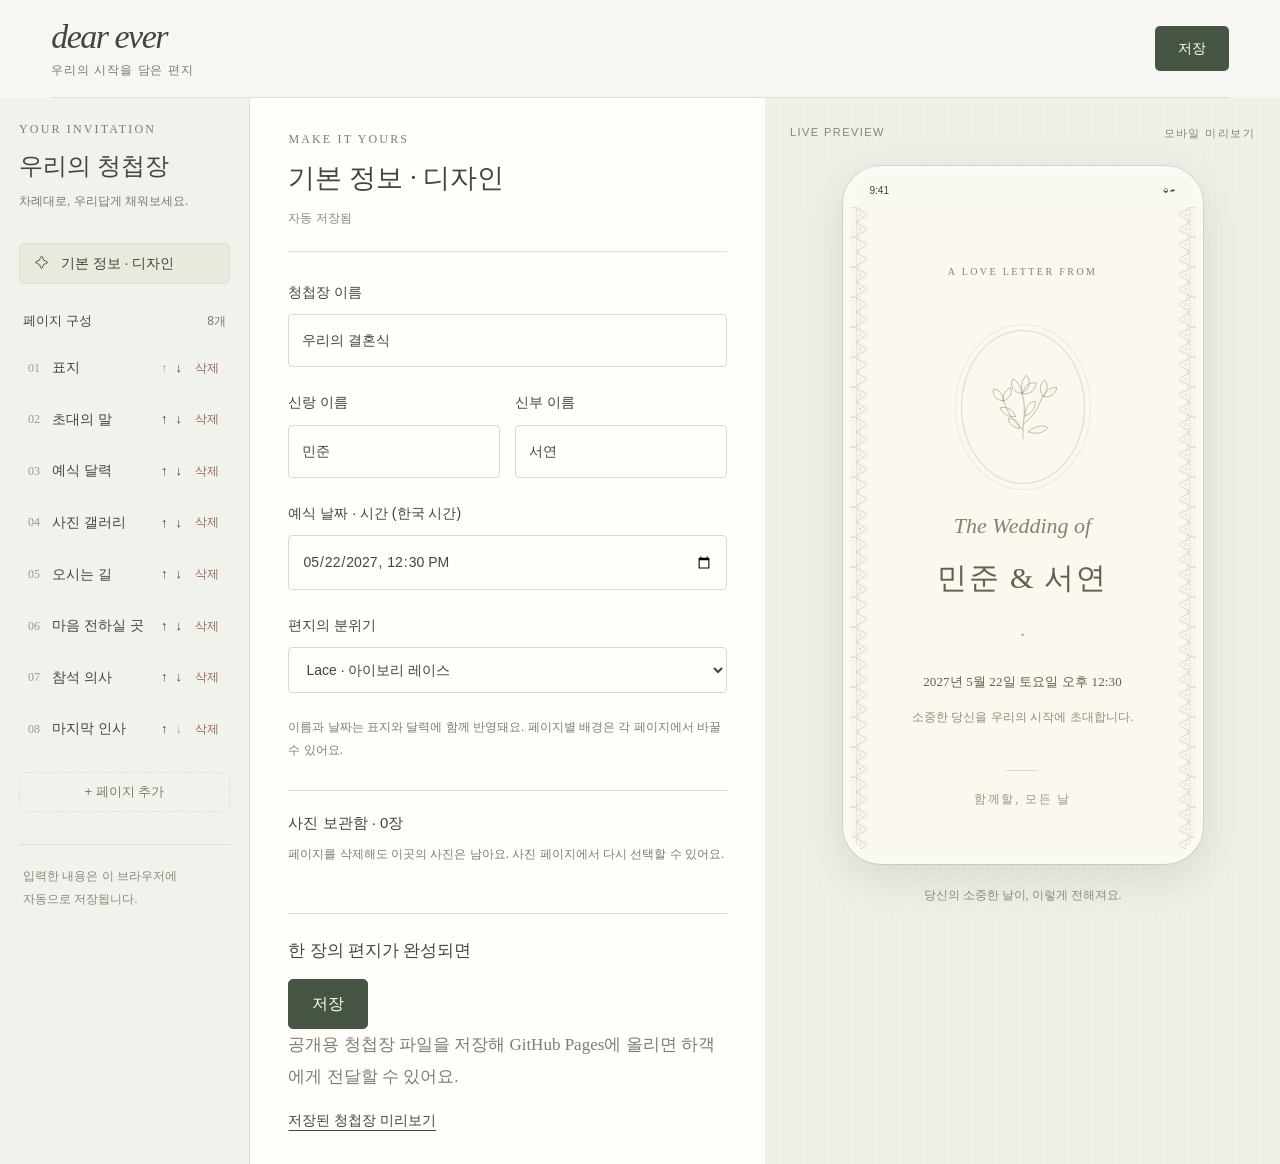
==== edit.html @ 420701ed "Build static wedding invitation editor and add user guides" ====
<!doctype html><html lang="ko"><head><meta charset="utf-8"><meta name="viewport" content="width=device-width,initial-scale=1"><meta name="robots" content="noindex,nofollow"><meta http-equiv="Content-Security-Policy" content="default-src 'self'; script-src 'self' 'sha256-fZTFNl+GcDaLQNA/m+dfhpcwLJMKe5A+9AF+12rPY38='; style-src 'self' 'sha256-fklXONgtVxG2Ji/TPvV6LUJqwNi5k5yEja8BYAdvOqg='; img-src 'self' data:; connect-src 'self'; frame-src https://www.youtube-nocookie.com https://script.google.com https://*.googleusercontent.com; object-src 'none'; base-uri 'none'; form-action 'self'"><meta name="theme-color" content="#f7f6f2"><title>Dear Ever — 청첩장 설정</title><style>:root{font-family:"Apple SD Gothic Neo","Malgun Gothic",sans-serif;color:#41463e;background:#f7f6f2;font-synthesis:none;--green:#465543;--line:#dedfd5;--muted:#777b71}*{box-sizing:border-box}body{margin:0}button,input,select,textarea{font:inherit}button,a,input,textarea,select{-webkit-tap-highlight-color:transparent}button,a{touch-action:manipulation}button{cursor:pointer;background:transparent;border:1px solid var(--line);border-radius:5px;color:inherit;padding:10px 15px;line-height:1.4}button:hover,a.soft-button:hover{background:#eaece3}button:disabled{opacity:.4;cursor:default}a{color:inherit;text-decoration:none}button:focus-visible,a:focus-visible{outline:3px solid #a69b68;outline-offset:3px}input,select,textarea{width:100%;border:1px solid #d8dace;border-radius:4px;background:#fffefa;color:#41463e;padding:13px;margin-top:9px;outline:none;min-height:46px}input:focus,select:focus,textarea:focus{border-color:#6e7c64;box-shadow:0 0 0 2px #6e7c641c}textarea{resize:vertical;line-height:1.8}input[type=checkbox]{width:19px;min-height:19px;margin:0 9px 0 0;accent-color:var(--green)}label{display:block;font-size:14px;line-height:1.8;margin-bottom:23px}h1,h2,h3,p{margin-top:0}h1,h2{font-family:"Iowan Old Style","Baskerville","AppleMyungjo","Batang",serif;font-weight:400}h2{font-size:26px}h3{font-size:16px;font-weight:500}.eyebrow{display:block;font-family:Georgia,serif;letter-spacing:.18em;font-size:12px;color:#7a806f}.primary{background:var(--green);color:#fffdf5;border-color:var(--green);padding:13px 23px}.primary:hover{background:#33422f}.soft-button{display:inline-block;border:1px solid #cfd4c7;background:#f4f4eb;border-radius:4px;padding:11px 16px;font-size:14px;text-align:center}.text-button{border:0;padding:8px 0;text-decoration:underline;text-underline-offset:5px;font-size:14px}.button-row{display:flex;align-items:center;gap:12px;flex-wrap:wrap}.app-header{height:98px;margin:0 4%;border-bottom:1px solid var(--line);display:flex;align-items:center;justify-content:space-between}.brand{font:italic 34px Georgia,serif;letter-spacing:-1.5px}.brand span{font:12px "Apple SD Gothic Neo",sans-serif;letter-spacing:.08em;display:block;margin-top:6px;color:var(--muted)}.header-actions{display:flex;gap:20px;align-items:center;font-size:14px}.header-actions button{border:0}.welcome{max-width:1210px;margin:auto;display:grid;grid-template-columns:1fr 1fr;gap:60px;align-items:center;padding:70px 55px 85px}.intro .eyebrow{margin-bottom:27px}.intro h1{font-size:clamp(30px,3.3vw,47px);line-height:1.6;letter-spacing:-2px;margin-bottom:24px}.intro em{font-style:normal;color:#79826c}.intro>p{color:var(--muted);line-height:2;font-size:15px;margin-bottom:36px}.intro-foot{display:flex;gap:18px;border-top:1px solid var(--line);margin-top:64px;padding-top:22px;font-size:12px;color:#79806f}.sample-wrap{position:relative;padding:24px 40px}.sample-wrap:before{content:"";position:absolute;inset:0;background:repeating-linear-gradient(90deg,#e9e8df 0,#f1f0e8 1px,#f1f0e8 5px);border-radius:48% 48% 3px 3px;transform:rotate(2deg)}.sample-note{position:relative;text-align:center;font:italic 15px Georgia,serif;margin:12px 0 23px;color:#7f826f}.sample{position:relative;border:1px solid #d7d5c8;box-shadow:0 14px 35px #3d3c2d16;transform:rotate(-2deg)}.sample .invite-section{padding:40px 25px 24px;min-height:550px}.sample .invite-footer{display:none}.sample .crest{width:135px;height:162px;margin:24px auto}.sample .section-cover h1{font-size:29px}.sample .seal{margin:24px auto 0}.app-footer{text-align:center;color:#8a8c7e;border-top:1px solid var(--line);padding:28px;font-size:12px;letter-spacing:.14em}.dashboard{max-width:1150px;margin:auto;padding:70px 35px 120px;min-height:75vh}.section-bar{display:flex;align-items:center;justify-content:space-between;margin-bottom:30px;gap:15px}.section-bar h1{margin:14px 0 0;font-size:36px}.invitation-list{display:grid;grid-template-columns:repeat(3,1fr);gap:22px}.invitation-card{padding:30px;border:1px solid var(--line);background:#fffdf8;border-radius:5px}.card-mark{font-size:65px;text-align:center;background:#eeeee3;margin-bottom:28px;padding:30px;color:#7a8066}.invitation-card h2{margin:15px 0 25px}.empty-state{grid-column:1/-1;padding:70px 20px;text-align:center;border:1px dashed var(--line);line-height:2;color:var(--muted)}.workspace{display:grid;grid-template-columns:250px minmax(320px,1fr) minmax(360px,1fr);min-height:calc(100vh - 98px)}.structure-panel{border-right:1px solid var(--line);padding:24px 19px;background:#f1f2eb}.panel-top>.text-button{font-size:12px;margin-bottom:33px;color:var(--muted)}.panel-top h2{margin:13px 0 9px;font-size:24px}.panel-top p{font-size:12px;color:var(--muted);line-height:1.8}.basic-button{text-align:left;width:100%;margin:18px 0 28px;background:#e7eadd;border-color:#dce1d1;font-size:14px}.compact{margin:0 4px 14px}.compact h3{font-size:13px;margin:0}.compact>span{font-size:12px;color:var(--muted)}.section-row{display:flex;align-items:center;border:1px solid transparent;margin:4px 0;border-radius:4px}.section-row.active{background:#fffef9;border-color:#d5d9c9;box-shadow:0 3px 8px #40492f05}.section-select{border:0;display:flex;align-items:center;gap:12px;text-align:left;flex:1;padding:13px 8px;font-size:14px}.section-select small{font-size:10px;color:#94998c}.row-number{font-family:Georgia,serif;color:#969d89;font-size:12px}.row-controls{display:flex;padding-right:4px}.row-controls button{padding:5px 4px;border:0;font-size:13px}.add-button{width:100%;border-style:dashed;margin-top:15px;font-size:13px;color:#758065}.privacy-note{border-top:1px solid var(--line);margin-top:32px;padding:20px 4px;color:#858b79;font-size:12px;line-height:1.9}.form-panel{background:#fffefa;padding:34px clamp(22px,3vw,45px)}.editor-toolbar{padding-bottom:24px;border-bottom:1px solid var(--line);margin-bottom:28px}.editor-toolbar h2{margin:13px 0 12px;font-size:27px}.editor-toolbar #save-status{font-size:12px;color:#858b79}.field-pair{display:grid;grid-template-columns:1fr 1fr;gap:15px}.field-hint{font-size:12px;color:#7a806e;line-height:1.9}.toggle-label{display:flex;align-items:center;margin-bottom:25px}.delete-button{border:0;padding-left:0;color:#977b70;font-size:12px;margin-top:20px}.publish-panel{border-top:1px solid var(--line);margin-top:35px;padding-top:25px}.publish-panel>p{font-family:"AppleMyungjo",serif;font-size:17px}.publish-panel>#responses-open{margin-top:25px}.publish-panel #published-tools{margin-top:25px;font-size:13px}.publish-panel #published-tools .button-row{font-size:12px}.preview-panel{background:repeating-linear-gradient(90deg,#ebece4 0,#f0f0e9 1px,#f0f0e9 6px);padding:28px 25px 40px;display:flex;flex-direction:column;align-items:center}.preview-label{width:100%;display:flex;justify-content:space-between;color:#818774;font-size:11px;letter-spacing:.13em;margin-bottom:25px}.phone{width:100%;max-width:360px;border:7px solid #fafaf5;border-radius:38px;background:#fffdf6;box-shadow:0 14px 45px #3b422523,0 0 0 1px #dadccf;overflow:hidden;position:sticky;top:20px}.phone-top{height:34px;display:flex;align-items:center;justify-content:space-between;padding:0 20px;font-size:10px;background:#f9f8f1}.phone-scroll{height:650px;overflow:auto;scrollbar-width:thin;scrollbar-color:#c9cdbc transparent}.preview-caption{margin-top:23px;color:#8c917f;font-family:"AppleMyungjo",serif;font-size:12px}.upload-thumbs{display:grid;grid-template-columns:repeat(3,1fr);gap:10px}.upload-thumbs img{width:100%;height:80px;object-fit:cover}.upload-thumbs button{width:100%;padding:4px;font-size:12px}.invitation{--paper:#fbf8ef;--ink:#655f4e;--tint:#eeecdf;--accent:#91886d;background:var(--paper);color:var(--ink);font-family:"Iowan Old Style","AppleMyungjo","Batang",serif;text-align:center;line-height:1.9}.theme-butter{--paper:#fff7d9;--tint:#eee3b4;--ink:#75653b;--accent:#a39461}.theme-rose{--paper:#fcf2ef;--tint:#efdfd9;--ink:#785c55;--accent:#b39486}.invite-section{position:relative;padding:55px 26px;background-color:var(--paper);overflow:hidden}.invite-section+.invite-section{border-top:1px solid #91886d20}.invite-section.style-tint{background:var(--tint)}.invite-section.style-frame{border:13px solid transparent;background:linear-gradient(var(--paper),var(--paper)) padding-box,repeating-conic-gradient(from 45deg,var(--accent) 0 25%,transparent 0 50%) 0/8px 8px border-box;outline:1px solid #91886d40;outline-offset:-20px}.invite-section.style-frame:before,.invite-section.style-frame:after{content:"❦";position:absolute;color:var(--accent);opacity:.6;font-size:26px;left:0;right:0;line-height:1;pointer-events:none}.invite-section.style-frame:before{top:12px}.invite-section.style-frame:after{bottom:12px;transform:rotate(180deg)}.invitation h1,.invitation h2{color:var(--ink)}.invitation h2{font-size:23px;margin:12px 0 28px;letter-spacing:.05em}.invitation .eyebrow{font-size:10px;color:var(--accent);letter-spacing:.2em}.section-cover{min-height:640px;display:flex;flex-direction:column;align-items:center;justify-content:center}.crest{width:150px;height:180px;margin:34px auto 20px;border:1px solid var(--accent);outline:1px solid var(--accent);outline-offset:6px;border-radius:50%;display:flex;flex-direction:column;align-items:center;justify-content:center;font:italic 31px Georgia,serif;color:var(--accent);background:radial-gradient(ellipse,#ffffff40,transparent);box-shadow:0 0 0 10px #91886d0b}.flourish{font-size:29px;font-style:normal}.script{font:italic 24px Georgia,serif;color:var(--accent);margin:8px 0}.section-cover h1{font-size:30px;letter-spacing:.09em;margin:14px 0}.section-cover>p:not(.eyebrow):not(.script){font-size:13px;line-height:1.8;margin:9px 0}.ornament{color:var(--accent);font-size:25px}.muted{opacity:.7;font-size:13px;line-height:1.8}.seal{border-radius:48% 52% 46% 54%;width:91px;height:88px;display:flex;align-items:center;justify-content:center;margin:30px auto 0;background:radial-gradient(circle at 40% 30%,#f8f1e3,#d8cdb7);border:5px double #e7ddc9;box-shadow:2px 5px 9px #6b604225,inset 0 0 0 3px #fcf8ec80;font-size:10px;color:#a29479;transform:rotate(-9deg);text-shadow:0 1px #fff9ec}.prose{white-space:pre-line;font-size:15px;line-height:2.3;margin:15px 0 25px}.family{font-size:13px;border-top:1px solid #91886d30;padding-top:24px;margin-top:28px;white-space:pre-line}.calendar-title{font:24px Georgia,serif;letter-spacing:.1em}.calendar{display:grid;grid-template-columns:repeat(7,1fr);gap:8px 1px;margin:26px 0;font-family:Georgia,serif}.calendar span{display:flex;align-items:center;justify-content:center;aspect-ratio:1;font-size:14px}.calendar .week{font-size:12px}.calendar span:nth-child(7n+1){color:#b28878}.calendar .selected-day{border-radius:50%;background:var(--accent);color:var(--paper)}.calendar+p{font-size:13px}.countdown{font-size:13px;background:#91886d0e;padding:12px}.gallery{display:grid;grid-template-columns:repeat(2,1fr);gap:7px}.photo-button{padding:0;border:0;border-radius:0;overflow:hidden;line-height:0}.photo-button img{width:100%;height:180px;object-fit:cover}.photo-placeholder{grid-column:1/-1;display:flex;align-items:center;justify-content:center;min-height:180px;border:1px solid #91886d30;background:linear-gradient(135deg,#91886d10,transparent);font-size:12px;color:var(--accent)}.section-location h3{font-size:17px}.section-location>p{font-size:13px}.map-card{min-height:135px;background:repeating-linear-gradient(32deg,transparent 0 35px,#fff8 36px 43px,transparent 44px 70px),repeating-linear-gradient(120deg,#dedfcf 0 50px,#faf9ee 51px 59px,#e4e4d8 60px 90px);border:1px solid #91886d30;margin:20px 0;color:#737b5f;padding:22px}.map-pin{font-size:36px;line-height:1}.map-card p{font-size:13px;background:#fbf8efcf;display:table;margin:8px auto 0;padding:0 12px}.invitation .button-row{justify-content:center;gap:8px}.invitation .soft-button{font-size:12px;background:transparent;border-color:#91886d40;color:var(--ink)}details{text-align:left;border:1px solid #91886d30;margin:14px 0;padding:13px 15px;border-radius:4px;font-size:14px}summary{cursor:pointer}details p{overflow-wrap:anywhere}.section-contact .soft-button{margin:5px}.section-rsvp>p{font-size:14px}.rsvp-form{text-align:left;margin-top:25px;font-family:"Apple SD Gothic Neo",sans-serif}.rsvp-form select,.rsvp-form>input{margin-bottom:10px}.rsvp-form label{font-size:12px;margin-bottom:15px}.rsvp-form label:has([type=checkbox]){display:flex;align-items:flex-start;line-height:1.8}.rsvp-form input[type=checkbox]{flex:none;margin-top:3px}.rsvp-form button{width:100%}.rsvp-form p{font-size:13px}iframe{width:100%;aspect-ratio:16/9;border:0}.invite-footer{padding:30px 15px;font:9px Georgia,serif;letter-spacing:.15em;color:var(--accent);border-top:1px solid #91886d20}.guest-body{background:#e8e8e0}.guest-body>main{max-width:460px;margin:auto;min-height:100vh;box-shadow:0 0 60px #00000008}.loading{text-align:center;padding:100px 25px;font-size:16px;line-height:2}.guest-body .section-cover{min-height:90svh}.guest-body .invite-section{padding:65px 32px}.guest-body .section-cover h1{font-size:35px}.guest-body .section-cover p{font-size:15px}.lightbox{max-width:95vw;width:auto;background:#242721;color:white;border:0;border-radius:0;padding:12px}.lightbox img{display:block;max-width:85vw;max-height:80svh;object-fit:contain}.lightbox button{color:white;display:block;margin:0 0 10px auto}dialog{border:1px solid #dbdece;border-radius:9px;background:#fffdf7;color:#41463e;padding:42px;width:calc(100% - 32px);max-width:490px;max-height:90svh;overflow:auto;box-shadow:0 25px 80px #0002}dialog::backdrop{background:#353e3480;backdrop-filter:blur(4px)}dialog h2{margin:15px 0;font-size:27px}dialog>p{color:var(--muted);font-size:14px;line-height:1.9}dialog form{margin-top:24px}dialog form .primary{width:100%}.dialog-close{position:absolute;right:12px;top:8px;border:0;font-size:24px;padding:4px 10px}#auth-error{color:#9d6353;font-size:14px;line-height:1.8}.block-picker{display:grid;grid-template-columns:1fr 1fr;gap:10px;margin-top:25px}.block-option{text-align:left;padding:17px 14px;display:flex;align-items:center;gap:12px}.block-option span{color:#929d7c}.block-option strong{font-size:14px;font-weight:400}.response-row{border-top:1px solid var(--line);padding:18px 0;font-size:14px}.response-row p{margin:8px 0}.response-row small{color:var(--muted)}#toast{position:fixed;bottom:28px;left:50%;transform:translateX(-50%);background:#34422f;color:#fff;padding:14px 24px;border-radius:7px;box-shadow:0 8px 30px #0002;font-size:14px;z-index:20;max-width:90%;width:max-content;line-height:1.7}[hidden]{display:none!important}@media(min-width:1500px){.workspace{grid-template-columns:280px minmax(400px,1fr) minmax(450px,1fr)}.form-panel{padding:40px 70px}}@media(max-width:1100px){.workspace{grid-template-columns:210px minmax(300px,1fr) 350px}.structure-panel{padding:20px 12px}.form-panel{padding:28px 22px}.preview-panel{padding:25px 14px}.phone-scroll{height:600px}.welcome{gap:30px;padding:55px 35px}.sample-wrap{padding:24px}.intro-foot{flex-direction:column;gap:12px}}@media(max-width:900px){.workspace{grid-template-columns:200px 1fr}.preview-panel{grid-column:1/-1;padding:30px}.phone{position:static}.phone-scroll{height:650px}.preview-label{max-width:360px}.invitation-list{grid-template-columns:1fr 1fr}}@media(max-width:640px){.app-header{height:80px;margin:0 20px}.brand{font-size:29px}.brand span{font-size:10px}.header-actions{gap:8px}.header-actions #user-name{display:none}.welcome{grid-template-columns:1fr;padding:55px 25px 45px;gap:45px}.intro h1{font-size:35px}.intro>p{font-size:14px}.intro-foot{flex-direction:row;gap:12px;font-size:10px;margin-top:35px}.sample-wrap{max-width:390px;margin:auto;width:100%;padding:20px 30px}.dashboard{padding:45px 20px;min-height:80vh}.section-bar h1{font-size:30px}.section-bar>.primary{font-size:12px;padding:12px}.invitation-list{grid-template-columns:1fr}.workspace{display:flex;flex-direction:column}.structure-panel{padding:20px;border-right:0;border-bottom:1px solid var(--line)}.panel-top>.text-button{margin:0 0 15px}.panel-top .eyebrow,.panel-top p,.privacy-note{display:none}.panel-top h2{margin-top:0}.basic-button{margin:8px 0 18px}.section-row{min-width:180px;flex:none;margin:0}.section-select{padding:11px 6px}#section-list{display:flex;overflow-x:auto;gap:10px;padding:2px 0 12px}.add-button{margin-top:5px}.form-panel{padding:30px 23px}.preview-panel{padding:30px 25px}.phone-scroll{height:620px}dialog{padding:35px 24px}.guest-body .invite-section{padding:55px 28px}.app-footer{font-size:10px}}
@media(prefers-reduced-motion:reduce){*{scroll-behavior:auto!important}}
/* Keep the settings toolbar readable on narrow mobile screens. */
.brand{white-space:nowrap;flex-shrink:0}
@media(max-width:640px){.app-header{height:auto;min-height:100px;flex-wrap:wrap;gap:15px;padding:17px 0}.header-actions{width:100%;display:grid;grid-template-columns:1fr 1fr 1.3fr;gap:8px}.header-actions button{font-size:12px;padding:10px 8px;white-space:nowrap}.brand{font-size:29px}}

/* A quiet, circular loading moment before the invitation opens. */
.invitation-loader{
  min-height:100vh;
  min-height:100svh;
  display:flex;
  flex-direction:column;
  align-items:center;
  justify-content:center;
  gap:28px;
  padding:32px;
  background:#fbf8ef;
  color:#91886d;
}
.loader-ring{position:relative;width:160px;height:160px;display:grid;place-items:center}
.loader-progress{position:absolute;inset:0;width:100%;height:100%;fill:none;stroke-width:1.5}
.loader-track{stroke:#e7e0d0}
.loader-arc{
  stroke:#a29677;
  stroke-linecap:round;
  stroke-dasharray:112 341;
  transform-origin:80px 80px;
  animation:invitation-ring-turn 4.5s linear infinite;
}
.loader-text{
  font:italic 18px Georgia,"Iowan Old Style",serif;
  letter-spacing:.06em;
  animation:invitation-loading-pulse 3.2s ease-in-out infinite;
}
.invitation-loader noscript{max-width:280px;text-align:center;font-size:14px;line-height:1.8}
@keyframes invitation-ring-turn{from{transform:rotate(-90deg)}to{transform:rotate(270deg)}}
@keyframes invitation-loading-pulse{0%,100%{opacity:1}50%{opacity:.3}}
@media(prefers-reduced-motion:reduce){.loader-arc,.loader-text{animation:none}}

/* Fine thread and botanical linework, sized against the mobile invitation. */
.invite-section.style-frame{border:0;outline:0;background:var(--paper);padding-left:36px;padding-right:36px}
.invite-section.style-frame:before,.invite-section.style-frame:after{content:"";top:0;bottom:0;width:22px;height:auto;left:0;right:auto;opacity:.65;background:url('[data-uri]') left top/22px 30px repeat-y;font-size:0;transform:none}
.invite-section.style-frame:after{left:auto;right:0;transform:scaleX(-1)}
.section-cover{gap:0;background:radial-gradient(ellipse at 50% 35%,#fffdf8,var(--paper) 72%)}
.section-cover>.eyebrow{font-size:10px;letter-spacing:.24em;line-height:2;color:#89816f}
.crest{width:124px;height:154px;margin:38px auto 25px;border:1px solid #c6bca780;outline:1px solid #c6bca740;outline-offset:5px;border-radius:50%;box-shadow:none;background:transparent}
.crest img{display:block;width:110px;height:95px;object-fit:contain}
.section-cover .script{font-size:22px;font-weight:400;color:#8c806c;margin:4px 0 13px}
.section-cover h1,.guest-body .section-cover h1{font-size:30px;letter-spacing:.06em;line-height:1.7;font-weight:400;margin:0 0 12px}
.section-cover .ornament{font-size:20px;color:#b2a58a;line-height:1;margin:10px 0 19px}
.section-cover>p:not(.eyebrow):not(.script),.guest-body .section-cover>p:not(.eyebrow):not(.script){font-size:13px;line-height:2;letter-spacing:.01em;margin:5px 0}
.section-cover>.muted{font-size:12px!important;color:#968c79;opacity:1}
.section-cover .seal{width:auto;height:auto;border:0;border-radius:0;background:transparent;box-shadow:none;text-shadow:none;transform:none;font-family:"AppleMyungjo","Batang",serif;font-size:12px;letter-spacing:.15em;color:#a19680;margin:36px auto 0;padding-top:18px;position:relative}
.section-cover .seal:before{content:"";position:absolute;top:0;left:calc(50% - 16px);width:32px;border-top:1px solid #c6bca780}
.invitation-loader{background:radial-gradient(ellipse at 50% 43%,#fffdf8 0,#fbf8ef 68%);color:#91816b}
.loader-ring{width:122px;height:122px}
.loader-progress{stroke-width:1}
.loader-track{stroke:#e8dfd0}
.loader-arc{stroke:#a49378;stroke-dasharray:92 361;animation-duration:5.5s}
.loader-text{font-size:17px;font-weight:400;letter-spacing:.035em;animation-duration:3.8s}
@keyframes invitation-loading-pulse{0%,100%{opacity:.95}50%{opacity:.35}}
.local-preview-tools{position:fixed;bottom:16px;left:50%;transform:translateX(-50%);display:flex;align-items:center;gap:18px;z-index:5;background:#fffdf7ed;border:1px solid #d9d2c2;border-radius:30px;box-shadow:0 4px 20px #60574015;padding:9px 15px;font:12px "Apple SD Gothic Neo",sans-serif;color:#81755f;white-space:nowrap;backdrop-filter:blur(8px)}
.local-preview-tools label{position:relative;cursor:pointer;overflow:hidden;margin:0;font-size:12px;border-left:1px solid #d9d2c2;padding-left:16px;color:#514b40}
.local-preview-tools input{position:absolute;inset:0;width:100%;height:100%;margin:0;padding:0;opacity:0;cursor:pointer}
.local-preview-tools label:focus-within{outline:2px solid #91886d;outline-offset:4px}
.rsvp-open-button{margin-top:18px;min-width:200px;font-family:"Apple SD Gothic Neo",sans-serif;font-size:14px;background:#786f59;border-color:#786f59;border-radius:28px;letter-spacing:.03em}
.rsvp-open-button:hover{background:#655c49}
.rsvp-dialog{padding:38px 26px 26px;max-width:440px;border-radius:16px}
.rsvp-dialog h2{font-size:25px;margin:12px 0 16px}
.rsvp-dialog>p{line-height:1.8;font-size:14px}
.rsvp-local-form label{margin-bottom:16px}
.rsvp-local-form .rsvp-consent{display:flex;align-items:flex-start;font-size:12px;line-height:1.8;margin:22px 0 12px}
.rsvp-consent input{flex:none;margin-top:3px}
.rsvp-local-form .primary{border-radius:25px;background:#786f59;border-color:#786f59}
.rsvp-feedback{font-size:13px;line-height:1.8;color:#75664c;margin:15px 0 0}
.rsvp-dialog .rsvp-embed{display:block;width:100%;height:590px;max-height:65svh;aspect-ratio:auto;border:0;margin-top:15px}
.row-controls .section-remove{color:#97695c;font-size:12px;padding:7px 6px;margin-left:3px;white-space:nowrap}
.row-controls .section-remove:hover{background:#f3e8e1}
@media(max-width:640px){.section-row{min-width:225px}}
.photo-library{border-top:1px solid var(--line);margin-top:28px;padding-top:23px}
.photo-library h3{font-size:15px;margin-bottom:10px}
.upload-thumbs button{line-height:1.6}
@media(max-width:640px){.app-header .header-actions{width:auto;margin-left:auto;grid-template-columns:auto}.app-header .header-actions .primary{min-width:80px;padding:11px 20px;font-size:14px}}
</style></head><body>
<header class="app-header"><a class="brand" href="./edit.html">dear ever<span>우리의 시작을 담은 편지</span></a><div class="header-actions"><button id="export" class="primary">저장</button></div></header>
<main id="workspace" class="workspace"><aside class="structure-panel"><div class="panel-top"><span class="eyebrow">YOUR INVITATION</span><h2>우리의 청첩장</h2><p>차례대로, 우리답게 채워보세요.</p></div><button id="basic-open" class="basic-button">✧ &nbsp; 기본 정보 · 디자인</button><div class="section-bar compact"><h3>페이지 구성</h3><span id="section-count"></span></div><div id="section-list"></div><button id="add-open" class="add-button">+ 페이지 추가</button><div class="privacy-note">입력한 내용은 이 브라우저에<br>자동으로 저장됩니다.</div></aside>
<section class="form-panel"><div class="editor-toolbar"><div><span class="eyebrow">MAKE IT YOURS</span><h2 id="form-title">기본 정보</h2></div><span id="save-status" role="status">저장된 내용을 확인하는 중이에요…</span></div><form id="section-form"></form><div class="publish-panel"><p>한 장의 편지가 완성되면</p><button id="export-bottom" class="primary">저장</button><p class="field-hint">공개용 청첩장 파일을 저장해 GitHub Pages에 올리면 하객에게 전달할 수 있어요.</p><a class="text-button" href="./index.html?preview=local" target="_blank" rel="noopener">저장된 청첩장 미리보기</a></div></section>
<section class="preview-panel"><div class="preview-label"><span>LIVE PREVIEW</span><span>모바일 미리보기</span></div><div class="phone"><div class="phone-top"><span>9:41</span><span>◒ ▰</span></div><div class="phone-scroll"><div id="preview"></div></div></div><p class="preview-caption">당신의 소중한 날이, 이렇게 전해져요.</p></section></main>
<dialog id="add-dialog"><button class="dialog-close" data-close="add-dialog" aria-label="닫기">×</button><span class="eyebrow">ONE MORE PAGE</span><h2>어떤 이야기를 더할까요?</h2><p>필요한 페이지만 골라 자유롭게 구성하세요.</p><div id="block-picker" class="block-picker"></div></dialog>
<dialog id="export-dialog"><button class="dialog-close" data-close="export-dialog" aria-label="닫기">×</button><span class="eyebrow">SAVE YOUR LETTER</span><h2>저장</h2><form id="export-form"><label>저장 방식<select id="export-mode"><option value="encrypted">비밀번호로 보호하기</option><option value="public">누구나 열 수 있게 공개하기</option></select></label><div id="password-fields"><label>열람 비밀번호<input id="export-password" type="password" minlength="12" autocomplete="new-password" required></label><label>비밀번호 확인<input id="export-confirm" type="password" minlength="12" autocomplete="new-password" required></label><p class="field-hint">12자 이상으로 설정해주세요. 비밀번호는 파일에 저장하지 않습니다. 비밀번호를 잊으면 복구할 수 없습니다.</p></div><p id="export-warning" class="field-hint">보호된 청첩장은 비밀번호가 있어야 열 수 있어요. 링크와 비밀번호는 따로 전달해주세요.</p><button id="export-submit" class="primary">저장</button><p id="export-status" role="status"></p></form></dialog>
<div id="toast" role="status" hidden></div><script>(async()=>{
"use strict";
const invitationHtmlTemplate="\u003c!doctype html>\u003chtml lang=\"ko\">\u003chead>\u003cmeta charset=\"utf-8\">\u003cmeta name=\"viewport\" content=\"width=device-width,initial-scale=1\">\u003cmeta name=\"robots\" content=\"noindex,nofollow\">\u003cmeta name=\"referrer\" content=\"no-referrer\">\u003cmeta name=\"theme-color\" content=\"#fbf8ef\">\u003cmeta http-equiv=\"Content-Security-Policy\" content=\"default-src 'self'; script-src 'self' 'sha256-GvolOBzHFVnc4Qf7VbQElnFF0YmFw5Bdr43NJfdqiHE='; style-src 'self' 'sha256-fklXONgtVxG2Ji/TPvV6LUJqwNi5k5yEja8BYAdvOqg='; img-src 'self' data:; connect-src 'self'; frame-src https://www.youtube-nocookie.com https://script.google.com https://*.googleusercontent.com; object-src 'none'; base-uri 'none'; form-action 'self'\">\u003ctitle>소중한 당신을 초대합니다\u003c/title>\u003cstyle>:root{font-family:\"Apple SD Gothic Neo\",\"Malgun Gothic\",sans-serif;color:#41463e;background:#f7f6f2;font-synthesis:none;--green:#465543;--line:#dedfd5;--muted:#777b71}*{box-sizing:border-box}body{margin:0}button,input,select,textarea{font:inherit}button,a,input,textarea,select{-webkit-tap-highlight-color:transparent}button,a{touch-action:manipulation}button{cursor:pointer;background:transparent;border:1px solid var(--line);border-radius:5px;color:inherit;padding:10px 15px;line-height:1.4}button:hover,a.soft-button:hover{background:#eaece3}button:disabled{opacity:.4;cursor:default}a{color:inherit;text-decoration:none}button:focus-visible,a:focus-visible{outline:3px solid #a69b68;outline-offset:3px}input,select,textarea{width:100%;border:1px solid #d8dace;border-radius:4px;background:#fffefa;color:#41463e;padding:13px;margin-top:9px;outline:none;min-height:46px}input:focus,select:focus,textarea:focus{border-color:#6e7c64;box-shadow:0 0 0 2px #6e7c641c}textarea{resize:vertical;line-height:1.8}input[type=checkbox]{width:19px;min-height:19px;margin:0 9px 0 0;accent-color:var(--green)}label{display:block;font-size:14px;line-height:1.8;margin-bottom:23px}h1,h2,h3,p{margin-top:0}h1,h2{font-family:\"Iowan Old Style\",\"Baskerville\",\"AppleMyungjo\",\"Batang\",serif;font-weight:400}h2{font-size:26px}h3{font-size:16px;font-weight:500}.eyebrow{display:block;font-family:Georgia,serif;letter-spacing:.18em;font-size:12px;color:#7a806f}.primary{background:var(--green);color:#fffdf5;border-color:var(--green);padding:13px 23px}.primary:hover{background:#33422f}.soft-button{display:inline-block;border:1px solid #cfd4c7;background:#f4f4eb;border-radius:4px;padding:11px 16px;font-size:14px;text-align:center}.text-button{border:0;padding:8px 0;text-decoration:underline;text-underline-offset:5px;font-size:14px}.button-row{display:flex;align-items:center;gap:12px;flex-wrap:wrap}.app-header{height:98px;margin:0 4%;border-bottom:1px solid var(--line);display:flex;align-items:center;justify-content:space-between}.brand{font:italic 34px Georgia,serif;letter-spacing:-1.5px}.brand span{font:12px \"Apple SD Gothic Neo\",sans-serif;letter-spacing:.08em;display:block;margin-top:6px;color:var(--muted)}.header-actions{display:flex;gap:20px;align-items:center;font-size:14px}.header-actions button{border:0}.welcome{max-width:1210px;margin:auto;display:grid;grid-template-columns:1fr 1fr;gap:60px;align-items:center;padding:70px 55px 85px}.intro .eyebrow{margin-bottom:27px}.intro h1{font-size:clamp(30px,3.3vw,47px);line-height:1.6;letter-spacing:-2px;margin-bottom:24px}.intro em{font-style:normal;color:#79826c}.intro>p{color:var(--muted);line-height:2;font-size:15px;margin-bottom:36px}.intro-foot{display:flex;gap:18px;border-top:1px solid var(--line);margin-top:64px;padding-top:22px;font-size:12px;color:#79806f}.sample-wrap{position:relative;padding:24px 40px}.sample-wrap:before{content:\"\";position:absolute;inset:0;background:repeating-linear-gradient(90deg,#e9e8df 0,#f1f0e8 1px,#f1f0e8 5px);border-radius:48% 48% 3px 3px;transform:rotate(2deg)}.sample-note{position:relative;text-align:center;font:italic 15px Georgia,serif;margin:12px 0 23px;color:#7f826f}.sample{position:relative;border:1px solid #d7d5c8;box-shadow:0 14px 35px #3d3c2d16;transform:rotate(-2deg)}.sample .invite-section{padding:40px 25px 24px;min-height:550px}.sample .invite-footer{display:none}.sample .crest{width:135px;height:162px;margin:24px auto}.sample .section-cover h1{font-size:29px}.sample .seal{margin:24px auto 0}.app-footer{text-align:center;color:#8a8c7e;border-top:1px solid var(--line);padding:28px;font-size:12px;letter-spacing:.14em}.dashboard{max-width:1150px;margin:auto;padding:70px 35px 120px;min-height:75vh}.section-bar{display:flex;align-items:center;justify-content:space-between;margin-bottom:30px;gap:15px}.section-bar h1{margin:14px 0 0;font-size:36px}.invitation-list{display:grid;grid-template-columns:repeat(3,1fr);gap:22px}.invitation-card{padding:30px;border:1px solid var(--line);background:#fffdf8;border-radius:5px}.card-mark{font-size:65px;text-align:center;background:#eeeee3;margin-bottom:28px;padding:30px;color:#7a8066}.invitation-card h2{margin:15px 0 25px}.empty-state{grid-column:1/-1;padding:70px 20px;text-align:center;border:1px dashed var(--line);line-height:2;color:var(--muted)}.workspace{display:grid;grid-template-columns:250px minmax(320px,1fr) minmax(360px,1fr);min-height:calc(100vh - 98px)}.structure-panel{border-right:1px solid var(--line);padding:24px 19px;background:#f1f2eb}.panel-top>.text-button{font-size:12px;margin-bottom:33px;color:var(--muted)}.panel-top h2{margin:13px 0 9px;font-size:24px}.panel-top p{font-size:12px;color:var(--muted);line-height:1.8}.basic-button{text-align:left;width:100%;margin:18px 0 28px;background:#e7eadd;border-color:#dce1d1;font-size:14px}.compact{margin:0 4px 14px}.compact h3{font-size:13px;margin:0}.compact>span{font-size:12px;color:var(--muted)}.section-row{display:flex;align-items:center;border:1px solid transparent;margin:4px 0;border-radius:4px}.section-row.active{background:#fffef9;border-color:#d5d9c9;box-shadow:0 3px 8px #40492f05}.section-select{border:0;display:flex;align-items:center;gap:12px;text-align:left;flex:1;padding:13px 8px;font-size:14px}.section-select small{font-size:10px;color:#94998c}.row-number{font-family:Georgia,serif;color:#969d89;font-size:12px}.row-controls{display:flex;padding-right:4px}.row-controls button{padding:5px 4px;border:0;font-size:13px}.add-button{width:100%;border-style:dashed;margin-top:15px;font-size:13px;color:#758065}.privacy-note{border-top:1px solid var(--line);margin-top:32px;padding:20px 4px;color:#858b79;font-size:12px;line-height:1.9}.form-panel{background:#fffefa;padding:34px clamp(22px,3vw,45px)}.editor-toolbar{padding-bottom:24px;border-bottom:1px solid var(--line);margin-bottom:28px}.editor-toolbar h2{margin:13px 0 12px;font-size:27px}.editor-toolbar #save-status{font-size:12px;color:#858b79}.field-pair{display:grid;grid-template-columns:1fr 1fr;gap:15px}.field-hint{font-size:12px;color:#7a806e;line-height:1.9}.toggle-label{display:flex;align-items:center;margin-bottom:25px}.delete-button{border:0;padding-left:0;color:#977b70;font-size:12px;margin-top:20px}.publish-panel{border-top:1px solid var(--line);margin-top:35px;padding-top:25px}.publish-panel>p{font-family:\"AppleMyungjo\",serif;font-size:17px}.publish-panel>#responses-open{margin-top:25px}.publish-panel #published-tools{margin-top:25px;font-size:13px}.publish-panel #published-tools .button-row{font-size:12px}.preview-panel{background:repeating-linear-gradient(90deg,#ebece4 0,#f0f0e9 1px,#f0f0e9 6px);padding:28px 25px 40px;display:flex;flex-direction:column;align-items:center}.preview-label{width:100%;display:flex;justify-content:space-between;color:#818774;font-size:11px;letter-spacing:.13em;margin-bottom:25px}.phone{width:100%;max-width:360px;border:7px solid #fafaf5;border-radius:38px;background:#fffdf6;box-shadow:0 14px 45px #3b422523,0 0 0 1px #dadccf;overflow:hidden;position:sticky;top:20px}.phone-top{height:34px;display:flex;align-items:center;justify-content:space-between;padding:0 20px;font-size:10px;background:#f9f8f1}.phone-scroll{height:650px;overflow:auto;scrollbar-width:thin;scrollbar-color:#c9cdbc transparent}.preview-caption{margin-top:23px;color:#8c917f;font-family:\"AppleMyungjo\",serif;font-size:12px}.upload-thumbs{display:grid;grid-template-columns:repeat(3,1fr);gap:10px}.upload-thumbs img{width:100%;height:80px;object-fit:cover}.upload-thumbs button{width:100%;padding:4px;font-size:12px}.invitation{--paper:#fbf8ef;--ink:#655f4e;--tint:#eeecdf;--accent:#91886d;background:var(--paper);color:var(--ink);font-family:\"Iowan Old Style\",\"AppleMyungjo\",\"Batang\",serif;text-align:center;line-height:1.9}.theme-butter{--paper:#fff7d9;--tint:#eee3b4;--ink:#75653b;--accent:#a39461}.theme-rose{--paper:#fcf2ef;--tint:#efdfd9;--ink:#785c55;--accent:#b39486}.invite-section{position:relative;padding:55px 26px;background-color:var(--paper);overflow:hidden}.invite-section+.invite-section{border-top:1px solid #91886d20}.invite-section.style-tint{background:var(--tint)}.invite-section.style-frame{border:13px solid transparent;background:linear-gradient(var(--paper),var(--paper)) padding-box,repeating-conic-gradient(from 45deg,var(--accent) 0 25%,transparent 0 50%) 0/8px 8px border-box;outline:1px solid #91886d40;outline-offset:-20px}.invite-section.style-frame:before,.invite-section.style-frame:after{content:\"❦\";position:absolute;color:var(--accent);opacity:.6;font-size:26px;left:0;right:0;line-height:1;pointer-events:none}.invite-section.style-frame:before{top:12px}.invite-section.style-frame:after{bottom:12px;transform:rotate(180deg)}.invitation h1,.invitation h2{color:var(--ink)}.invitation h2{font-size:23px;margin:12px 0 28px;letter-spacing:.05em}.invitation .eyebrow{font-size:10px;color:var(--accent);letter-spacing:.2em}.section-cover{min-height:640px;display:flex;flex-direction:column;align-items:center;justify-content:center}.crest{width:150px;height:180px;margin:34px auto 20px;border:1px solid var(--accent);outline:1px solid var(--accent);outline-offset:6px;border-radius:50%;display:flex;flex-direction:column;align-items:center;justify-content:center;font:italic 31px Georgia,serif;color:var(--accent);background:radial-gradient(ellipse,#ffffff40,transparent);box-shadow:0 0 0 10px #91886d0b}.flourish{font-size:29px;font-style:normal}.script{font:italic 24px Georgia,serif;color:var(--accent);margin:8px 0}.section-cover h1{font-size:30px;letter-spacing:.09em;margin:14px 0}.section-cover>p:not(.eyebrow):not(.script){font-size:13px;line-height:1.8;margin:9px 0}.ornament{color:var(--accent);font-size:25px}.muted{opacity:.7;font-size:13px;line-height:1.8}.seal{border-radius:48% 52% 46% 54%;width:91px;height:88px;display:flex;align-items:center;justify-content:center;margin:30px auto 0;background:radial-gradient(circle at 40% 30%,#f8f1e3,#d8cdb7);border:5px double #e7ddc9;box-shadow:2px 5px 9px #6b604225,inset 0 0 0 3px #fcf8ec80;font-size:10px;color:#a29479;transform:rotate(-9deg);text-shadow:0 1px #fff9ec}.prose{white-space:pre-line;font-size:15px;line-height:2.3;margin:15px 0 25px}.family{font-size:13px;border-top:1px solid #91886d30;padding-top:24px;margin-top:28px;white-space:pre-line}.calendar-title{font:24px Georgia,serif;letter-spacing:.1em}.calendar{display:grid;grid-template-columns:repeat(7,1fr);gap:8px 1px;margin:26px 0;font-family:Georgia,serif}.calendar span{display:flex;align-items:center;justify-content:center;aspect-ratio:1;font-size:14px}.calendar .week{font-size:12px}.calendar span:nth-child(7n+1){color:#b28878}.calendar .selected-day{border-radius:50%;background:var(--accent);color:var(--paper)}.calendar+p{font-size:13px}.countdown{font-size:13px;background:#91886d0e;padding:12px}.gallery{display:grid;grid-template-columns:repeat(2,1fr);gap:7px}.photo-button{padding:0;border:0;border-radius:0;overflow:hidden;line-height:0}.photo-button img{width:100%;height:180px;object-fit:cover}.photo-placeholder{grid-column:1/-1;display:flex;align-items:center;justify-content:center;min-height:180px;border:1px solid #91886d30;background:linear-gradient(135deg,#91886d10,transparent);font-size:12px;color:var(--accent)}.section-location h3{font-size:17px}.section-location>p{font-size:13px}.map-card{min-height:135px;background:repeating-linear-gradient(32deg,transparent 0 35px,#fff8 36px 43px,transparent 44px 70px),repeating-linear-gradient(120deg,#dedfcf 0 50px,#faf9ee 51px 59px,#e4e4d8 60px 90px);border:1px solid #91886d30;margin:20px 0;color:#737b5f;padding:22px}.map-pin{font-size:36px;line-height:1}.map-card p{font-size:13px;background:#fbf8efcf;display:table;margin:8px auto 0;padding:0 12px}.invitation .button-row{justify-content:center;gap:8px}.invitation .soft-button{font-size:12px;background:transparent;border-color:#91886d40;color:var(--ink)}details{text-align:left;border:1px solid #91886d30;margin:14px 0;padding:13px 15px;border-radius:4px;font-size:14px}summary{cursor:pointer}details p{overflow-wrap:anywhere}.section-contact .soft-button{margin:5px}.section-rsvp>p{font-size:14px}.rsvp-form{text-align:left;margin-top:25px;font-family:\"Apple SD Gothic Neo\",sans-serif}.rsvp-form select,.rsvp-form>input{margin-bottom:10px}.rsvp-form label{font-size:12px;margin-bottom:15px}.rsvp-form label:has([type=checkbox]){display:flex;align-items:flex-start;line-height:1.8}.rsvp-form input[type=checkbox]{flex:none;margin-top:3px}.rsvp-form button{width:100%}.rsvp-form p{font-size:13px}iframe{width:100%;aspect-ratio:16/9;border:0}.invite-footer{padding:30px 15px;font:9px Georgia,serif;letter-spacing:.15em;color:var(--accent);border-top:1px solid #91886d20}.guest-body{background:#e8e8e0}.guest-body>main{max-width:460px;margin:auto;min-height:100vh;box-shadow:0 0 60px #00000008}.loading{text-align:center;padding:100px 25px;font-size:16px;line-height:2}.guest-body .section-cover{min-height:90svh}.guest-body .invite-section{padding:65px 32px}.guest-body .section-cover h1{font-size:35px}.guest-body .section-cover p{font-size:15px}.lightbox{max-width:95vw;width:auto;background:#242721;color:white;border:0;border-radius:0;padding:12px}.lightbox img{display:block;max-width:85vw;max-height:80svh;object-fit:contain}.lightbox button{color:white;display:block;margin:0 0 10px auto}dialog{border:1px solid #dbdece;border-radius:9px;background:#fffdf7;color:#41463e;padding:42px;width:calc(100% - 32px);max-width:490px;max-height:90svh;overflow:auto;box-shadow:0 25px 80px #0002}dialog::backdrop{background:#353e3480;backdrop-filter:blur(4px)}dialog h2{margin:15px 0;font-size:27px}dialog>p{color:var(--muted);font-size:14px;line-height:1.9}dialog form{margin-top:24px}dialog form .primary{width:100%}.dialog-close{position:absolute;right:12px;top:8px;border:0;font-size:24px;padding:4px 10px}#auth-error{color:#9d6353;font-size:14px;line-height:1.8}.block-picker{display:grid;grid-template-columns:1fr 1fr;gap:10px;margin-top:25px}.block-option{text-align:left;padding:17px 14px;display:flex;align-items:center;gap:12px}.block-option span{color:#929d7c}.block-option strong{font-size:14px;font-weight:400}.response-row{border-top:1px solid var(--line);padding:18px 0;font-size:14px}.response-row p{margin:8px 0}.response-row small{color:var(--muted)}#toast{position:fixed;bottom:28px;left:50%;transform:translateX(-50%);background:#34422f;color:#fff;padding:14px 24px;border-radius:7px;box-shadow:0 8px 30px #0002;font-size:14px;z-index:20;max-width:90%;width:max-content;line-height:1.7}[hidden]{display:none!important}@media(min-width:1500px){.workspace{grid-template-columns:280px minmax(400px,1fr) minmax(450px,1fr)}.form-panel{padding:40px 70px}}@media(max-width:1100px){.workspace{grid-template-columns:210px minmax(300px,1fr) 350px}.structure-panel{padding:20px 12px}.form-panel{padding:28px 22px}.preview-panel{padding:25px 14px}.phone-scroll{height:600px}.welcome{gap:30px;padding:55px 35px}.sample-wrap{padding:24px}.intro-foot{flex-direction:column;gap:12px}}@media(max-width:900px){.workspace{grid-template-columns:200px 1fr}.preview-panel{grid-column:1/-1;padding:30px}.phone{position:static}.phone-scroll{height:650px}.preview-label{max-width:360px}.invitation-list{grid-template-columns:1fr 1fr}}@media(max-width:640px){.app-header{height:80px;margin:0 20px}.brand{font-size:29px}.brand span{font-size:10px}.header-actions{gap:8px}.header-actions #user-name{display:none}.welcome{grid-template-columns:1fr;padding:55px 25px 45px;gap:45px}.intro h1{font-size:35px}.intro>p{font-size:14px}.intro-foot{flex-direction:row;gap:12px;font-size:10px;margin-top:35px}.sample-wrap{max-width:390px;margin:auto;width:100%;padding:20px 30px}.dashboard{padding:45px 20px;min-height:80vh}.section-bar h1{font-size:30px}.section-bar>.primary{font-size:12px;padding:12px}.invitation-list{grid-template-columns:1fr}.workspace{display:flex;flex-direction:column}.structure-panel{padding:20px;border-right:0;border-bottom:1px solid var(--line)}.panel-top>.text-button{margin:0 0 15px}.panel-top .eyebrow,.panel-top p,.privacy-note{display:none}.panel-top h2{margin-top:0}.basic-button{margin:8px 0 18px}.section-row{min-width:180px;flex:none;margin:0}.section-select{padding:11px 6px}#section-list{display:flex;overflow-x:auto;gap:10px;padding:2px 0 12px}.add-button{margin-top:5px}.form-panel{padding:30px 23px}.preview-panel{padding:30px 25px}.phone-scroll{height:620px}dialog{padding:35px 24px}.guest-body .invite-section{padding:55px 28px}.app-footer{font-size:10px}}\n@media(prefers-reduced-motion:reduce){*{scroll-behavior:auto!important}}\n/* Keep the settings toolbar readable on narrow mobile screens. */\n.brand{white-space:nowrap;flex-shrink:0}\n@media(max-width:640px){.app-header{height:auto;min-height:100px;flex-wrap:wrap;gap:15px;padding:17px 0}.header-actions{width:100%;display:grid;grid-template-columns:1fr 1fr 1.3fr;gap:8px}.header-actions button{font-size:12px;padding:10px 8px;white-space:nowrap}.brand{font-size:29px}}\n\n/* A quiet, circular loading moment before the invitation opens. */\n.invitation-loader{\n  min-height:100vh;\n  min-height:100svh;\n  display:flex;\n  flex-direction:column;\n  align-items:center;\n  justify-content:center;\n  gap:28px;\n  padding:32px;\n  background:#fbf8ef;\n  color:#91886d;\n}\n.loader-ring{position:relative;width:160px;height:160px;display:grid;place-items:center}\n.loader-progress{position:absolute;inset:0;width:100%;height:100%;fill:none;stroke-width:1.5}\n.loader-track{stroke:#e7e0d0}\n.loader-arc{\n  stroke:#a29677;\n  stroke-linecap:round;\n  stroke-dasharray:112 341;\n  transform-origin:80px 80px;\n  animation:invitation-ring-turn 4.5s linear infinite;\n}\n.loader-text{\n  font:italic 18px Georgia,\"Iowan Old Style\",serif;\n  letter-spacing:.06em;\n  animation:invitation-loading-pulse 3.2s ease-in-out infinite;\n}\n.invitation-loader noscript{max-width:280px;text-align:center;font-size:14px;line-height:1.8}\n@keyframes invitation-ring-turn{from{transform:rotate(-90deg)}to{transform:rotate(270deg)}}\n@keyframes invitation-loading-pulse{0%,100%{opacity:1}50%{opacity:.3}}\n@media(prefers-reduced-motion:reduce){.loader-arc,.loader-text{animation:none}}\n\n/* Fine thread and botanical linework, sized against the mobile invitation. */\n.invite-section.style-frame{border:0;outline:0;background:var(--paper);padding-left:36px;padding-right:36px}\n.invite-section.style-frame:before,.invite-section.style-frame:after{content:\"\";top:0;bottom:0;width:22px;height:auto;left:0;right:auto;opacity:.65;background:url('[data-uri]') left top/22px 30px repeat-y;font-size:0;transform:none}\n.invite-section.style-frame:after{left:auto;right:0;transform:scaleX(-1)}\n.section-cover{gap:0;background:radial-gradient(ellipse at 50% 35%,#fffdf8,var(--paper) 72%)}\n.section-cover>.eyebrow{font-size:10px;letter-spacing:.24em;line-height:2;color:#89816f}\n.crest{width:124px;height:154px;margin:38px auto 25px;border:1px solid #c6bca780;outline:1px solid #c6bca740;outline-offset:5px;border-radius:50%;box-shadow:none;background:transparent}\n.crest img{display:block;width:110px;height:95px;object-fit:contain}\n.section-cover .script{font-size:22px;font-weight:400;color:#8c806c;margin:4px 0 13px}\n.section-cover h1,.guest-body .section-cover h1{font-size:30px;letter-spacing:.06em;line-height:1.7;font-weight:400;margin:0 0 12px}\n.section-cover .ornament{font-size:20px;color:#b2a58a;line-height:1;margin:10px 0 19px}\n.section-cover>p:not(.eyebrow):not(.script),.guest-body .section-cover>p:not(.eyebrow):not(.script){font-size:13px;line-height:2;letter-spacing:.01em;margin:5px 0}\n.section-cover>.muted{font-size:12px!important;color:#968c79;opacity:1}\n.section-cover .seal{width:auto;height:auto;border:0;border-radius:0;background:transparent;box-shadow:none;text-shadow:none;transform:none;font-family:\"AppleMyungjo\",\"Batang\",serif;font-size:12px;letter-spacing:.15em;color:#a19680;margin:36px auto 0;padding-top:18px;position:relative}\n.section-cover .seal:before{content:\"\";position:absolute;top:0;left:calc(50% - 16px);width:32px;border-top:1px solid #c6bca780}\n.invitation-loader{background:radial-gradient(ellipse at 50% 43%,#fffdf8 0,#fbf8ef 68%);color:#91816b}\n.loader-ring{width:122px;height:122px}\n.loader-progress{stroke-width:1}\n.loader-track{stroke:#e8dfd0}\n.loader-arc{stroke:#a49378;stroke-dasharray:92 361;animation-duration:5.5s}\n.loader-text{font-size:17px;font-weight:400;letter-spacing:.035em;animation-duration:3.8s}\n@keyframes invitation-loading-pulse{0%,100%{opacity:.95}50%{opacity:.35}}\n.local-preview-tools{position:fixed;bottom:16px;left:50%;transform:translateX(-50%);display:flex;align-items:center;gap:18px;z-index:5;background:#fffdf7ed;border:1px solid #d9d2c2;border-radius:30px;box-shadow:0 4px 20px #60574015;padding:9px 15px;font:12px \"Apple SD Gothic Neo\",sans-serif;color:#81755f;white-space:nowrap;backdrop-filter:blur(8px)}\n.local-preview-tools label{position:relative;cursor:pointer;overflow:hidden;margin:0;font-size:12px;border-left:1px solid #d9d2c2;padding-left:16px;color:#514b40}\n.local-preview-tools input{position:absolute;inset:0;width:100%;height:100%;margin:0;padding:0;opacity:0;cursor:pointer}\n.local-preview-tools label:focus-within{outline:2px solid #91886d;outline-offset:4px}\n.rsvp-open-button{margin-top:18px;min-width:200px;font-family:\"Apple SD Gothic Neo\",sans-serif;font-size:14px;background:#786f59;border-color:#786f59;border-radius:28px;letter-spacing:.03em}\n.rsvp-open-button:hover{background:#655c49}\n.rsvp-dialog{padding:38px 26px 26px;max-width:440px;border-radius:16px}\n.rsvp-dialog h2{font-size:25px;margin:12px 0 16px}\n.rsvp-dialog>p{line-height:1.8;font-size:14px}\n.rsvp-local-form label{margin-bottom:16px}\n.rsvp-local-form .rsvp-consent{display:flex;align-items:flex-start;font-size:12px;line-height:1.8;margin:22px 0 12px}\n.rsvp-consent input{flex:none;margin-top:3px}\n.rsvp-local-form .primary{border-radius:25px;background:#786f59;border-color:#786f59}\n.rsvp-feedback{font-size:13px;line-height:1.8;color:#75664c;margin:15px 0 0}\n.rsvp-dialog .rsvp-embed{display:block;width:100%;height:590px;max-height:65svh;aspect-ratio:auto;border:0;margin-top:15px}\n.row-controls .section-remove{color:#97695c;font-size:12px;padding:7px 6px;margin-left:3px;white-space:nowrap}\n.row-controls .section-remove:hover{background:#f3e8e1}\n@media(max-width:640px){.section-row{min-width:225px}}\n.photo-library{border-top:1px solid var(--line);margin-top:28px;padding-top:23px}\n.photo-library h3{font-size:15px;margin-bottom:10px}\n.upload-thumbs button{line-height:1.6}\n@media(max-width:640px){.app-header .header-actions{width:auto;margin-left:auto;grid-template-columns:auto}.app-header .header-actions .primary{min-width:80px;padding:11px 20px;font-size:14px}}\n\u003c/style>\u003c/head>\u003cbody class=\"guest-body\">\u003cmain id=\"invitation\">\u003cdiv class=\"invitation-loader\" role=\"status\" aria-live=\"polite\" aria-busy=\"true\">\u003cdiv class=\"loader-ring\">\u003csvg class=\"loader-progress\" viewBox=\"0 0 160 160\" aria-hidden=\"true\" focusable=\"false\">\u003ccircle class=\"loader-track\" cx=\"80\" cy=\"80\" r=\"72\"/>\u003ccircle class=\"loader-arc\" cx=\"80\" cy=\"80\" r=\"72\"/>\u003c/svg>\u003cspan class=\"loader-text\">Loading...\u003c/span>\u003c/div>\u003cnoscript>초대장을 열려면 브라우저에서 JavaScript를 허용해주세요.\u003c/noscript>\u003c/div>\u003c/main>\u003cdialog id=\"unlock-dialog\">\u003cspan class=\"eyebrow\">A PRIVATE LETTER\u003c/span>\u003ch2>당신에게 보낸 초대장\u003c/h2>\u003cp>초대받으신 비밀번호로 편지를 열어주세요.\u003c/p>\u003cform id=\"unlock-form\">\u003clabel>열람 비밀번호\u003cinput id=\"unlock-password\" type=\"password\" autocomplete=\"off\" required>\u003c/label>\u003cbutton id=\"unlock-submit\" class=\"primary\">초대장 열기\u003c/button>\u003cp id=\"unlock-status\" role=\"alert\">\u003c/p>\u003c/form>\u003c/dialog>\u003cscript>(async()=>{\n\"use strict\";\nconst labels={cover:'표지',invitation:'초대의 말',calendar:'예식 달력',gallery:'사진 갤러리',location:'오시는 길',accounts:'마음 전하실 곳',notice:'안내 사항',rsvp:'참석 의사',video:'식전 영상',contact:'연락처',closing:'마지막 인사'};\nconst fields={cover:{eyebrow:'상단 문구',subtitle:'하단 문구'},invitation:{heading:'제목',body:'초대 문구',family:'가족 소개'},calendar:{heading:'제목'},gallery:{heading:'제목'},location:{heading:'제목',venue:'예식장 · 홀',address:'주소',transport:'교통 · 주차 안내'},accounts:{heading:'제목',groom:'신랑측 (은행 · 계좌 · 예금주)',bride:'신부측 (은행 · 계좌 · 예금주)'},notice:{heading:'제목',body:'안내 내용'},rsvp:{heading:'제목',body:'안내 문구',endpoint:'Google Sheets 접수 주소 (Apps Script /exec)'},video:{heading:'제목',youtube:'YouTube 영상 ID (11자리)'},contact:{heading:'제목',groom:'신랑 전화번호',bride:'신부 전화번호'},closing:{heading:'제목',body:'감사 인사'}};\nfunction section(type){return {id:crypto.randomUUID(),type,enabled:true,style:type==='cover'?'frame':'paper',data:{heading:labels[type],...(type==='cover'?{eyebrow:'A LOVE LETTER FROM',subtitle:'소중한 당신을 우리의 시작에 초대합니다.'}:{}),...(type==='invitation'?{body:'서로의 계절에 스며든 두 사람이\\n이제 같은 방향을 바라보려 합니다.\\n\\n함께할 모든 날의 시작에\\n소중한 걸음으로 축복해 주세요.',family:'신랑 가족 · 신부 가족'}:{}),...(type==='gallery'?{photoIds:[]}:{}),...(type==='location'?{venue:'예식장 이름을 입력해주세요',address:'예식장 주소를 입력해주세요',transport:'교통편과 주차 안내를 입력해주세요.'}:{}),...(type==='rsvp'?{body:'귀한 걸음 준비하실 수 있도록 참석 여부를 알려주세요.'}:{}),...(type==='closing'?{body:'우리의 첫 페이지를\\n함께 채워주셔서 감사합니다.'}:{})}};}\nfunction newDocument(){return {title:'우리의 결혼식',partner1:'민준',partner2:'서연',date:'2027-05-22T12:30',theme:'lace',photos:[],sections:['cover','invitation','calendar','gallery','location','accounts','rsvp','closing'].map(section)};}\n\nfunction addPhoto(doc,src){\n doc.photos||=[];const existing=doc.photos.find(p=>p.src===src);if(existing)return existing.id;\n if(doc.photos.length>=100)throw Error('사진 보관함은 최대 100장까지 보관할 수 있어요.');\n const photo={id:crypto.randomUUID(),src};doc.photos.push(photo);return photo.id;\n}\nfunction normalizeDocumentPhotos(doc){\n doc.photos||=[];\n for(const section of doc.sections){\n  if(Array.isArray(section.data.images)){\n   section.data.photoIds=[...new Set([...(section.data.photoIds||[]),...section.data.images.map(src=>addPhoto(doc,src))])];\n   delete section.data.images;\n  }\n }\n return doc;\n}\nfunction galleryPhotos(doc,section){\n return (section.data.photoIds||[]).map(id=>doc.photos?.find(p=>p.id===id)).filter(Boolean);\n}\n\n\n// The password and derived key never leave this browser and are never stored in JSON.\nconst encoder=new TextEncoder(),decoder=new TextDecoder();\nconst b64=bytes=>{let s='';for(let i=0;i\u003cbytes.length;i+=8192)s+=String.fromCharCode(...bytes.subarray(i,i+8192));return btoa(s);};\nconst unb64=value=>{if(typeof value!=='string'||!/^[A-Za-z0-9+/]*={0,2}$/.test(value))throw Error('올바르지 않은 암호화 파일입니다.');return Uint8Array.from(atob(value),c=>c.charCodeAt(0));};\nconst aad=encoder.encode('dear-ever:v1');\nasync function derive(password,salt,usage){const material=await crypto.subtle.importKey('raw',encoder.encode(password),'PBKDF2',false,['deriveKey']);return crypto.subtle.deriveKey({name:'PBKDF2',salt,iterations:600000,hash:'SHA-256'},material,{name:'AES-GCM',length:256},false,[usage]);}\nasync function encryptDocument(doc,password){if(password.length\u003c12)throw Error('비밀번호는 12자 이상으로 설정해주세요.');const salt=crypto.getRandomValues(new Uint8Array(16)),iv=crypto.getRandomValues(new Uint8Array(12));const key=await derive(password,salt,'encrypt');const ciphertext=await crypto.subtle.encrypt({name:'AES-GCM',iv,additionalData:aad},key,encoder.encode(JSON.stringify(doc)));return {format:'dear-ever',version:1,encrypted:true,algorithm:'AES-256-GCM',kdf:'PBKDF2-SHA256',iterations:600000,salt:b64(salt),iv:b64(iv),ciphertext:b64(new Uint8Array(ciphertext))};}\nasync function decryptDocument(file,password){if(file.format!=='dear-ever'||file.version!==1||file.algorithm!=='AES-256-GCM'||file.kdf!=='PBKDF2-SHA256'||file.iterations!==600000)throw Error('지원하지 않는 암호화 파일입니다.');const salt=unb64(file.salt),iv=unb64(file.iv);if(salt.length!==16||iv.length!==12)throw Error('손상된 암호화 파일입니다.');try{const key=await derive(password,salt,'decrypt');return JSON.parse(decoder.decode(await crypto.subtle.decrypt({name:'AES-GCM',iv,additionalData:aad},key,unb64(file.ciphertext))));}catch{throw Error('비밀번호가 다르거나 파일이 손상되었습니다.');}}\nfunction publicDocument(doc){return {format:'dear-ever',version:1,encrypted:false,document:doc};}\nfunction validateDocument(doc){\n const types=['cover','invitation','calendar','gallery','location','accounts','notice','rsvp','video','contact','closing'];\n if(!doc||typeof doc!=='object'||typeof doc.title!=='string'||!doc.title.trim()||doc.title.length>80||!['lace','butter','rose'].includes(doc.theme)||typeof doc.date!=='string'||!/^\\d{4}-\\d{2}-\\d{2}T\\d{2}:\\d{2}$/.test(doc.date)||!Number.isFinite(Date.parse(doc.date+'+09:00'))||!Array.isArray(doc.sections)||doc.sections.length\u003c1||doc.sections.length>30)throw Error('청첩장 파일 형식을 확인해주세요.');\n for(const k of ['partner1','partner2'])if(typeof doc[k]!=='string'||doc[k].length>40)throw Error('이름 형식이 올바르지 않습니다.');\n const imageOk=x=>typeof x==='string'&&x.length\u003c=1500000&&/^data:image\\/(jpeg|png|webp);base64,[A-Za-z0-9+/=]+$/.test(x);\n const photoIds=new Set();\n if(doc.photos!==undefined){if(!Array.isArray(doc.photos)||doc.photos.length>100)throw Error('사진 보관함 형식이 올바르지 않습니다.');for(const p of doc.photos){if(!p||typeof p.id!=='string'||!p.id||p.id.length>100||photoIds.has(p.id)||!imageOk(p.src))throw Error('보관된 사진 형식이 올바르지 않습니다.');photoIds.add(p.id);}}\n const ids=new Set();for(const s of doc.sections){if(!s||typeof s.id!=='string'||s.id.length>100||ids.has(s.id)||!types.includes(s.type)||!['paper','tint','frame'].includes(s.style)||typeof s.enabled!=='boolean'||!s.data||typeof s.data!=='object'||Array.isArray(s.data))throw Error('페이지 형식이 올바르지 않습니다.');ids.add(s.id);for(const [k,v]of Object.entries(s.data)){if(k==='photoIds'){if(!Array.isArray(v)||v.length>10||new Set(v).size!==v.length||v.some(id=>!photoIds.has(id)))throw Error('페이지 사진 연결이 올바르지 않습니다.');}else if(k==='images'){if(!Array.isArray(v)||v.length>10||v.some(x=>typeof x!=='string'||x.length>1500000||!/^data:image\\/(jpeg|png|webp);base64,[A-Za-z0-9+/=]+$/.test(x)))throw Error('사진 형식이 올바르지 않습니다.');}else if(typeof v!=='string'||v.length>4000)throw Error('입력 내용이 너무 길거나 형식이 다릅니다.');}}\n return normalizeDocumentPhotos(doc);\n}\nfunction readPublic(file){if(file.format!=='dear-ever'||file.version!==1||file.encrypted!==false)throw Error('지원하지 않는 JSON 파일입니다.');return validateDocument(file.document);}\n\n// Local editor drafts stay in this browser. Nothing is uploaded by this module.\nlet draftDatabase;\nfunction openDraftDatabase(){\n if(!draftDatabase)draftDatabase=new Promise((resolve,reject)=>{\n  if(typeof indexedDB==='undefined'){reject(Error('이 브라우저에서 자동 저장을 사용할 수 없습니다.'));return;}\n  const folder=new URL('.',location.href).pathname;\n  const request=indexedDB.open('dear-ever-draft:'+folder,1);\n  request.onupgradeneeded=()=>request.result.createObjectStore('drafts');\n  request.onsuccess=()=>{const db=request.result;db.onversionchange=()=>db.close();resolve(db);};\n  request.onerror=()=>reject(Error('저장 공간에 접근하지 못했습니다. 브라우저 설정을 확인해주세요.'));\n  request.onblocked=()=>reject(Error('다른 편집 창을 닫고 다시 열어주세요.'));\n });\n return draftDatabase;\n}\nasync function loadDraft(){\n const db=await openDraftDatabase();return new Promise((resolve,reject)=>{\n  const tx=db.transaction('drafts','readonly'),request=tx.objectStore('drafts').get('current');\n  request.onsuccess=()=>resolve(request.result||null);request.onerror=()=>reject(request.error);tx.onabort=()=>reject(tx.error||Error('저장된 내용을 불러오지 못했습니다.'));\n });\n}\nasync function saveDraft(document){\n const snapshot=structuredClone(document),db=await openDraftDatabase();return new Promise((resolve,reject)=>{\n  const tx=db.transaction('drafts','readwrite');tx.objectStore('drafts').put(snapshot,'current');\n  tx.oncomplete=()=>resolve();tx.onabort=tx.onerror=()=>reject(tx.error||Error('자동 저장하지 못했습니다. 저장 공간을 확인해주세요.'));\n });\n}\nfunction createDraftSaver(write,onStatus){\n let pending=null,running=null;\n async function drain(){\n  while(pending){const value=pending;pending=null;try{await write(value);}catch(error){pending=pending||value;onStatus('error',error);throw error;}}\n  onStatus('saved');\n }\n return {\n  save(doc){pending=structuredClone(doc);onStatus('saving');if(!running){running=drain().finally(()=>{running=null;});running.catch(()=>{});}return running;},\n  async flush(){if(running)await running;if(pending){running=drain().finally(()=>{running=null;});await running;}}\n };\n}\n\nfunction getRsvpEndpoint(value){\n try{const u=new URL(value);if(u.protocol==='https:'&&u.hostname==='script.google.com'&&/^\\/macros\\/s\\/[A-Za-z0-9_-]+\\/exec$/.test(u.pathname)&&!u.search&&!u.hash&&!u.username&&!u.password)return u.href;}catch{}\n return null;\n}\nfunction openRsvp(data,{preview=false}={}){\n const make=(tag,text,cls)=>{const n=document.createElement(tag);if(text!==undefined)n.textContent=text;if(cls)n.className=cls;return n;};\n const modal=make('dialog',undefined,'rsvp-dialog'),close=make('button','×','dialog-close');close.type='button';close.setAttribute('aria-label','참석 의사 창 닫기');close.onclick=()=>modal.close();\n modal.append(close,make('span','WITH LOVE','eyebrow'),make('h2',data.heading||'참석 의사 전달'),make('p',data.body||'함께해 주실 소중한 걸음을 알려주세요.'));\n const endpoint=getRsvpEndpoint(data.endpoint);\n if(endpoint&&!preview&&location.protocol!=='file:'){\n  const frame=make('iframe',undefined,'rsvp-embed');frame.title='참석 의사 입력 및 제출';frame.src=endpoint;frame.referrerPolicy='no-referrer';modal.append(frame);\n }else{\n  const form=make('form',undefined,'rsvp-local-form');\n  const field=(text,type='text')=>{const label=make('label',text),input=make('input');input.type=type;input.required=true;label.append(input);form.append(label);return input;};\n  const name=field('성함');name.maxLength=40;name.autocomplete='name';\n  const select=(text,options)=>{const label=make('label',text),input=make('select');for(const [value,title]of options){const option=make('option',title);option.value=value;input.append(option);}label.append(input);form.append(label);return input;};\n  select('초대측',[['groom','신랑측'],['bride','신부측']]);\n  const attending=select('참석 여부',[['yes','참석합니다'],['no','마음으로 축하합니다']]);\n  const guests=field('본인 포함 인원','number');guests.min=1;guests.max=10;guests.value=1;\n  const meal=select('식사 여부',[['yes','식사 예정'],['no','식사하지 않음']]);\n  attending.onchange=()=>{guests.disabled=meal.disabled=attending.value==='no';};\n  const consentLabel=make('label',undefined,'rsvp-consent'),consent=make('input');consent.type='checkbox';consent.required=true;consentLabel.append(consent,make('span','참석 확인을 위해 성함·참석 여부·인원·식사 여부를 초대자에게 제공하는 데 동의합니다.'));form.append(consentLabel);\n  const submit=make('button','입력 미리보기 확인','primary');submit.type='submit';const status=make('p',undefined,'rsvp-feedback');status.setAttribute('role','status');\n  form.append(make('p',endpoint?'로컬 테스트 화면입니다. 실제 제출은 GitHub Pages에서 이용해주세요.':'입력창 미리보기입니다. 아직 Google Sheets 접수 주소가 연결되지 않았습니다.','field-hint'),submit,status);\n  form.onsubmit=e=>{e.preventDefault();status.textContent='입력을 확인했습니다. 테스트 화면이므로 응답은 저장되지 않았습니다.';};modal.append(form);\n }\n modal.addEventListener('close',()=>modal.remove());document.body.append(modal);modal.showModal();\n}\n\n\n\nconst el=(tag,text,cls)=>{const n=document.createElement(tag);if(text!==undefined)n.textContent=text;if(cls)n.className=cls;return n;};\nfunction dateText(value){return new Intl.DateTimeFormat('ko-KR',{year:'numeric',month:'long',day:'numeric',weekday:'long',hour:'numeric',minute:'2-digit',timeZone:'Asia/Seoul'}).format(new Date(value+'+09:00'));}\nfunction renderInvitation(root,doc,{preview=false}={}){\n root.replaceChildren(); root.className='invitation theme-'+doc.theme;\n const date=new Date(doc.date+'+09:00');\n for(const s of doc.sections.filter(s=>s.enabled)){\n  const box=el('section',undefined,'invite-section style-'+s.style+' section-'+s.type); const d=s.data;\n  const heading=()=>{box.append(el('span',s.type.toUpperCase(),'eyebrow'),el('h2',d.heading||''));};\n  if(s.type==='cover'){\n   box.append(el('p',d.eyebrow,'eyebrow'));\n   const crest=el('div',undefined,'crest');const flower=el('img');flower.src='[data-uri]';flower.alt='';flower.setAttribute('aria-hidden','true');crest.append(flower);box.append(crest,el('p','The Wedding of','script'),el('h1',doc.partner1+' & '+doc.partner2),el('div','·','ornament'),el('p',dateText(doc.date)),el('p',d.subtitle,'muted'),el('div','함께할, 모든 날','seal'));\n\n  } else if(s.type==='invitation'||s.type==='notice'||s.type==='closing'){heading();box.append(el('p',d.body,'prose'));if(d.family)box.append(el('p',d.family,'family'));\n  } else if(s.type==='calendar'){\n   heading();const [year,month,day]=doc.date.slice(0,10).split('-').map(Number);box.append(el('p',`${year}. ${String(month).padStart(2,'0')}. ${day}`,'calendar-title'));\n   const grid=el('div',undefined,'calendar');for(const w of ['일','월','화','수','목','금','토'])grid.append(el('span',w,'week'));for(let i=0;i\u003cnew Date(Date.UTC(year,month-1,1)).getUTCDay();i++)grid.append(el('span',''));for(let i=1;i\u003c=new Date(Date.UTC(year,month,0)).getUTCDate();i++)grid.append(el('span',String(i),i===day?'selected-day':''));box.append(grid,el('p',dateText(doc.date)));\n   const days=Math.ceil((date-Date.now())/86400000);box.append(el('p',days>0?`우리의 결혼식까지 ${days}일`:(days===0?'오늘, 우리 결혼합니다.':'함께해 주셔서 감사합니다.'),'countdown'));\n  } else if(s.type==='gallery'){\n   heading();const grid=el('div',undefined,'gallery');for(const {src:url} of galleryPhotos(doc,s)){if(!/^data:image\\/(jpeg|png|webp);base64,/.test(url))continue;const b=el('button');b.type='button';b.className='photo-button';const img=el('img');img.src=url;img.alt='우리의 웨딩 사진';img.loading='lazy';b.append(img);b.onclick=()=>{const modal=el('dialog',undefined,'lightbox'),full=img.cloneNode();full.loading='eager';const close=el('button','닫기');close.onclick=()=>modal.close();modal.append(close,full);modal.addEventListener('close',()=>modal.remove());document.body.append(modal);modal.showModal();};grid.append(b);}if(!grid.children.length)grid.append(el('div','두 사람의 순간을 이곳에 담아주세요.','photo-placeholder'));box.append(grid);\n  } else if(s.type==='location'){\n   heading();box.append(el('h3',d.venue),el('p',d.address));const map=el('div',undefined,'map-card');map.append(el('span','⌖','map-pin'),el('p',d.venue));box.append(map);const links=el('div',undefined,'button-row');for(const [name,base] of [['네이버 지도','https://map.naver.com/p/search/'],['카카오맵','https://map.kakao.com/link/search/']]){const a=el('a',name,'soft-button');a.href=base+encodeURIComponent(d.address||d.venue||'');a.target='_blank';a.rel='noopener noreferrer';links.append(a);}box.append(links,el('p',d.transport,'prose'));\n  } else if(s.type==='accounts'){\n   heading();box.append(el('p','축하의 마음을 전해주시는 모든 분께 감사드립니다.','muted'));for(const [key,label] of [['groom','신랑측'],['bride','신부측']]){if(!d[key])continue;const details=el('details');details.append(el('summary',label),el('p',d[key]));const copy=el('button','계좌 정보 복사','soft-button');copy.onclick=async()=>{try{await navigator.clipboard.writeText(d[key]);copy.textContent='복사했어요';}catch{copy.textContent='위 계좌 정보를 선택해 복사해주세요';}};details.append(copy);box.append(details);}\n  } else if(s.type==='contact'){\n   heading();for(const [key,label] of [['groom','신랑에게 연락하기'],['bride','신부에게 연락하기']]){const phone=(d[key]||'').replace(/[^+0-9]/g,'');if(phone){const a=el('a',label,'soft-button');a.href='tel:'+phone;box.append(a);}}\n  } else if(s.type==='video'){\n   heading();if(/^[A-Za-z0-9_-]{11}$/.test(d.youtube||'')){const frame=el('iframe');frame.src='https://www.youtube-nocookie.com/embed/'+d.youtube;frame.title='식전 영상';frame.loading='lazy';frame.allowFullscreen=true;box.append(frame);}else box.append(el('p','영상이 준비되고 있어요.','muted'));\n  } else if(s.type==='rsvp'){\n   heading();box.append(el('p',d.body));\n   const button=el('button','참석 의사 전달','primary rsvp-open-button');button.type='button';button.onclick=()=>openRsvp(d,{preview});box.append(button);\n\n  }\n  root.append(box);\n }\n root.append(el('footer','DEAR EVER · 우리의 오래된 약속','invite-footer'));\n}\n\n\n\n\n\nconst root=document.querySelector('#invitation'),dialog=document.querySelector('#unlock-dialog');\nfunction show(doc){document.title=doc.partner1+' & '+doc.partner2+' 결혼합니다';renderInvitation(root,doc);}\nfunction showError(error){root.className='loading';root.textContent=error instanceof SyntaxError?'초대장 JSON 파일 형식을 확인해주세요.':error.name==='TimeoutError'?'초대장 파일 응답이 늦어지고 있습니다. 네트워크 연결을 확인한 뒤 새로고침해주세요.':error instanceof TypeError?'초대장 JSON을 불러오지 못했습니다. 인터넷 연결과 invitation.json 파일 업로드 여부를 확인해주세요.':error.message;}\nfunction openEnvelope(file){\n if(!file?.encrypted){show(readPublic(file));return;}\n root.replaceChildren();document.querySelector('#unlock-status').textContent='';dialog.showModal();\n document.querySelector('#unlock-form').onsubmit=async e=>{\n  e.preventDefault();const button=document.querySelector('#unlock-submit');button.disabled=true;document.querySelector('#unlock-status').textContent='편지를 여는 중이에요…';\n  try{show(validateDocument(await decryptDocument(file,document.querySelector('#unlock-password').value)));document.querySelector('#unlock-password').value='';dialog.close();}catch(error){document.querySelector('#unlock-status').textContent=error.message;}finally{button.disabled=false;}\n };\n}\nconst embedded=document.querySelector('#invitation-data');\nif(embedded?.textContent){\n try{openEnvelope(JSON.parse(embedded.textContent));}catch(error){showError(error);}\n}else if(location.protocol==='file:'||new URLSearchParams(location.search).get('preview')==='local'){\n try{const saved=await loadDraft();show(saved?validateDocument(saved):newDocument());}catch{show(newDocument());}\n const toolbar=document.createElement('aside');toolbar.className='local-preview-tools';\n const hint=document.createElement('span');hint.textContent='미리보기';\n const link=document.createElement('a');link.href='./edit.html';link.textContent='편집하기';toolbar.append(hint,link);document.body.append(toolbar);\n}else{\n try{\n  const id=new URLSearchParams(location.search).get('id');if(id&&!/^[a-zA-Z0-9_-]{1,60}$/.test(id))throw Error('올바르지 않은 초대장 주소입니다.');\n  const response=await fetch(id?'./invitations/'+id+'.json':'./invitation.json',{cache:'no-store',signal:AbortSignal.timeout(15000)});if(!response.ok)throw Error('초대장 파일을 찾을 수 없습니다. 초대자에게 링크를 확인해주세요.');const raw=await response.text();if(raw.length>25000000)throw Error('초대장 파일이 너무 큽니다.');openEnvelope(JSON.parse(raw));\n }catch(error){showError(error);}\n}\n\n})().catch(error=>{const target=document.querySelector(\"#invitation\")||document.querySelector(\"#toast\");if(target){target.hidden=false;target.textContent=\"화면을 열지 못했습니다. \"+error.message;}});\u003c/script>\u003c/body>\u003c/html>\n";
const labels={cover:'표지',invitation:'초대의 말',calendar:'예식 달력',gallery:'사진 갤러리',location:'오시는 길',accounts:'마음 전하실 곳',notice:'안내 사항',rsvp:'참석 의사',video:'식전 영상',contact:'연락처',closing:'마지막 인사'};
const fields={cover:{eyebrow:'상단 문구',subtitle:'하단 문구'},invitation:{heading:'제목',body:'초대 문구',family:'가족 소개'},calendar:{heading:'제목'},gallery:{heading:'제목'},location:{heading:'제목',venue:'예식장 · 홀',address:'주소',transport:'교통 · 주차 안내'},accounts:{heading:'제목',groom:'신랑측 (은행 · 계좌 · 예금주)',bride:'신부측 (은행 · 계좌 · 예금주)'},notice:{heading:'제목',body:'안내 내용'},rsvp:{heading:'제목',body:'안내 문구',endpoint:'Google Sheets 접수 주소 (Apps Script /exec)'},video:{heading:'제목',youtube:'YouTube 영상 ID (11자리)'},contact:{heading:'제목',groom:'신랑 전화번호',bride:'신부 전화번호'},closing:{heading:'제목',body:'감사 인사'}};
function section(type){return {id:crypto.randomUUID(),type,enabled:true,style:type==='cover'?'frame':'paper',data:{heading:labels[type],...(type==='cover'?{eyebrow:'A LOVE LETTER FROM',subtitle:'소중한 당신을 우리의 시작에 초대합니다.'}:{}),...(type==='invitation'?{body:'서로의 계절에 스며든 두 사람이\n이제 같은 방향을 바라보려 합니다.\n\n함께할 모든 날의 시작에\n소중한 걸음으로 축복해 주세요.',family:'신랑 가족 · 신부 가족'}:{}),...(type==='gallery'?{photoIds:[]}:{}),...(type==='location'?{venue:'예식장 이름을 입력해주세요',address:'예식장 주소를 입력해주세요',transport:'교통편과 주차 안내를 입력해주세요.'}:{}),...(type==='rsvp'?{body:'귀한 걸음 준비하실 수 있도록 참석 여부를 알려주세요.'}:{}),...(type==='closing'?{body:'우리의 첫 페이지를\n함께 채워주셔서 감사합니다.'}:{})}};}
function newDocument(){return {title:'우리의 결혼식',partner1:'민준',partner2:'서연',date:'2027-05-22T12:30',theme:'lace',photos:[],sections:['cover','invitation','calendar','gallery','location','accounts','rsvp','closing'].map(section)};}

function addPhoto(doc,src){
 doc.photos||=[];const existing=doc.photos.find(p=>p.src===src);if(existing)return existing.id;
 if(doc.photos.length>=100)throw Error('사진 보관함은 최대 100장까지 보관할 수 있어요.');
 const photo={id:crypto.randomUUID(),src};doc.photos.push(photo);return photo.id;
}
function normalizeDocumentPhotos(doc){
 doc.photos||=[];
 for(const section of doc.sections){
  if(Array.isArray(section.data.images)){
   section.data.photoIds=[...new Set([...(section.data.photoIds||[]),...section.data.images.map(src=>addPhoto(doc,src))])];
   delete section.data.images;
  }
 }
 return doc;
}
function galleryPhotos(doc,section){
 return (section.data.photoIds||[]).map(id=>doc.photos?.find(p=>p.id===id)).filter(Boolean);
}


// The password and derived key never leave this browser and are never stored in JSON.
const encoder=new TextEncoder(),decoder=new TextDecoder();
const b64=bytes=>{let s='';for(let i=0;i<bytes.length;i+=8192)s+=String.fromCharCode(...bytes.subarray(i,i+8192));return btoa(s);};
const unb64=value=>{if(typeof value!=='string'||!/^[A-Za-z0-9+/]*={0,2}$/.test(value))throw Error('올바르지 않은 암호화 파일입니다.');return Uint8Array.from(atob(value),c=>c.charCodeAt(0));};
const aad=encoder.encode('dear-ever:v1');
async function derive(password,salt,usage){const material=await crypto.subtle.importKey('raw',encoder.encode(password),'PBKDF2',false,['deriveKey']);return crypto.subtle.deriveKey({name:'PBKDF2',salt,iterations:600000,hash:'SHA-256'},material,{name:'AES-GCM',length:256},false,[usage]);}
async function encryptDocument(doc,password){if(password.length<12)throw Error('비밀번호는 12자 이상으로 설정해주세요.');const salt=crypto.getRandomValues(new Uint8Array(16)),iv=crypto.getRandomValues(new Uint8Array(12));const key=await derive(password,salt,'encrypt');const ciphertext=await crypto.subtle.encrypt({name:'AES-GCM',iv,additionalData:aad},key,encoder.encode(JSON.stringify(doc)));return {format:'dear-ever',version:1,encrypted:true,algorithm:'AES-256-GCM',kdf:'PBKDF2-SHA256',iterations:600000,salt:b64(salt),iv:b64(iv),ciphertext:b64(new Uint8Array(ciphertext))};}
async function decryptDocument(file,password){if(file.format!=='dear-ever'||file.version!==1||file.algorithm!=='AES-256-GCM'||file.kdf!=='PBKDF2-SHA256'||file.iterations!==600000)throw Error('지원하지 않는 암호화 파일입니다.');const salt=unb64(file.salt),iv=unb64(file.iv);if(salt.length!==16||iv.length!==12)throw Error('손상된 암호화 파일입니다.');try{const key=await derive(password,salt,'decrypt');return JSON.parse(decoder.decode(await crypto.subtle.decrypt({name:'AES-GCM',iv,additionalData:aad},key,unb64(file.ciphertext))));}catch{throw Error('비밀번호가 다르거나 파일이 손상되었습니다.');}}
function publicDocument(doc){return {format:'dear-ever',version:1,encrypted:false,document:doc};}
function validateDocument(doc){
 const types=['cover','invitation','calendar','gallery','location','accounts','notice','rsvp','video','contact','closing'];
 if(!doc||typeof doc!=='object'||typeof doc.title!=='string'||!doc.title.trim()||doc.title.length>80||!['lace','butter','rose'].includes(doc.theme)||typeof doc.date!=='string'||!/^\d{4}-\d{2}-\d{2}T\d{2}:\d{2}$/.test(doc.date)||!Number.isFinite(Date.parse(doc.date+'+09:00'))||!Array.isArray(doc.sections)||doc.sections.length<1||doc.sections.length>30)throw Error('청첩장 파일 형식을 확인해주세요.');
 for(const k of ['partner1','partner2'])if(typeof doc[k]!=='string'||doc[k].length>40)throw Error('이름 형식이 올바르지 않습니다.');
 const imageOk=x=>typeof x==='string'&&x.length<=1500000&&/^data:image\/(jpeg|png|webp);base64,[A-Za-z0-9+/=]+$/.test(x);
 const photoIds=new Set();
 if(doc.photos!==undefined){if(!Array.isArray(doc.photos)||doc.photos.length>100)throw Error('사진 보관함 형식이 올바르지 않습니다.');for(const p of doc.photos){if(!p||typeof p.id!=='string'||!p.id||p.id.length>100||photoIds.has(p.id)||!imageOk(p.src))throw Error('보관된 사진 형식이 올바르지 않습니다.');photoIds.add(p.id);}}
 const ids=new Set();for(const s of doc.sections){if(!s||typeof s.id!=='string'||s.id.length>100||ids.has(s.id)||!types.includes(s.type)||!['paper','tint','frame'].includes(s.style)||typeof s.enabled!=='boolean'||!s.data||typeof s.data!=='object'||Array.isArray(s.data))throw Error('페이지 형식이 올바르지 않습니다.');ids.add(s.id);for(const [k,v]of Object.entries(s.data)){if(k==='photoIds'){if(!Array.isArray(v)||v.length>10||new Set(v).size!==v.length||v.some(id=>!photoIds.has(id)))throw Error('페이지 사진 연결이 올바르지 않습니다.');}else if(k==='images'){if(!Array.isArray(v)||v.length>10||v.some(x=>typeof x!=='string'||x.length>1500000||!/^data:image\/(jpeg|png|webp);base64,[A-Za-z0-9+/=]+$/.test(x)))throw Error('사진 형식이 올바르지 않습니다.');}else if(typeof v!=='string'||v.length>4000)throw Error('입력 내용이 너무 길거나 형식이 다릅니다.');}}
 return normalizeDocumentPhotos(doc);
}
function readPublic(file){if(file.format!=='dear-ever'||file.version!==1||file.encrypted!==false)throw Error('지원하지 않는 JSON 파일입니다.');return validateDocument(file.document);}

// Local editor drafts stay in this browser. Nothing is uploaded by this module.
let draftDatabase;
function openDraftDatabase(){
 if(!draftDatabase)draftDatabase=new Promise((resolve,reject)=>{
  if(typeof indexedDB==='undefined'){reject(Error('이 브라우저에서 자동 저장을 사용할 수 없습니다.'));return;}
  const folder=new URL('.',location.href).pathname;
  const request=indexedDB.open('dear-ever-draft:'+folder,1);
  request.onupgradeneeded=()=>request.result.createObjectStore('drafts');
  request.onsuccess=()=>{const db=request.result;db.onversionchange=()=>db.close();resolve(db);};
  request.onerror=()=>reject(Error('저장 공간에 접근하지 못했습니다. 브라우저 설정을 확인해주세요.'));
  request.onblocked=()=>reject(Error('다른 편집 창을 닫고 다시 열어주세요.'));
 });
 return draftDatabase;
}
async function loadDraft(){
 const db=await openDraftDatabase();return new Promise((resolve,reject)=>{
  const tx=db.transaction('drafts','readonly'),request=tx.objectStore('drafts').get('current');
  request.onsuccess=()=>resolve(request.result||null);request.onerror=()=>reject(request.error);tx.onabort=()=>reject(tx.error||Error('저장된 내용을 불러오지 못했습니다.'));
 });
}
async function saveDraft(document){
 const snapshot=structuredClone(document),db=await openDraftDatabase();return new Promise((resolve,reject)=>{
  const tx=db.transaction('drafts','readwrite');tx.objectStore('drafts').put(snapshot,'current');
  tx.oncomplete=()=>resolve();tx.onabort=tx.onerror=()=>reject(tx.error||Error('자동 저장하지 못했습니다. 저장 공간을 확인해주세요.'));
 });
}
function createDraftSaver(write,onStatus){
 let pending=null,running=null;
 async function drain(){
  while(pending){const value=pending;pending=null;try{await write(value);}catch(error){pending=pending||value;onStatus('error',error);throw error;}}
  onStatus('saved');
 }
 return {
  save(doc){pending=structuredClone(doc);onStatus('saving');if(!running){running=drain().finally(()=>{running=null;});running.catch(()=>{});}return running;},
  async flush(){if(running)await running;if(pending){running=drain().finally(()=>{running=null;});await running;}}
 };
}

function getRsvpEndpoint(value){
 try{const u=new URL(value);if(u.protocol==='https:'&&u.hostname==='script.google.com'&&/^\/macros\/s\/[A-Za-z0-9_-]+\/exec$/.test(u.pathname)&&!u.search&&!u.hash&&!u.username&&!u.password)return u.href;}catch{}
 return null;
}
function openRsvp(data,{preview=false}={}){
 const make=(tag,text,cls)=>{const n=document.createElement(tag);if(text!==undefined)n.textContent=text;if(cls)n.className=cls;return n;};
 const modal=make('dialog',undefined,'rsvp-dialog'),close=make('button','×','dialog-close');close.type='button';close.setAttribute('aria-label','참석 의사 창 닫기');close.onclick=()=>modal.close();
 modal.append(close,make('span','WITH LOVE','eyebrow'),make('h2',data.heading||'참석 의사 전달'),make('p',data.body||'함께해 주실 소중한 걸음을 알려주세요.'));
 const endpoint=getRsvpEndpoint(data.endpoint);
 if(endpoint&&!preview&&location.protocol!=='file:'){
  const frame=make('iframe',undefined,'rsvp-embed');frame.title='참석 의사 입력 및 제출';frame.src=endpoint;frame.referrerPolicy='no-referrer';modal.append(frame);
 }else{
  const form=make('form',undefined,'rsvp-local-form');
  const field=(text,type='text')=>{const label=make('label',text),input=make('input');input.type=type;input.required=true;label.append(input);form.append(label);return input;};
  const name=field('성함');name.maxLength=40;name.autocomplete='name';
  const select=(text,options)=>{const label=make('label',text),input=make('select');for(const [value,title]of options){const option=make('option',title);option.value=value;input.append(option);}label.append(input);form.append(label);return input;};
  select('초대측',[['groom','신랑측'],['bride','신부측']]);
  const attending=select('참석 여부',[['yes','참석합니다'],['no','마음으로 축하합니다']]);
  const guests=field('본인 포함 인원','number');guests.min=1;guests.max=10;guests.value=1;
  const meal=select('식사 여부',[['yes','식사 예정'],['no','식사하지 않음']]);
  attending.onchange=()=>{guests.disabled=meal.disabled=attending.value==='no';};
  const consentLabel=make('label',undefined,'rsvp-consent'),consent=make('input');consent.type='checkbox';consent.required=true;consentLabel.append(consent,make('span','참석 확인을 위해 성함·참석 여부·인원·식사 여부를 초대자에게 제공하는 데 동의합니다.'));form.append(consentLabel);
  const submit=make('button','입력 미리보기 확인','primary');submit.type='submit';const status=make('p',undefined,'rsvp-feedback');status.setAttribute('role','status');
  form.append(make('p',endpoint?'로컬 테스트 화면입니다. 실제 제출은 GitHub Pages에서 이용해주세요.':'입력창 미리보기입니다. 아직 Google Sheets 접수 주소가 연결되지 않았습니다.','field-hint'),submit,status);
  form.onsubmit=e=>{e.preventDefault();status.textContent='입력을 확인했습니다. 테스트 화면이므로 응답은 저장되지 않았습니다.';};modal.append(form);
 }
 modal.addEventListener('close',()=>modal.remove());document.body.append(modal);modal.showModal();
}



const el=(tag,text,cls)=>{const n=document.createElement(tag);if(text!==undefined)n.textContent=text;if(cls)n.className=cls;return n;};
function dateText(value){return new Intl.DateTimeFormat('ko-KR',{year:'numeric',month:'long',day:'numeric',weekday:'long',hour:'numeric',minute:'2-digit',timeZone:'Asia/Seoul'}).format(new Date(value+'+09:00'));}
function renderInvitation(root,doc,{preview=false}={}){
 root.replaceChildren(); root.className='invitation theme-'+doc.theme;
 const date=new Date(doc.date+'+09:00');
 for(const s of doc.sections.filter(s=>s.enabled)){
  const box=el('section',undefined,'invite-section style-'+s.style+' section-'+s.type); const d=s.data;
  const heading=()=>{box.append(el('span',s.type.toUpperCase(),'eyebrow'),el('h2',d.heading||''));};
  if(s.type==='cover'){
   box.append(el('p',d.eyebrow,'eyebrow'));
   const crest=el('div',undefined,'crest');const flower=el('img');flower.src='[data-uri]';flower.alt='';flower.setAttribute('aria-hidden','true');crest.append(flower);box.append(crest,el('p','The Wedding of','script'),el('h1',doc.partner1+' & '+doc.partner2),el('div','·','ornament'),el('p',dateText(doc.date)),el('p',d.subtitle,'muted'),el('div','함께할, 모든 날','seal'));

  } else if(s.type==='invitation'||s.type==='notice'||s.type==='closing'){heading();box.append(el('p',d.body,'prose'));if(d.family)box.append(el('p',d.family,'family'));
  } else if(s.type==='calendar'){
   heading();const [year,month,day]=doc.date.slice(0,10).split('-').map(Number);box.append(el('p',`${year}. ${String(month).padStart(2,'0')}. ${day}`,'calendar-title'));
   const grid=el('div',undefined,'calendar');for(const w of ['일','월','화','수','목','금','토'])grid.append(el('span',w,'week'));for(let i=0;i<new Date(Date.UTC(year,month-1,1)).getUTCDay();i++)grid.append(el('span',''));for(let i=1;i<=new Date(Date.UTC(year,month,0)).getUTCDate();i++)grid.append(el('span',String(i),i===day?'selected-day':''));box.append(grid,el('p',dateText(doc.date)));
   const days=Math.ceil((date-Date.now())/86400000);box.append(el('p',days>0?`우리의 결혼식까지 ${days}일`:(days===0?'오늘, 우리 결혼합니다.':'함께해 주셔서 감사합니다.'),'countdown'));
  } else if(s.type==='gallery'){
   heading();const grid=el('div',undefined,'gallery');for(const {src:url} of galleryPhotos(doc,s)){if(!/^data:image\/(jpeg|png|webp);base64,/.test(url))continue;const b=el('button');b.type='button';b.className='photo-button';const img=el('img');img.src=url;img.alt='우리의 웨딩 사진';img.loading='lazy';b.append(img);b.onclick=()=>{const modal=el('dialog',undefined,'lightbox'),full=img.cloneNode();full.loading='eager';const close=el('button','닫기');close.onclick=()=>modal.close();modal.append(close,full);modal.addEventListener('close',()=>modal.remove());document.body.append(modal);modal.showModal();};grid.append(b);}if(!grid.children.length)grid.append(el('div','두 사람의 순간을 이곳에 담아주세요.','photo-placeholder'));box.append(grid);
  } else if(s.type==='location'){
   heading();box.append(el('h3',d.venue),el('p',d.address));const map=el('div',undefined,'map-card');map.append(el('span','⌖','map-pin'),el('p',d.venue));box.append(map);const links=el('div',undefined,'button-row');for(const [name,base] of [['네이버 지도','https://map.naver.com/p/search/'],['카카오맵','https://map.kakao.com/link/search/']]){const a=el('a',name,'soft-button');a.href=base+encodeURIComponent(d.address||d.venue||'');a.target='_blank';a.rel='noopener noreferrer';links.append(a);}box.append(links,el('p',d.transport,'prose'));
  } else if(s.type==='accounts'){
   heading();box.append(el('p','축하의 마음을 전해주시는 모든 분께 감사드립니다.','muted'));for(const [key,label] of [['groom','신랑측'],['bride','신부측']]){if(!d[key])continue;const details=el('details');details.append(el('summary',label),el('p',d[key]));const copy=el('button','계좌 정보 복사','soft-button');copy.onclick=async()=>{try{await navigator.clipboard.writeText(d[key]);copy.textContent='복사했어요';}catch{copy.textContent='위 계좌 정보를 선택해 복사해주세요';}};details.append(copy);box.append(details);}
  } else if(s.type==='contact'){
   heading();for(const [key,label] of [['groom','신랑에게 연락하기'],['bride','신부에게 연락하기']]){const phone=(d[key]||'').replace(/[^+0-9]/g,'');if(phone){const a=el('a',label,'soft-button');a.href='tel:'+phone;box.append(a);}}
  } else if(s.type==='video'){
   heading();if(/^[A-Za-z0-9_-]{11}$/.test(d.youtube||'')){const frame=el('iframe');frame.src='https://www.youtube-nocookie.com/embed/'+d.youtube;frame.title='식전 영상';frame.loading='lazy';frame.allowFullscreen=true;box.append(frame);}else box.append(el('p','영상이 준비되고 있어요.','muted'));
  } else if(s.type==='rsvp'){
   heading();box.append(el('p',d.body));
   const button=el('button','참석 의사 전달','primary rsvp-open-button');button.type='button';button.onclick=()=>openRsvp(d,{preview});box.append(button);

  }
  root.append(box);
 }
 root.append(el('footer','DEAR EVER · 우리의 오래된 약속','invite-footer'));
}





const $=s=>document.querySelector(s);
let current={document:newDocument()},selected=null,dirty=false;
const autosave=createDraftSaver(saveDraft,(state,error)=>{dirty=state!=='saved';$('#save-status').textContent=state==='saving'?'저장 중…':state==='saved'?'자동 저장됨':'자동 저장 실패 · '+error.message;});
const node=(tag,text,cls)=>{const n=document.createElement(tag);if(text!==undefined)n.textContent=text;if(cls)n.className=cls;return n;};
function toast(text){$('#toast').textContent=text;$('#toast').hidden=false;clearTimeout(toast.timer);toast.timer=setTimeout(()=>$('#toast').hidden=true,4000);}
function errorAction(fn){return async(...args)=>{try{await fn(...args);}catch(e){toast(e.message);}};}
function changed(){dirty=true;renderPreview();autosave.save(current.document);}
function renderPreview(){renderInvitation($('#preview'),current.document,{preview:true});}
function refresh(){renderStructure();renderForm();renderPreview();}
function deleteSection(id){
 const sections=current.document.sections,index=sections.findIndex(s=>s.id===id);
 if(index<0)return;
 if(sections.length===1){toast('최소 한 페이지는 남겨주세요.');return;}
 if(!confirm('“'+labels[sections[index].type]+'” 페이지를 삭제할까요? 페이지 구성만 삭제되며 사진은 보관함에 남습니다.'))return;
 normalizeDocumentPhotos(current.document);
 sections.splice(index,1);
 if(selected===id)selected=sections[Math.min(index,sections.length-1)].id;
 changed();renderStructure();renderForm();toast('페이지를 삭제했어요. 사진은 보관함에 남아 있어요.');
}
function renderStructure(){const list=$('#section-list');list.replaceChildren();$('#section-count').textContent=current.document.sections.length+'개';for(const [i,s]of current.document.sections.entries()){
 const row=node('div',undefined,'section-row'+(selected===s.id?' active':''));const choose=node('button',undefined,'section-select');choose.append(node('span',String(i+1).padStart(2,'0'),'row-number'),node('span',labels[s.type]));if(!s.enabled)choose.append(node('small','숨김'));choose.onclick=()=>{selected=s.id;renderStructure();renderForm();};
 const controls=node('div',undefined,'row-controls');for(const [name,delta,symbol]of [['위로 이동',-1,'↑'],['아래로 이동',1,'↓']]){const b=node('button',symbol);b.type='button';b.setAttribute('aria-label',labels[s.type]+' '+name);b.disabled=i+delta<0||i+delta>=current.document.sections.length;b.onclick=()=>{const arr=current.document.sections;[arr[i],arr[i+delta]]=[arr[i+delta],arr[i]];changed();renderStructure();};controls.append(b);}
 const remove=node('button','삭제','section-remove');remove.type='button';remove.setAttribute('aria-label',labels[s.type]+' 페이지 삭제');remove.disabled=current.document.sections.length===1;remove.onclick=()=>deleteSection(s.id);controls.append(remove);row.append(choose,controls);list.append(row);
 }}
function inputField(form,label,value,oninput,{type='text',multiline=false,max=4000}={}){const l=node('label',label);const input=node(multiline?'textarea':'input');input.type=type;input.value=value||'';input.maxLength=max;if(multiline)input.rows=5;input.oninput=()=>{oninput(input.value);changed();};l.append(input);form.append(l);return input;}
function selectField(form,label,value,options,onchange){const l=node('label',label),select=node('select');for(const [v,text]of options){const o=node('option',text);o.value=v;select.append(o);}select.value=value;select.onchange=()=>{onchange(select.value);changed();};l.append(select);form.append(l);}
function renderPhotoLibrary(form,doc,page=null){
 const library=node('section',undefined,'photo-library');library.append(node('h3','사진 보관함 · '+(doc.photos?.length||0)+'장'),node('p',page?'보관한 사진을 이 페이지에 다시 담을 수 있어요.':'페이지를 삭제해도 이곳의 사진은 남아요. 사진 페이지에서 다시 선택할 수 있어요.','field-hint'));
 const grid=node('div',undefined,'upload-thumbs');
 for(const [i,photo]of (doc.photos||[]).entries()){
  const item=node('div'),img=node('img');img.src=photo.src;img.alt='보관한 사진 '+(i+1);item.append(img);
  if(page){const included=page.data.photoIds.includes(photo.id),choose=node('button',included?'사용 중':'이 페이지에 담기');choose.type='button';choose.disabled=included;choose.onclick=()=>{if(page.data.photoIds.length>=10){toast('페이지당 최대 10장까지 담을 수 있어요.');return;}page.data.photoIds.push(photo.id);changed();renderForm();};item.append(choose);}
  grid.append(item);
 }
 library.append(grid);form.append(library);
}
function renderForm(){const form=$('#section-form');form.replaceChildren();const doc=current.document;const s=doc.sections.find(s=>s.id===selected);$('#form-title').textContent=s?labels[s.type]:'기본 정보 · 디자인';
 if(!s){inputField(form,'청첩장 이름',doc.title,v=>doc.title=v,{max:80});const pair=node('div',undefined,'field-pair');inputField(pair,'신랑 이름',doc.partner1,v=>doc.partner1=v,{max:40});inputField(pair,'신부 이름',doc.partner2,v=>doc.partner2=v,{max:40});form.append(pair);inputField(form,'예식 날짜 · 시간 (한국 시간)',doc.date,v=>{if(v)doc.date=v;},{type:'datetime-local'});selectField(form,'편지의 분위기',doc.theme,[['lace','Lace · 아이보리 레이스'],['butter','Butter · 버터빛 편지'],['rose','Rose · 로즈 페이퍼']],v=>doc.theme=v);form.append(node('p','이름과 날짜는 표지와 달력에 함께 반영돼요. 페이지별 배경은 각 페이지에서 바꿀 수 있어요.','field-hint'));renderPhotoLibrary(form,doc);return;}
 const toggle=node('label','이 페이지 공개하기','toggle-label'),check=node('input');check.type='checkbox';check.checked=s.enabled;check.onchange=()=>{s.enabled=check.checked;changed();renderStructure();};toggle.prepend(check);form.append(toggle);
 selectField(form,'페이지 스타일',s.style,[['paper','심플한 종이'],['tint','부드러운 색감'],['frame','레이스 프레임']],v=>s.style=v);
 for(const [key,label]of Object.entries(fields[s.type]))inputField(form,label,s.data[key],v=>s.data[key]=v,{multiline:['body','family','transport','groom','bride'].includes(key)});
 if(s.type==='rsvp')form.append(node('p','시트 링크 대신 응답 접수용 Apps Script 주소를 넣어주세요. 연결 전에도 버튼을 눌러 입력창을 미리볼 수 있어요.','field-hint'));
 if(s.type==='gallery'){
  s.data.photoIds||=[];
  const upload=node('label','새 사진 추가 (페이지당 최대 10장)'),input=node('input');input.type='file';input.accept='image/jpeg,image/png,image/webp';input.multiple=true;upload.append(input);form.append(upload,node('p','사진을 올리면 보관함에도 함께 저장돼요. 페이지에서 빼거나 페이지를 삭제해도 사진은 보관됩니다.','field-hint'));
  input.onchange=errorAction(async()=>{
   const files=[...input.files];if(s.data.photoIds.length+files.length>10)throw Error('사진은 페이지당 최대 10장까지 추가할 수 있어요.');
   try{for(const file of files){
    if(!['image/jpeg','image/png','image/webp'].includes(file.type)||file.size>20*1024*1024)throw Error('20MB 이하 JPG, PNG, WebP 파일을 선택해주세요.');
    const bitmap=await createImageBitmap(file);const scale=Math.min(1,1600/Math.max(bitmap.width,bitmap.height));const canvas=document.createElement('canvas');canvas.width=Math.round(bitmap.width*scale);canvas.height=Math.round(bitmap.height*scale);canvas.getContext('2d').drawImage(bitmap,0,0,canvas.width,canvas.height);bitmap.close();
    const data=canvas.toDataURL('image/jpeg',.78);if(data.length>1500000)throw Error('사진 용량이 큽니다. 더 작은 사진을 선택해주세요.');
    const id=addPhoto(doc,data);if(!s.data.photoIds.includes(id))s.data.photoIds.push(id);
   }}finally{changed();renderForm();}
  });
  const thumbs=node('div',undefined,'upload-thumbs');galleryPhotos(doc,s).forEach((photo,i)=>{const item=node('div'),img=node('img');img.src=photo.src;img.alt='페이지 사진 '+(i+1);const remove=node('button','페이지에서 빼기');remove.type='button';remove.onclick=()=>{s.data.photoIds=s.data.photoIds.filter(id=>id!==photo.id);changed();renderForm();};item.append(img,remove);thumbs.append(item);});form.append(thumbs);
  renderPhotoLibrary(form,doc,s);
 }

 const del=node('button','이 페이지 삭제','delete-button');del.type='button';del.disabled=doc.sections.length===1;del.onclick=()=>deleteSection(s.id);form.append(del);
}

$('#basic-open').onclick=()=>{selected=null;renderStructure();renderForm();};
for(const b of document.querySelectorAll('[data-close]'))b.onclick=()=>$('#'+b.dataset.close).close();
$('#add-open').onclick=()=>$('#add-dialog').showModal();
for(const [type,label]of Object.entries(labels)){const b=node('button',undefined,'block-option');b.append(node('span','✧'),node('strong',label));b.onclick=()=>{if(current.document.sections.length>=30){toast('최대 30페이지까지 구성할 수 있어요.');return;}const s=section(type);current.document.sections.push(s);selected=s.id;changed();renderStructure();renderForm();$('#add-dialog').close();};$('#block-picker').append(b);}
function openExport(){$('#export-status').textContent='';$('#export-dialog').showModal();}
$('#export').onclick=openExport;$('#export-bottom').onclick=openExport;
$('#export-mode').onchange=()=>{const encrypted=$('#export-mode').value==='encrypted';$('#password-fields').hidden=!encrypted;$('#export-password').required=encrypted;$('#export-confirm').required=encrypted;$('#export-warning').textContent=encrypted?'보호된 청첩장은 비밀번호가 있어야 열 수 있어요. 링크와 비밀번호는 따로 전달해주세요.':'이름·사진·계좌 등 입력한 내용과 보관 사진이 공개됩니다.';};
$('#export-form').onsubmit=async e=>{
 e.preventDefault();const button=$('#export-submit');button.disabled=true;$('#export-status').textContent='파일을 만들고 있어요…';
 try{
  const doc=validateDocument(structuredClone(current.document)),encrypted=$('#export-mode').value==='encrypted';
  if(encrypted&&$('#export-password').value!==$('#export-confirm').value)throw Error('비밀번호가 서로 다릅니다.');
  if(!encrypted&&!confirm('이름·계좌·보관 사진을 포함한 내용을 누구나 열 수 있는 청첩장으로 저장할까요?')){$('#export-status').textContent='';return;}
  const file=encrypted?await encryptDocument(doc,$('#export-password').value):publicDocument(doc);
  await autosave.flush();
  const payload=JSON.stringify(file).replace(/</g,'\\u003c');if(payload.length>25000000)throw Error('청첩장 용량이 너무 큽니다. 사진 크기를 줄여주세요.');
  const html=invitationHtmlTemplate.replace('<body class="guest-body">','<body class="guest-body"><script id="invitation-data" type="application/json">'+payload+'</'+'script>');
  const url=URL.createObjectURL(new Blob([html],{type:'text/html;charset=utf-8'})),link=node('a');link.href=url;link.download='index.html';document.body.append(link);link.click();link.remove();setTimeout(()=>URL.revokeObjectURL(url),10000);
  $('#export-status').textContent='공개용 청첩장을 저장했어요. 받은 index.html을 GitHub Pages에 올려주세요.';$('#export-password').value='';$('#export-confirm').value='';

 }catch(error){$('#export-status').textContent=error.message;}finally{button.disabled=false;}
};
$('#section-form').onsubmit=e=>e.preventDefault();
window.addEventListener('beforeunload',e=>{if(dirty){e.preventDefault();e.returnValue='';}});
try{const saved=await loadDraft();if(saved){const title=saved.title;const restored=validateDocument({...saved,title:typeof title==='string'&&!title.trim()?'작성 중':title});restored.title=title;current={document:restored};}refresh();if(saved)$('#save-status').textContent='자동 저장됨';else autosave.save(current.document);}catch(error){refresh();$('#save-status').textContent='자동 저장을 사용할 수 없습니다. '+error.message;}

})().catch(error=>{const target=document.querySelector("#invitation")||document.querySelector("#toast");if(target){target.hidden=false;target.textContent="화면을 열지 못했습니다. "+error.message;}});</script></body></html>
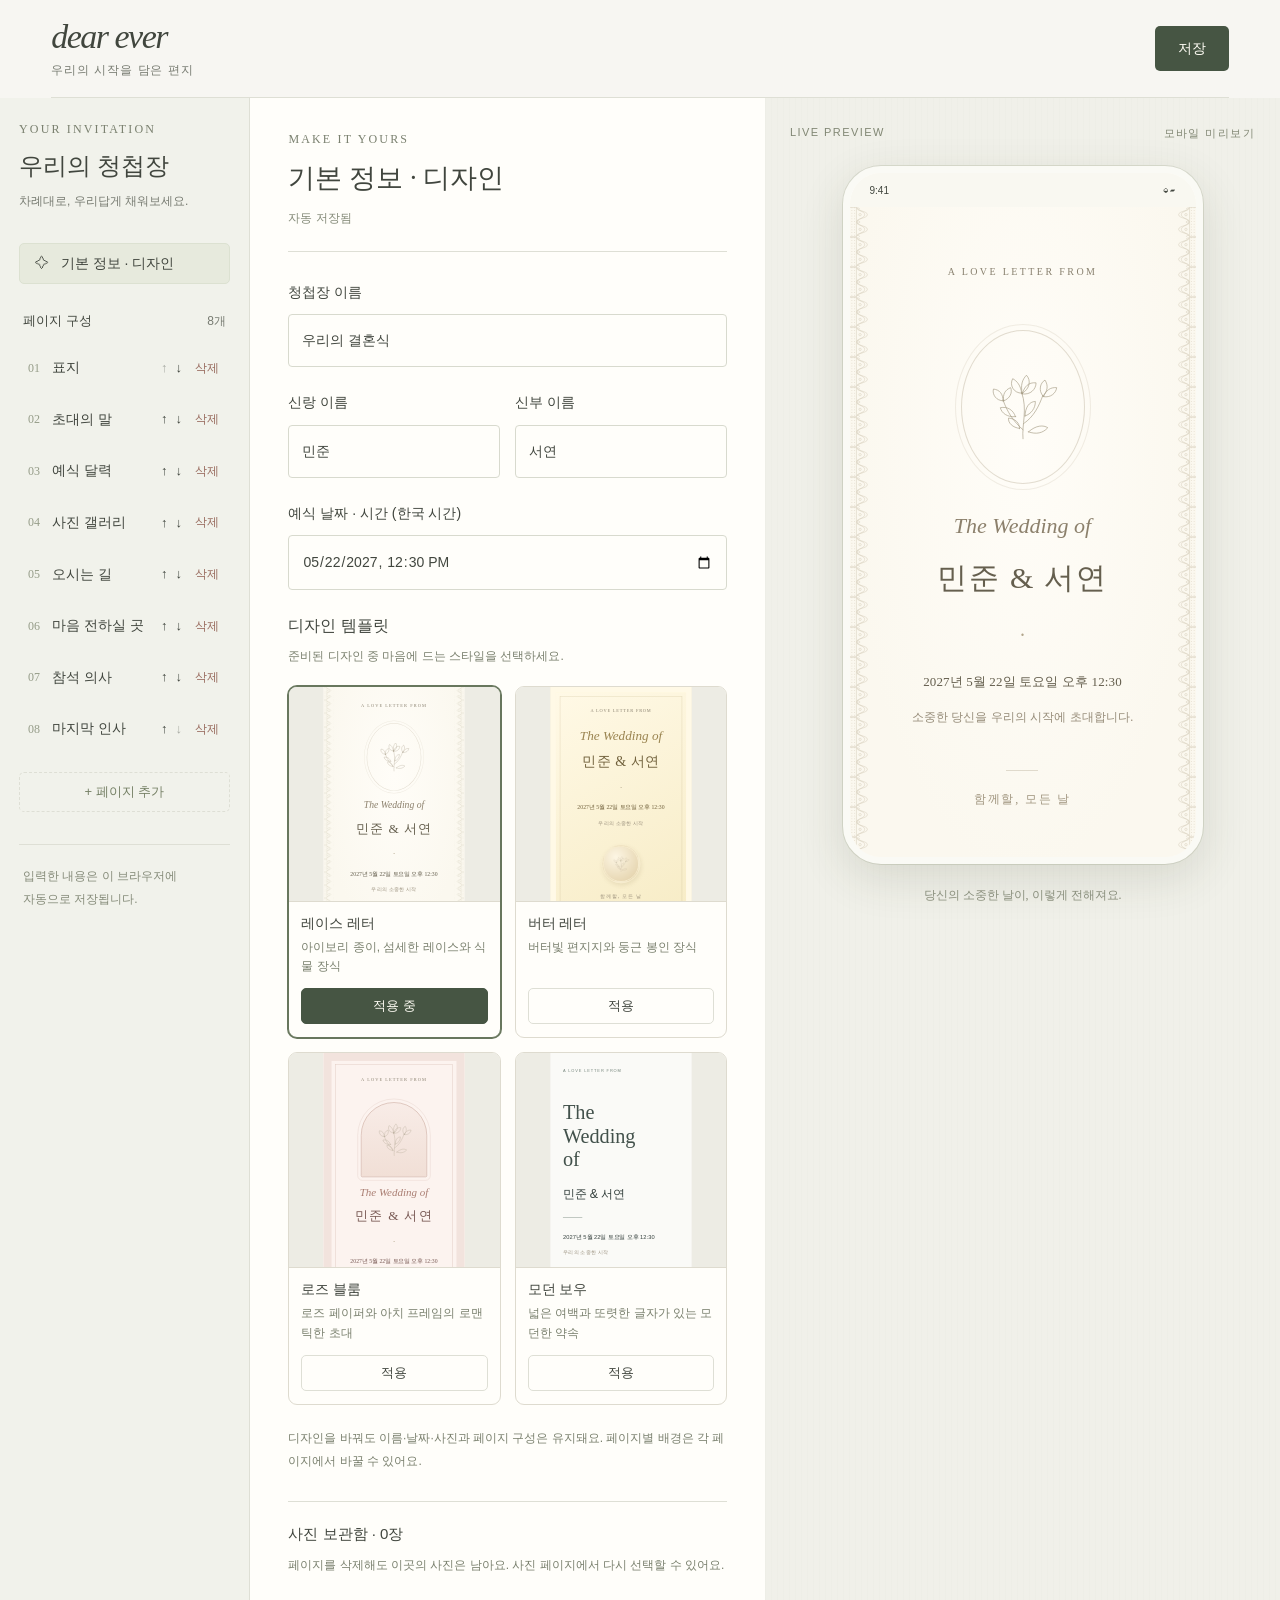
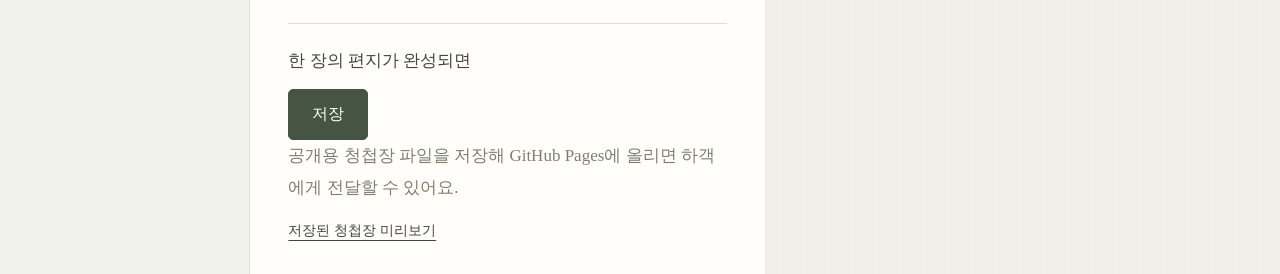
==== commit e4c0d6ab: "Add curated wedding invitation design templates" ====
--- a/edit.html
+++ b/edit.html
@@ -1,4 +1,4 @@
-<!doctype html><html lang="ko"><head><meta charset="utf-8"><meta name="viewport" content="width=device-width,initial-scale=1"><meta name="robots" content="noindex,nofollow"><meta http-equiv="Content-Security-Policy" content="default-src 'self'; script-src 'self' 'sha256-fZTFNl+GcDaLQNA/m+dfhpcwLJMKe5A+9AF+12rPY38='; style-src 'self' 'sha256-fklXONgtVxG2Ji/TPvV6LUJqwNi5k5yEja8BYAdvOqg='; img-src 'self' data:; connect-src 'self'; frame-src https://www.youtube-nocookie.com https://script.google.com https://*.googleusercontent.com; object-src 'none'; base-uri 'none'; form-action 'self'"><meta name="theme-color" content="#f7f6f2"><title>Dear Ever — 청첩장 설정</title><style>:root{font-family:"Apple SD Gothic Neo","Malgun Gothic",sans-serif;color:#41463e;background:#f7f6f2;font-synthesis:none;--green:#465543;--line:#dedfd5;--muted:#777b71}*{box-sizing:border-box}body{margin:0}button,input,select,textarea{font:inherit}button,a,input,textarea,select{-webkit-tap-highlight-color:transparent}button,a{touch-action:manipulation}button{cursor:pointer;background:transparent;border:1px solid var(--line);border-radius:5px;color:inherit;padding:10px 15px;line-height:1.4}button:hover,a.soft-button:hover{background:#eaece3}button:disabled{opacity:.4;cursor:default}a{color:inherit;text-decoration:none}button:focus-visible,a:focus-visible{outline:3px solid #a69b68;outline-offset:3px}input,select,textarea{width:100%;border:1px solid #d8dace;border-radius:4px;background:#fffefa;color:#41463e;padding:13px;margin-top:9px;outline:none;min-height:46px}input:focus,select:focus,textarea:focus{border-color:#6e7c64;box-shadow:0 0 0 2px #6e7c641c}textarea{resize:vertical;line-height:1.8}input[type=checkbox]{width:19px;min-height:19px;margin:0 9px 0 0;accent-color:var(--green)}label{display:block;font-size:14px;line-height:1.8;margin-bottom:23px}h1,h2,h3,p{margin-top:0}h1,h2{font-family:"Iowan Old Style","Baskerville","AppleMyungjo","Batang",serif;font-weight:400}h2{font-size:26px}h3{font-size:16px;font-weight:500}.eyebrow{display:block;font-family:Georgia,serif;letter-spacing:.18em;font-size:12px;color:#7a806f}.primary{background:var(--green);color:#fffdf5;border-color:var(--green);padding:13px 23px}.primary:hover{background:#33422f}.soft-button{display:inline-block;border:1px solid #cfd4c7;background:#f4f4eb;border-radius:4px;padding:11px 16px;font-size:14px;text-align:center}.text-button{border:0;padding:8px 0;text-decoration:underline;text-underline-offset:5px;font-size:14px}.button-row{display:flex;align-items:center;gap:12px;flex-wrap:wrap}.app-header{height:98px;margin:0 4%;border-bottom:1px solid var(--line);display:flex;align-items:center;justify-content:space-between}.brand{font:italic 34px Georgia,serif;letter-spacing:-1.5px}.brand span{font:12px "Apple SD Gothic Neo",sans-serif;letter-spacing:.08em;display:block;margin-top:6px;color:var(--muted)}.header-actions{display:flex;gap:20px;align-items:center;font-size:14px}.header-actions button{border:0}.welcome{max-width:1210px;margin:auto;display:grid;grid-template-columns:1fr 1fr;gap:60px;align-items:center;padding:70px 55px 85px}.intro .eyebrow{margin-bottom:27px}.intro h1{font-size:clamp(30px,3.3vw,47px);line-height:1.6;letter-spacing:-2px;margin-bottom:24px}.intro em{font-style:normal;color:#79826c}.intro>p{color:var(--muted);line-height:2;font-size:15px;margin-bottom:36px}.intro-foot{display:flex;gap:18px;border-top:1px solid var(--line);margin-top:64px;padding-top:22px;font-size:12px;color:#79806f}.sample-wrap{position:relative;padding:24px 40px}.sample-wrap:before{content:"";position:absolute;inset:0;background:repeating-linear-gradient(90deg,#e9e8df 0,#f1f0e8 1px,#f1f0e8 5px);border-radius:48% 48% 3px 3px;transform:rotate(2deg)}.sample-note{position:relative;text-align:center;font:italic 15px Georgia,serif;margin:12px 0 23px;color:#7f826f}.sample{position:relative;border:1px solid #d7d5c8;box-shadow:0 14px 35px #3d3c2d16;transform:rotate(-2deg)}.sample .invite-section{padding:40px 25px 24px;min-height:550px}.sample .invite-footer{display:none}.sample .crest{width:135px;height:162px;margin:24px auto}.sample .section-cover h1{font-size:29px}.sample .seal{margin:24px auto 0}.app-footer{text-align:center;color:#8a8c7e;border-top:1px solid var(--line);padding:28px;font-size:12px;letter-spacing:.14em}.dashboard{max-width:1150px;margin:auto;padding:70px 35px 120px;min-height:75vh}.section-bar{display:flex;align-items:center;justify-content:space-between;margin-bottom:30px;gap:15px}.section-bar h1{margin:14px 0 0;font-size:36px}.invitation-list{display:grid;grid-template-columns:repeat(3,1fr);gap:22px}.invitation-card{padding:30px;border:1px solid var(--line);background:#fffdf8;border-radius:5px}.card-mark{font-size:65px;text-align:center;background:#eeeee3;margin-bottom:28px;padding:30px;color:#7a8066}.invitation-card h2{margin:15px 0 25px}.empty-state{grid-column:1/-1;padding:70px 20px;text-align:center;border:1px dashed var(--line);line-height:2;color:var(--muted)}.workspace{display:grid;grid-template-columns:250px minmax(320px,1fr) minmax(360px,1fr);min-height:calc(100vh - 98px)}.structure-panel{border-right:1px solid var(--line);padding:24px 19px;background:#f1f2eb}.panel-top>.text-button{font-size:12px;margin-bottom:33px;color:var(--muted)}.panel-top h2{margin:13px 0 9px;font-size:24px}.panel-top p{font-size:12px;color:var(--muted);line-height:1.8}.basic-button{text-align:left;width:100%;margin:18px 0 28px;background:#e7eadd;border-color:#dce1d1;font-size:14px}.compact{margin:0 4px 14px}.compact h3{font-size:13px;margin:0}.compact>span{font-size:12px;color:var(--muted)}.section-row{display:flex;align-items:center;border:1px solid transparent;margin:4px 0;border-radius:4px}.section-row.active{background:#fffef9;border-color:#d5d9c9;box-shadow:0 3px 8px #40492f05}.section-select{border:0;display:flex;align-items:center;gap:12px;text-align:left;flex:1;padding:13px 8px;font-size:14px}.section-select small{font-size:10px;color:#94998c}.row-number{font-family:Georgia,serif;color:#969d89;font-size:12px}.row-controls{display:flex;padding-right:4px}.row-controls button{padding:5px 4px;border:0;font-size:13px}.add-button{width:100%;border-style:dashed;margin-top:15px;font-size:13px;color:#758065}.privacy-note{border-top:1px solid var(--line);margin-top:32px;padding:20px 4px;color:#858b79;font-size:12px;line-height:1.9}.form-panel{background:#fffefa;padding:34px clamp(22px,3vw,45px)}.editor-toolbar{padding-bottom:24px;border-bottom:1px solid var(--line);margin-bottom:28px}.editor-toolbar h2{margin:13px 0 12px;font-size:27px}.editor-toolbar #save-status{font-size:12px;color:#858b79}.field-pair{display:grid;grid-template-columns:1fr 1fr;gap:15px}.field-hint{font-size:12px;color:#7a806e;line-height:1.9}.toggle-label{display:flex;align-items:center;margin-bottom:25px}.delete-button{border:0;padding-left:0;color:#977b70;font-size:12px;margin-top:20px}.publish-panel{border-top:1px solid var(--line);margin-top:35px;padding-top:25px}.publish-panel>p{font-family:"AppleMyungjo",serif;font-size:17px}.publish-panel>#responses-open{margin-top:25px}.publish-panel #published-tools{margin-top:25px;font-size:13px}.publish-panel #published-tools .button-row{font-size:12px}.preview-panel{background:repeating-linear-gradient(90deg,#ebece4 0,#f0f0e9 1px,#f0f0e9 6px);padding:28px 25px 40px;display:flex;flex-direction:column;align-items:center}.preview-label{width:100%;display:flex;justify-content:space-between;color:#818774;font-size:11px;letter-spacing:.13em;margin-bottom:25px}.phone{width:100%;max-width:360px;border:7px solid #fafaf5;border-radius:38px;background:#fffdf6;box-shadow:0 14px 45px #3b422523,0 0 0 1px #dadccf;overflow:hidden;position:sticky;top:20px}.phone-top{height:34px;display:flex;align-items:center;justify-content:space-between;padding:0 20px;font-size:10px;background:#f9f8f1}.phone-scroll{height:650px;overflow:auto;scrollbar-width:thin;scrollbar-color:#c9cdbc transparent}.preview-caption{margin-top:23px;color:#8c917f;font-family:"AppleMyungjo",serif;font-size:12px}.upload-thumbs{display:grid;grid-template-columns:repeat(3,1fr);gap:10px}.upload-thumbs img{width:100%;height:80px;object-fit:cover}.upload-thumbs button{width:100%;padding:4px;font-size:12px}.invitation{--paper:#fbf8ef;--ink:#655f4e;--tint:#eeecdf;--accent:#91886d;background:var(--paper);color:var(--ink);font-family:"Iowan Old Style","AppleMyungjo","Batang",serif;text-align:center;line-height:1.9}.theme-butter{--paper:#fff7d9;--tint:#eee3b4;--ink:#75653b;--accent:#a39461}.theme-rose{--paper:#fcf2ef;--tint:#efdfd9;--ink:#785c55;--accent:#b39486}.invite-section{position:relative;padding:55px 26px;background-color:var(--paper);overflow:hidden}.invite-section+.invite-section{border-top:1px solid #91886d20}.invite-section.style-tint{background:var(--tint)}.invite-section.style-frame{border:13px solid transparent;background:linear-gradient(var(--paper),var(--paper)) padding-box,repeating-conic-gradient(from 45deg,var(--accent) 0 25%,transparent 0 50%) 0/8px 8px border-box;outline:1px solid #91886d40;outline-offset:-20px}.invite-section.style-frame:before,.invite-section.style-frame:after{content:"❦";position:absolute;color:var(--accent);opacity:.6;font-size:26px;left:0;right:0;line-height:1;pointer-events:none}.invite-section.style-frame:before{top:12px}.invite-section.style-frame:after{bottom:12px;transform:rotate(180deg)}.invitation h1,.invitation h2{color:var(--ink)}.invitation h2{font-size:23px;margin:12px 0 28px;letter-spacing:.05em}.invitation .eyebrow{font-size:10px;color:var(--accent);letter-spacing:.2em}.section-cover{min-height:640px;display:flex;flex-direction:column;align-items:center;justify-content:center}.crest{width:150px;height:180px;margin:34px auto 20px;border:1px solid var(--accent);outline:1px solid var(--accent);outline-offset:6px;border-radius:50%;display:flex;flex-direction:column;align-items:center;justify-content:center;font:italic 31px Georgia,serif;color:var(--accent);background:radial-gradient(ellipse,#ffffff40,transparent);box-shadow:0 0 0 10px #91886d0b}.flourish{font-size:29px;font-style:normal}.script{font:italic 24px Georgia,serif;color:var(--accent);margin:8px 0}.section-cover h1{font-size:30px;letter-spacing:.09em;margin:14px 0}.section-cover>p:not(.eyebrow):not(.script){font-size:13px;line-height:1.8;margin:9px 0}.ornament{color:var(--accent);font-size:25px}.muted{opacity:.7;font-size:13px;line-height:1.8}.seal{border-radius:48% 52% 46% 54%;width:91px;height:88px;display:flex;align-items:center;justify-content:center;margin:30px auto 0;background:radial-gradient(circle at 40% 30%,#f8f1e3,#d8cdb7);border:5px double #e7ddc9;box-shadow:2px 5px 9px #6b604225,inset 0 0 0 3px #fcf8ec80;font-size:10px;color:#a29479;transform:rotate(-9deg);text-shadow:0 1px #fff9ec}.prose{white-space:pre-line;font-size:15px;line-height:2.3;margin:15px 0 25px}.family{font-size:13px;border-top:1px solid #91886d30;padding-top:24px;margin-top:28px;white-space:pre-line}.calendar-title{font:24px Georgia,serif;letter-spacing:.1em}.calendar{display:grid;grid-template-columns:repeat(7,1fr);gap:8px 1px;margin:26px 0;font-family:Georgia,serif}.calendar span{display:flex;align-items:center;justify-content:center;aspect-ratio:1;font-size:14px}.calendar .week{font-size:12px}.calendar span:nth-child(7n+1){color:#b28878}.calendar .selected-day{border-radius:50%;background:var(--accent);color:var(--paper)}.calendar+p{font-size:13px}.countdown{font-size:13px;background:#91886d0e;padding:12px}.gallery{display:grid;grid-template-columns:repeat(2,1fr);gap:7px}.photo-button{padding:0;border:0;border-radius:0;overflow:hidden;line-height:0}.photo-button img{width:100%;height:180px;object-fit:cover}.photo-placeholder{grid-column:1/-1;display:flex;align-items:center;justify-content:center;min-height:180px;border:1px solid #91886d30;background:linear-gradient(135deg,#91886d10,transparent);font-size:12px;color:var(--accent)}.section-location h3{font-size:17px}.section-location>p{font-size:13px}.map-card{min-height:135px;background:repeating-linear-gradient(32deg,transparent 0 35px,#fff8 36px 43px,transparent 44px 70px),repeating-linear-gradient(120deg,#dedfcf 0 50px,#faf9ee 51px 59px,#e4e4d8 60px 90px);border:1px solid #91886d30;margin:20px 0;color:#737b5f;padding:22px}.map-pin{font-size:36px;line-height:1}.map-card p{font-size:13px;background:#fbf8efcf;display:table;margin:8px auto 0;padding:0 12px}.invitation .button-row{justify-content:center;gap:8px}.invitation .soft-button{font-size:12px;background:transparent;border-color:#91886d40;color:var(--ink)}details{text-align:left;border:1px solid #91886d30;margin:14px 0;padding:13px 15px;border-radius:4px;font-size:14px}summary{cursor:pointer}details p{overflow-wrap:anywhere}.section-contact .soft-button{margin:5px}.section-rsvp>p{font-size:14px}.rsvp-form{text-align:left;margin-top:25px;font-family:"Apple SD Gothic Neo",sans-serif}.rsvp-form select,.rsvp-form>input{margin-bottom:10px}.rsvp-form label{font-size:12px;margin-bottom:15px}.rsvp-form label:has([type=checkbox]){display:flex;align-items:flex-start;line-height:1.8}.rsvp-form input[type=checkbox]{flex:none;margin-top:3px}.rsvp-form button{width:100%}.rsvp-form p{font-size:13px}iframe{width:100%;aspect-ratio:16/9;border:0}.invite-footer{padding:30px 15px;font:9px Georgia,serif;letter-spacing:.15em;color:var(--accent);border-top:1px solid #91886d20}.guest-body{background:#e8e8e0}.guest-body>main{max-width:460px;margin:auto;min-height:100vh;box-shadow:0 0 60px #00000008}.loading{text-align:center;padding:100px 25px;font-size:16px;line-height:2}.guest-body .section-cover{min-height:90svh}.guest-body .invite-section{padding:65px 32px}.guest-body .section-cover h1{font-size:35px}.guest-body .section-cover p{font-size:15px}.lightbox{max-width:95vw;width:auto;background:#242721;color:white;border:0;border-radius:0;padding:12px}.lightbox img{display:block;max-width:85vw;max-height:80svh;object-fit:contain}.lightbox button{color:white;display:block;margin:0 0 10px auto}dialog{border:1px solid #dbdece;border-radius:9px;background:#fffdf7;color:#41463e;padding:42px;width:calc(100% - 32px);max-width:490px;max-height:90svh;overflow:auto;box-shadow:0 25px 80px #0002}dialog::backdrop{background:#353e3480;backdrop-filter:blur(4px)}dialog h2{margin:15px 0;font-size:27px}dialog>p{color:var(--muted);font-size:14px;line-height:1.9}dialog form{margin-top:24px}dialog form .primary{width:100%}.dialog-close{position:absolute;right:12px;top:8px;border:0;font-size:24px;padding:4px 10px}#auth-error{color:#9d6353;font-size:14px;line-height:1.8}.block-picker{display:grid;grid-template-columns:1fr 1fr;gap:10px;margin-top:25px}.block-option{text-align:left;padding:17px 14px;display:flex;align-items:center;gap:12px}.block-option span{color:#929d7c}.block-option strong{font-size:14px;font-weight:400}.response-row{border-top:1px solid var(--line);padding:18px 0;font-size:14px}.response-row p{margin:8px 0}.response-row small{color:var(--muted)}#toast{position:fixed;bottom:28px;left:50%;transform:translateX(-50%);background:#34422f;color:#fff;padding:14px 24px;border-radius:7px;box-shadow:0 8px 30px #0002;font-size:14px;z-index:20;max-width:90%;width:max-content;line-height:1.7}[hidden]{display:none!important}@media(min-width:1500px){.workspace{grid-template-columns:280px minmax(400px,1fr) minmax(450px,1fr)}.form-panel{padding:40px 70px}}@media(max-width:1100px){.workspace{grid-template-columns:210px minmax(300px,1fr) 350px}.structure-panel{padding:20px 12px}.form-panel{padding:28px 22px}.preview-panel{padding:25px 14px}.phone-scroll{height:600px}.welcome{gap:30px;padding:55px 35px}.sample-wrap{padding:24px}.intro-foot{flex-direction:column;gap:12px}}@media(max-width:900px){.workspace{grid-template-columns:200px 1fr}.preview-panel{grid-column:1/-1;padding:30px}.phone{position:static}.phone-scroll{height:650px}.preview-label{max-width:360px}.invitation-list{grid-template-columns:1fr 1fr}}@media(max-width:640px){.app-header{height:80px;margin:0 20px}.brand{font-size:29px}.brand span{font-size:10px}.header-actions{gap:8px}.header-actions #user-name{display:none}.welcome{grid-template-columns:1fr;padding:55px 25px 45px;gap:45px}.intro h1{font-size:35px}.intro>p{font-size:14px}.intro-foot{flex-direction:row;gap:12px;font-size:10px;margin-top:35px}.sample-wrap{max-width:390px;margin:auto;width:100%;padding:20px 30px}.dashboard{padding:45px 20px;min-height:80vh}.section-bar h1{font-size:30px}.section-bar>.primary{font-size:12px;padding:12px}.invitation-list{grid-template-columns:1fr}.workspace{display:flex;flex-direction:column}.structure-panel{padding:20px;border-right:0;border-bottom:1px solid var(--line)}.panel-top>.text-button{margin:0 0 15px}.panel-top .eyebrow,.panel-top p,.privacy-note{display:none}.panel-top h2{margin-top:0}.basic-button{margin:8px 0 18px}.section-row{min-width:180px;flex:none;margin:0}.section-select{padding:11px 6px}#section-list{display:flex;overflow-x:auto;gap:10px;padding:2px 0 12px}.add-button{margin-top:5px}.form-panel{padding:30px 23px}.preview-panel{padding:30px 25px}.phone-scroll{height:620px}dialog{padding:35px 24px}.guest-body .invite-section{padding:55px 28px}.app-footer{font-size:10px}}
+<!doctype html><html lang="ko"><head><meta charset="utf-8"><meta name="viewport" content="width=device-width,initial-scale=1"><meta name="robots" content="noindex,nofollow"><meta http-equiv="Content-Security-Policy" content="default-src 'self'; script-src 'self' 'sha256-SRknR2SkJgIsqBTJHzzVGJ4Z23OVs/M8Rdis5nqtK/Y='; style-src 'self' 'sha256-j2ZzaLNjehmA9NI8H657OjoMkmWNZz7yTxOC/TzUadI='; img-src 'self' data:; connect-src 'self'; frame-src https://www.youtube-nocookie.com https://script.google.com https://*.googleusercontent.com; object-src 'none'; base-uri 'none'; form-action 'self'"><meta name="theme-color" content="#f7f6f2"><title>Dear Ever — 청첩장 설정</title><style>:root{font-family:"Apple SD Gothic Neo","Malgun Gothic",sans-serif;color:#41463e;background:#f7f6f2;font-synthesis:none;--green:#465543;--line:#dedfd5;--muted:#777b71}*{box-sizing:border-box}body{margin:0}button,input,select,textarea{font:inherit}button,a,input,textarea,select{-webkit-tap-highlight-color:transparent}button,a{touch-action:manipulation}button{cursor:pointer;background:transparent;border:1px solid var(--line);border-radius:5px;color:inherit;padding:10px 15px;line-height:1.4}button:hover,a.soft-button:hover{background:#eaece3}button:disabled{opacity:.4;cursor:default}a{color:inherit;text-decoration:none}button:focus-visible,a:focus-visible{outline:3px solid #a69b68;outline-offset:3px}input,select,textarea{width:100%;border:1px solid #d8dace;border-radius:4px;background:#fffefa;color:#41463e;padding:13px;margin-top:9px;outline:none;min-height:46px}input:focus,select:focus,textarea:focus{border-color:#6e7c64;box-shadow:0 0 0 2px #6e7c641c}textarea{resize:vertical;line-height:1.8}input[type=checkbox]{width:19px;min-height:19px;margin:0 9px 0 0;accent-color:var(--green)}label{display:block;font-size:14px;line-height:1.8;margin-bottom:23px}h1,h2,h3,p{margin-top:0}h1,h2{font-family:"Iowan Old Style","Baskerville","AppleMyungjo","Batang",serif;font-weight:400}h2{font-size:26px}h3{font-size:16px;font-weight:500}.eyebrow{display:block;font-family:Georgia,serif;letter-spacing:.18em;font-size:12px;color:#7a806f}.primary{background:var(--green);color:#fffdf5;border-color:var(--green);padding:13px 23px}.primary:hover{background:#33422f}.soft-button{display:inline-block;border:1px solid #cfd4c7;background:#f4f4eb;border-radius:4px;padding:11px 16px;font-size:14px;text-align:center}.text-button{border:0;padding:8px 0;text-decoration:underline;text-underline-offset:5px;font-size:14px}.button-row{display:flex;align-items:center;gap:12px;flex-wrap:wrap}.app-header{height:98px;margin:0 4%;border-bottom:1px solid var(--line);display:flex;align-items:center;justify-content:space-between}.brand{font:italic 34px Georgia,serif;letter-spacing:-1.5px}.brand span{font:12px "Apple SD Gothic Neo",sans-serif;letter-spacing:.08em;display:block;margin-top:6px;color:var(--muted)}.header-actions{display:flex;gap:20px;align-items:center;font-size:14px}.header-actions button{border:0}.welcome{max-width:1210px;margin:auto;display:grid;grid-template-columns:1fr 1fr;gap:60px;align-items:center;padding:70px 55px 85px}.intro .eyebrow{margin-bottom:27px}.intro h1{font-size:clamp(30px,3.3vw,47px);line-height:1.6;letter-spacing:-2px;margin-bottom:24px}.intro em{font-style:normal;color:#79826c}.intro>p{color:var(--muted);line-height:2;font-size:15px;margin-bottom:36px}.intro-foot{display:flex;gap:18px;border-top:1px solid var(--line);margin-top:64px;padding-top:22px;font-size:12px;color:#79806f}.sample-wrap{position:relative;padding:24px 40px}.sample-wrap:before{content:"";position:absolute;inset:0;background:repeating-linear-gradient(90deg,#e9e8df 0,#f1f0e8 1px,#f1f0e8 5px);border-radius:48% 48% 3px 3px;transform:rotate(2deg)}.sample-note{position:relative;text-align:center;font:italic 15px Georgia,serif;margin:12px 0 23px;color:#7f826f}.sample{position:relative;border:1px solid #d7d5c8;box-shadow:0 14px 35px #3d3c2d16;transform:rotate(-2deg)}.sample .invite-section{padding:40px 25px 24px;min-height:550px}.sample .invite-footer{display:none}.sample .crest{width:135px;height:162px;margin:24px auto}.sample .section-cover h1{font-size:29px}.sample .seal{margin:24px auto 0}.app-footer{text-align:center;color:#8a8c7e;border-top:1px solid var(--line);padding:28px;font-size:12px;letter-spacing:.14em}.dashboard{max-width:1150px;margin:auto;padding:70px 35px 120px;min-height:75vh}.section-bar{display:flex;align-items:center;justify-content:space-between;margin-bottom:30px;gap:15px}.section-bar h1{margin:14px 0 0;font-size:36px}.invitation-list{display:grid;grid-template-columns:repeat(3,1fr);gap:22px}.invitation-card{padding:30px;border:1px solid var(--line);background:#fffdf8;border-radius:5px}.card-mark{font-size:65px;text-align:center;background:#eeeee3;margin-bottom:28px;padding:30px;color:#7a8066}.invitation-card h2{margin:15px 0 25px}.empty-state{grid-column:1/-1;padding:70px 20px;text-align:center;border:1px dashed var(--line);line-height:2;color:var(--muted)}.workspace{display:grid;grid-template-columns:250px minmax(320px,1fr) minmax(360px,1fr);min-height:calc(100vh - 98px)}.structure-panel{border-right:1px solid var(--line);padding:24px 19px;background:#f1f2eb}.panel-top>.text-button{font-size:12px;margin-bottom:33px;color:var(--muted)}.panel-top h2{margin:13px 0 9px;font-size:24px}.panel-top p{font-size:12px;color:var(--muted);line-height:1.8}.basic-button{text-align:left;width:100%;margin:18px 0 28px;background:#e7eadd;border-color:#dce1d1;font-size:14px}.compact{margin:0 4px 14px}.compact h3{font-size:13px;margin:0}.compact>span{font-size:12px;color:var(--muted)}.section-row{display:flex;align-items:center;border:1px solid transparent;margin:4px 0;border-radius:4px}.section-row.active{background:#fffef9;border-color:#d5d9c9;box-shadow:0 3px 8px #40492f05}.section-select{border:0;display:flex;align-items:center;gap:12px;text-align:left;flex:1;padding:13px 8px;font-size:14px}.section-select small{font-size:10px;color:#94998c}.row-number{font-family:Georgia,serif;color:#969d89;font-size:12px}.row-controls{display:flex;padding-right:4px}.row-controls button{padding:5px 4px;border:0;font-size:13px}.add-button{width:100%;border-style:dashed;margin-top:15px;font-size:13px;color:#758065}.privacy-note{border-top:1px solid var(--line);margin-top:32px;padding:20px 4px;color:#858b79;font-size:12px;line-height:1.9}.form-panel{background:#fffefa;padding:34px clamp(22px,3vw,45px)}.editor-toolbar{padding-bottom:24px;border-bottom:1px solid var(--line);margin-bottom:28px}.editor-toolbar h2{margin:13px 0 12px;font-size:27px}.editor-toolbar #save-status{font-size:12px;color:#858b79}.field-pair{display:grid;grid-template-columns:1fr 1fr;gap:15px}.field-hint{font-size:12px;color:#7a806e;line-height:1.9}.toggle-label{display:flex;align-items:center;margin-bottom:25px}.delete-button{border:0;padding-left:0;color:#977b70;font-size:12px;margin-top:20px}.publish-panel{border-top:1px solid var(--line);margin-top:35px;padding-top:25px}.publish-panel>p{font-family:"AppleMyungjo",serif;font-size:17px}.publish-panel>#responses-open{margin-top:25px}.publish-panel #published-tools{margin-top:25px;font-size:13px}.publish-panel #published-tools .button-row{font-size:12px}.preview-panel{background:repeating-linear-gradient(90deg,#ebece4 0,#f0f0e9 1px,#f0f0e9 6px);padding:28px 25px 40px;display:flex;flex-direction:column;align-items:center}.preview-label{width:100%;display:flex;justify-content:space-between;color:#818774;font-size:11px;letter-spacing:.13em;margin-bottom:25px}.phone{width:100%;max-width:360px;border:7px solid #fafaf5;border-radius:38px;background:#fffdf6;box-shadow:0 14px 45px #3b422523,0 0 0 1px #dadccf;overflow:hidden;position:sticky;top:20px}.phone-top{height:34px;display:flex;align-items:center;justify-content:space-between;padding:0 20px;font-size:10px;background:#f9f8f1}.phone-scroll{height:650px;overflow:auto;scrollbar-width:thin;scrollbar-color:#c9cdbc transparent}.preview-caption{margin-top:23px;color:#8c917f;font-family:"AppleMyungjo",serif;font-size:12px}.upload-thumbs{display:grid;grid-template-columns:repeat(3,1fr);gap:10px}.upload-thumbs img{width:100%;height:80px;object-fit:cover}.upload-thumbs button{width:100%;padding:4px;font-size:12px}.invitation{--paper:#fbf8ef;--ink:#655f4e;--tint:#eeecdf;--accent:#91886d;background:var(--paper);color:var(--ink);font-family:"Iowan Old Style","AppleMyungjo","Batang",serif;text-align:center;line-height:1.9}.theme-butter{--paper:#fff7d9;--tint:#eee3b4;--ink:#75653b;--accent:#a39461}.theme-rose{--paper:#fcf2ef;--tint:#efdfd9;--ink:#785c55;--accent:#b39486}.invite-section{position:relative;padding:55px 26px;background-color:var(--paper);overflow:hidden}.invite-section+.invite-section{border-top:1px solid #91886d20}.invite-section.style-tint{background:var(--tint)}.invite-section.style-frame{border:13px solid transparent;background:linear-gradient(var(--paper),var(--paper)) padding-box,repeating-conic-gradient(from 45deg,var(--accent) 0 25%,transparent 0 50%) 0/8px 8px border-box;outline:1px solid #91886d40;outline-offset:-20px}.invite-section.style-frame:before,.invite-section.style-frame:after{content:"❦";position:absolute;color:var(--accent);opacity:.6;font-size:26px;left:0;right:0;line-height:1;pointer-events:none}.invite-section.style-frame:before{top:12px}.invite-section.style-frame:after{bottom:12px;transform:rotate(180deg)}.invitation h1,.invitation h2{color:var(--ink)}.invitation h2{font-size:23px;margin:12px 0 28px;letter-spacing:.05em}.invitation .eyebrow{font-size:10px;color:var(--accent);letter-spacing:.2em}.section-cover{min-height:640px;display:flex;flex-direction:column;align-items:center;justify-content:center}.crest{width:150px;height:180px;margin:34px auto 20px;border:1px solid var(--accent);outline:1px solid var(--accent);outline-offset:6px;border-radius:50%;display:flex;flex-direction:column;align-items:center;justify-content:center;font:italic 31px Georgia,serif;color:var(--accent);background:radial-gradient(ellipse,#ffffff40,transparent);box-shadow:0 0 0 10px #91886d0b}.flourish{font-size:29px;font-style:normal}.script{font:italic 24px Georgia,serif;color:var(--accent);margin:8px 0}.section-cover h1{font-size:30px;letter-spacing:.09em;margin:14px 0}.section-cover>p:not(.eyebrow):not(.script){font-size:13px;line-height:1.8;margin:9px 0}.ornament{color:var(--accent);font-size:25px}.muted{opacity:.7;font-size:13px;line-height:1.8}.seal{border-radius:48% 52% 46% 54%;width:91px;height:88px;display:flex;align-items:center;justify-content:center;margin:30px auto 0;background:radial-gradient(circle at 40% 30%,#f8f1e3,#d8cdb7);border:5px double #e7ddc9;box-shadow:2px 5px 9px #6b604225,inset 0 0 0 3px #fcf8ec80;font-size:10px;color:#a29479;transform:rotate(-9deg);text-shadow:0 1px #fff9ec}.prose{white-space:pre-line;font-size:15px;line-height:2.3;margin:15px 0 25px}.family{font-size:13px;border-top:1px solid #91886d30;padding-top:24px;margin-top:28px;white-space:pre-line}.calendar-title{font:24px Georgia,serif;letter-spacing:.1em}.calendar{display:grid;grid-template-columns:repeat(7,1fr);gap:8px 1px;margin:26px 0;font-family:Georgia,serif}.calendar span{display:flex;align-items:center;justify-content:center;aspect-ratio:1;font-size:14px}.calendar .week{font-size:12px}.calendar span:nth-child(7n+1){color:#b28878}.calendar .selected-day{border-radius:50%;background:var(--accent);color:var(--paper)}.calendar+p{font-size:13px}.countdown{font-size:13px;background:#91886d0e;padding:12px}.gallery{display:grid;grid-template-columns:repeat(2,1fr);gap:7px}.photo-button{padding:0;border:0;border-radius:0;overflow:hidden;line-height:0}.photo-button img{width:100%;height:180px;object-fit:cover}.photo-placeholder{grid-column:1/-1;display:flex;align-items:center;justify-content:center;min-height:180px;border:1px solid #91886d30;background:linear-gradient(135deg,#91886d10,transparent);font-size:12px;color:var(--accent)}.section-location h3{font-size:17px}.section-location>p{font-size:13px}.map-card{min-height:135px;background:repeating-linear-gradient(32deg,transparent 0 35px,#fff8 36px 43px,transparent 44px 70px),repeating-linear-gradient(120deg,#dedfcf 0 50px,#faf9ee 51px 59px,#e4e4d8 60px 90px);border:1px solid #91886d30;margin:20px 0;color:#737b5f;padding:22px}.map-pin{font-size:36px;line-height:1}.map-card p{font-size:13px;background:#fbf8efcf;display:table;margin:8px auto 0;padding:0 12px}.invitation .button-row{justify-content:center;gap:8px}.invitation .soft-button{font-size:12px;background:transparent;border-color:#91886d40;color:var(--ink)}details{text-align:left;border:1px solid #91886d30;margin:14px 0;padding:13px 15px;border-radius:4px;font-size:14px}summary{cursor:pointer}details p{overflow-wrap:anywhere}.section-contact .soft-button{margin:5px}.section-rsvp>p{font-size:14px}.rsvp-form{text-align:left;margin-top:25px;font-family:"Apple SD Gothic Neo",sans-serif}.rsvp-form select,.rsvp-form>input{margin-bottom:10px}.rsvp-form label{font-size:12px;margin-bottom:15px}.rsvp-form label:has([type=checkbox]){display:flex;align-items:flex-start;line-height:1.8}.rsvp-form input[type=checkbox]{flex:none;margin-top:3px}.rsvp-form button{width:100%}.rsvp-form p{font-size:13px}iframe{width:100%;aspect-ratio:16/9;border:0}.invite-footer{padding:30px 15px;font:9px Georgia,serif;letter-spacing:.15em;color:var(--accent);border-top:1px solid #91886d20}.guest-body{background:#e8e8e0}.guest-body>main{max-width:460px;margin:auto;min-height:100vh;box-shadow:0 0 60px #00000008}.loading{text-align:center;padding:100px 25px;font-size:16px;line-height:2}.guest-body .section-cover{min-height:90svh}.guest-body .invite-section{padding:65px 32px}.guest-body .section-cover h1{font-size:35px}.guest-body .section-cover p{font-size:15px}.lightbox{max-width:95vw;width:auto;background:#242721;color:white;border:0;border-radius:0;padding:12px}.lightbox img{display:block;max-width:85vw;max-height:80svh;object-fit:contain}.lightbox button{color:white;display:block;margin:0 0 10px auto}dialog{border:1px solid #dbdece;border-radius:9px;background:#fffdf7;color:#41463e;padding:42px;width:calc(100% - 32px);max-width:490px;max-height:90svh;overflow:auto;box-shadow:0 25px 80px #0002}dialog::backdrop{background:#353e3480;backdrop-filter:blur(4px)}dialog h2{margin:15px 0;font-size:27px}dialog>p{color:var(--muted);font-size:14px;line-height:1.9}dialog form{margin-top:24px}dialog form .primary{width:100%}.dialog-close{position:absolute;right:12px;top:8px;border:0;font-size:24px;padding:4px 10px}#auth-error{color:#9d6353;font-size:14px;line-height:1.8}.block-picker{display:grid;grid-template-columns:1fr 1fr;gap:10px;margin-top:25px}.block-option{text-align:left;padding:17px 14px;display:flex;align-items:center;gap:12px}.block-option span{color:#929d7c}.block-option strong{font-size:14px;font-weight:400}.response-row{border-top:1px solid var(--line);padding:18px 0;font-size:14px}.response-row p{margin:8px 0}.response-row small{color:var(--muted)}#toast{position:fixed;bottom:28px;left:50%;transform:translateX(-50%);background:#34422f;color:#fff;padding:14px 24px;border-radius:7px;box-shadow:0 8px 30px #0002;font-size:14px;z-index:20;max-width:90%;width:max-content;line-height:1.7}[hidden]{display:none!important}@media(min-width:1500px){.workspace{grid-template-columns:280px minmax(400px,1fr) minmax(450px,1fr)}.form-panel{padding:40px 70px}}@media(max-width:1100px){.workspace{grid-template-columns:210px minmax(300px,1fr) 350px}.structure-panel{padding:20px 12px}.form-panel{padding:28px 22px}.preview-panel{padding:25px 14px}.phone-scroll{height:600px}.welcome{gap:30px;padding:55px 35px}.sample-wrap{padding:24px}.intro-foot{flex-direction:column;gap:12px}}@media(max-width:900px){.workspace{grid-template-columns:200px 1fr}.preview-panel{grid-column:1/-1;padding:30px}.phone{position:static}.phone-scroll{height:650px}.preview-label{max-width:360px}.invitation-list{grid-template-columns:1fr 1fr}}@media(max-width:640px){.app-header{height:80px;margin:0 20px}.brand{font-size:29px}.brand span{font-size:10px}.header-actions{gap:8px}.header-actions #user-name{display:none}.welcome{grid-template-columns:1fr;padding:55px 25px 45px;gap:45px}.intro h1{font-size:35px}.intro>p{font-size:14px}.intro-foot{flex-direction:row;gap:12px;font-size:10px;margin-top:35px}.sample-wrap{max-width:390px;margin:auto;width:100%;padding:20px 30px}.dashboard{padding:45px 20px;min-height:80vh}.section-bar h1{font-size:30px}.section-bar>.primary{font-size:12px;padding:12px}.invitation-list{grid-template-columns:1fr}.workspace{display:flex;flex-direction:column}.structure-panel{padding:20px;border-right:0;border-bottom:1px solid var(--line)}.panel-top>.text-button{margin:0 0 15px}.panel-top .eyebrow,.panel-top p,.privacy-note{display:none}.panel-top h2{margin-top:0}.basic-button{margin:8px 0 18px}.section-row{min-width:180px;flex:none;margin:0}.section-select{padding:11px 6px}#section-list{display:flex;overflow-x:auto;gap:10px;padding:2px 0 12px}.add-button{margin-top:5px}.form-panel{padding:30px 23px}.preview-panel{padding:30px 25px}.phone-scroll{height:620px}dialog{padding:35px 24px}.guest-body .invite-section{padding:55px 28px}.app-footer{font-size:10px}}
 @media(prefers-reduced-motion:reduce){*{scroll-behavior:auto!important}}
 /* Keep the settings toolbar readable on narrow mobile screens. */
 .brand{white-space:nowrap;flex-shrink:0}
@@ -81,6 +81,67 @@
 .photo-library h3{font-size:15px;margin-bottom:10px}
 .upload-thumbs button{line-height:1.6}
 @media(max-width:640px){.app-header .header-actions{width:auto;margin-left:auto;grid-template-columns:auto}.app-header .header-actions .primary{min-width:80px;padding:11px 20px;font-size:14px}}
+.design-picker{margin:26px 0 22px}
+.design-picker>h3{font-size:16px;margin-bottom:8px}
+.design-grid{display:grid;grid-template-columns:repeat(2,minmax(0,1fr));gap:14px;margin-top:18px}
+.design-card{overflow:hidden;border:1px solid #dedbcf;border-radius:9px;background:#fffefa}
+.design-card.is-selected{border-color:#68775d;box-shadow:0 0 0 1px #68775d}
+.design-thumbnail{height:215px;position:relative;overflow:hidden;background:#edece4;border-bottom:1px solid #dedbcf;pointer-events:none}
+.design-thumbnail>.invitation{position:absolute;top:0;left:50%;width:320px;transform:translateX(-50%) scale(.44);transform-origin:top center}
+.design-thumbnail .invite-footer{display:none}
+.design-thumbnail .invite-section.section-cover{min-height:490px;padding:32px 28px}
+.design-thumbnail .section-cover>.eyebrow{margin-bottom:12px}
+.design-thumbnail .crest{margin-top:18px;margin-bottom:16px}
+.design-thumbnail .section-cover .seal{margin-top:20px}
+.design-card-info{padding:13px 12px}
+.design-card-info h4{font-size:14px;font-weight:500;margin:0 0 5px}
+.design-card-info p{font-size:12px;color:#7a806e;line-height:1.6;margin:0 0 12px;min-height:38px}
+.design-apply{display:block;width:100%;font-size:13px;padding:8px;border-radius:5px}
+.design-apply[aria-pressed=true]{background:#465543;color:#fffdf5;border-color:#465543}
+@media(max-width:380px){.design-grid{gap:9px}.design-card-info{padding:11px 9px}.design-card-info p{font-size:11px}}
+
+.design-lace-letter{--paper:#fbf8ef;--ink:#655f4e;--tint:#eeecdf;--accent:#91886d}
+.design-lace-letter .section-cover{background:radial-gradient(ellipse at 50% 35%,#fffdf8,var(--paper) 72%)}
+.design-lace-letter .section-cover h1{letter-spacing:.06em}
+
+.design-butter-letter{--paper:#fff6d9;--ink:#71613c;--tint:#f3e6b9;--accent:#a08d56}
+.design-butter-letter .section-cover{background:linear-gradient(150deg,#fff9e6,#f7ecc6);border:12px solid #fff9e6;outline:1px solid #b9a77566;outline-offset:-22px;min-height:680px}
+.design-butter-letter .section-cover:before,.design-butter-letter .section-cover:after{display:none}
+.design-butter-letter .crest{order:6;width:88px;height:88px;border-radius:50%;background:radial-gradient(circle at 35% 30%,#fdf6e4,#e0cda3);border:5px double #f7edcf;outline:0;box-shadow:2px 5px 10px #78603020;margin:32px auto 10px}
+.design-butter-letter .crest img{width:60px;height:68px;opacity:.75}
+.design-butter-letter .section-cover>.eyebrow{font-size:10px;letter-spacing:.18em;margin-bottom:25px}
+.design-butter-letter .section-cover .script{font-size:30px;color:#9a8450;margin-bottom:14px}
+.design-butter-letter .section-cover h1{font-size:32px;letter-spacing:.04em;margin-bottom:12px}
+.design-butter-letter .section-cover .seal{order:7;margin-top:8px;padding-top:0}
+.design-butter-letter .section-cover .seal:before{display:none}
+.design-butter-letter .gallery{gap:10px}
+.design-butter-letter .photo-button{border-radius:70px 70px 3px 3px}
+
+.design-rose-bloom{--paper:#fcf3ef;--ink:#795a55;--tint:#efddd6;--accent:#ab8277}
+.design-rose-bloom .section-cover{background:#fcf3ef;border:18px solid #f2e3dd;outline:1px solid #c49f9380;outline-offset:-27px;min-height:680px}
+.design-rose-bloom .section-cover:before,.design-rose-bloom .section-cover:after{display:none}
+.design-rose-bloom .crest{width:150px;height:170px;border-radius:90px 90px 4px 4px;outline:1px solid #c49f9360;outline-offset:7px;border-color:#bd9688;background:linear-gradient(#f8ece7,#f1dfd6);margin-top:30px}
+.design-rose-bloom .crest img{width:125px;height:110px;opacity:.8}
+.design-rose-bloom .section-cover .script{font-size:25px;color:#aa7e73}
+.design-rose-bloom .section-cover h1{font-size:30px;letter-spacing:.09em}
+.design-rose-bloom .section-cover .seal{color:#ac887b}
+.design-rose-bloom .gallery{gap:8px}
+.design-rose-bloom .photo-button{border-radius:6px}
+.design-rose-bloom .invite-section h2{letter-spacing:.08em}
+
+.design-modern-vow{--paper:#fafaf7;--ink:#333f3c;--tint:#e9ede8;--accent:#76867d;font-family:"Apple SD Gothic Neo","Malgun Gothic",sans-serif}
+.design-modern-vow .section-cover{background:#fafaf7;border:0;outline:0;align-items:flex-start;text-align:left;padding:70px 40px;min-height:680px}
+.design-modern-vow .section-cover:before,.design-modern-vow .section-cover:after{display:none}
+.design-modern-vow .section-cover>.eyebrow{font-family:Arial,sans-serif;font-size:9px;letter-spacing:.22em;color:#76867d;margin-bottom:60px}
+.design-modern-vow .crest{display:none}
+.design-modern-vow .section-cover .script{font-family:Georgia,serif;font-style:normal;font-size:46px;line-height:1.15;max-width:200px;margin:0 0 28px;color:#42514b}
+.design-modern-vow .section-cover h1{font-family:"Apple SD Gothic Neo","Malgun Gothic",sans-serif;font-size:28px;letter-spacing:-.03em;margin:0 0 15px}
+.design-modern-vow .section-cover .ornament{width:44px;height:1px;overflow:hidden;background:#76867d;margin:15px 0 25px}
+.design-modern-vow .section-cover .seal{margin:50px 0 0;padding-top:0;font-family:inherit;letter-spacing:.04em;color:#76867d}
+.design-modern-vow .section-cover .seal:before{display:none}
+.design-modern-vow .invite-section h2{font-family:inherit;font-size:22px;letter-spacing:-.03em}
+.design-modern-vow .gallery{gap:4px}
+.design-modern-vow .photo-button{border-radius:0}
 </style></head><body>
 <header class="app-header"><a class="brand" href="./edit.html">dear ever<span>우리의 시작을 담은 편지</span></a><div class="header-actions"><button id="export" class="primary">저장</button></div></header>
 <main id="workspace" class="workspace"><aside class="structure-panel"><div class="panel-top"><span class="eyebrow">YOUR INVITATION</span><h2>우리의 청첩장</h2><p>차례대로, 우리답게 채워보세요.</p></div><button id="basic-open" class="basic-button">✧ &nbsp; 기본 정보 · 디자인</button><div class="section-bar compact"><h3>페이지 구성</h3><span id="section-count"></span></div><div id="section-list"></div><button id="add-open" class="add-button">+ 페이지 추가</button><div class="privacy-note">입력한 내용은 이 브라우저에<br>자동으로 저장됩니다.</div></aside>
@@ -90,11 +151,19 @@
 <dialog id="export-dialog"><button class="dialog-close" data-close="export-dialog" aria-label="닫기">×</button><span class="eyebrow">SAVE YOUR LETTER</span><h2>저장</h2><form id="export-form"><label>저장 방식<select id="export-mode"><option value="encrypted">비밀번호로 보호하기</option><option value="public">누구나 열 수 있게 공개하기</option></select></label><div id="password-fields"><label>열람 비밀번호<input id="export-password" type="password" minlength="12" autocomplete="new-password" required></label><label>비밀번호 확인<input id="export-confirm" type="password" minlength="12" autocomplete="new-password" required></label><p class="field-hint">12자 이상으로 설정해주세요. 비밀번호는 파일에 저장하지 않습니다. 비밀번호를 잊으면 복구할 수 없습니다.</p></div><p id="export-warning" class="field-hint">보호된 청첩장은 비밀번호가 있어야 열 수 있어요. 링크와 비밀번호는 따로 전달해주세요.</p><button id="export-submit" class="primary">저장</button><p id="export-status" role="status"></p></form></dialog>
 <div id="toast" role="status" hidden></div><script>(async()=>{
 "use strict";
-const invitationHtmlTemplate="\u003c!doctype html>\u003chtml lang=\"ko\">\u003chead>\u003cmeta charset=\"utf-8\">\u003cmeta name=\"viewport\" content=\"width=device-width,initial-scale=1\">\u003cmeta name=\"robots\" content=\"noindex,nofollow\">\u003cmeta name=\"referrer\" content=\"no-referrer\">\u003cmeta name=\"theme-color\" content=\"#fbf8ef\">\u003cmeta http-equiv=\"Content-Security-Policy\" content=\"default-src 'self'; script-src 'self' 'sha256-GvolOBzHFVnc4Qf7VbQElnFF0YmFw5Bdr43NJfdqiHE='; style-src 'self' 'sha256-fklXONgtVxG2Ji/TPvV6LUJqwNi5k5yEja8BYAdvOqg='; img-src 'self' data:; connect-src 'self'; frame-src https://www.youtube-nocookie.com https://script.google.com https://*.googleusercontent.com; object-src 'none'; base-uri 'none'; form-action 'self'\">\u003ctitle>소중한 당신을 초대합니다\u003c/title>\u003cstyle>:root{font-family:\"Apple SD Gothic Neo\",\"Malgun Gothic\",sans-serif;color:#41463e;background:#f7f6f2;font-synthesis:none;--green:#465543;--line:#dedfd5;--muted:#777b71}*{box-sizing:border-box}body{margin:0}button,input,select,textarea{font:inherit}button,a,input,textarea,select{-webkit-tap-highlight-color:transparent}button,a{touch-action:manipulation}button{cursor:pointer;background:transparent;border:1px solid var(--line);border-radius:5px;color:inherit;padding:10px 15px;line-height:1.4}button:hover,a.soft-button:hover{background:#eaece3}button:disabled{opacity:.4;cursor:default}a{color:inherit;text-decoration:none}button:focus-visible,a:focus-visible{outline:3px solid #a69b68;outline-offset:3px}input,select,textarea{width:100%;border:1px solid #d8dace;border-radius:4px;background:#fffefa;color:#41463e;padding:13px;margin-top:9px;outline:none;min-height:46px}input:focus,select:focus,textarea:focus{border-color:#6e7c64;box-shadow:0 0 0 2px #6e7c641c}textarea{resize:vertical;line-height:1.8}input[type=checkbox]{width:19px;min-height:19px;margin:0 9px 0 0;accent-color:var(--green)}label{display:block;font-size:14px;line-height:1.8;margin-bottom:23px}h1,h2,h3,p{margin-top:0}h1,h2{font-family:\"Iowan Old Style\",\"Baskerville\",\"AppleMyungjo\",\"Batang\",serif;font-weight:400}h2{font-size:26px}h3{font-size:16px;font-weight:500}.eyebrow{display:block;font-family:Georgia,serif;letter-spacing:.18em;font-size:12px;color:#7a806f}.primary{background:var(--green);color:#fffdf5;border-color:var(--green);padding:13px 23px}.primary:hover{background:#33422f}.soft-button{display:inline-block;border:1px solid #cfd4c7;background:#f4f4eb;border-radius:4px;padding:11px 16px;font-size:14px;text-align:center}.text-button{border:0;padding:8px 0;text-decoration:underline;text-underline-offset:5px;font-size:14px}.button-row{display:flex;align-items:center;gap:12px;flex-wrap:wrap}.app-header{height:98px;margin:0 4%;border-bottom:1px solid var(--line);display:flex;align-items:center;justify-content:space-between}.brand{font:italic 34px Georgia,serif;letter-spacing:-1.5px}.brand span{font:12px \"Apple SD Gothic Neo\",sans-serif;letter-spacing:.08em;display:block;margin-top:6px;color:var(--muted)}.header-actions{display:flex;gap:20px;align-items:center;font-size:14px}.header-actions button{border:0}.welcome{max-width:1210px;margin:auto;display:grid;grid-template-columns:1fr 1fr;gap:60px;align-items:center;padding:70px 55px 85px}.intro .eyebrow{margin-bottom:27px}.intro h1{font-size:clamp(30px,3.3vw,47px);line-height:1.6;letter-spacing:-2px;margin-bottom:24px}.intro em{font-style:normal;color:#79826c}.intro>p{color:var(--muted);line-height:2;font-size:15px;margin-bottom:36px}.intro-foot{display:flex;gap:18px;border-top:1px solid var(--line);margin-top:64px;padding-top:22px;font-size:12px;color:#79806f}.sample-wrap{position:relative;padding:24px 40px}.sample-wrap:before{content:\"\";position:absolute;inset:0;background:repeating-linear-gradient(90deg,#e9e8df 0,#f1f0e8 1px,#f1f0e8 5px);border-radius:48% 48% 3px 3px;transform:rotate(2deg)}.sample-note{position:relative;text-align:center;font:italic 15px Georgia,serif;margin:12px 0 23px;color:#7f826f}.sample{position:relative;border:1px solid #d7d5c8;box-shadow:0 14px 35px #3d3c2d16;transform:rotate(-2deg)}.sample .invite-section{padding:40px 25px 24px;min-height:550px}.sample .invite-footer{display:none}.sample .crest{width:135px;height:162px;margin:24px auto}.sample .section-cover h1{font-size:29px}.sample .seal{margin:24px auto 0}.app-footer{text-align:center;color:#8a8c7e;border-top:1px solid var(--line);padding:28px;font-size:12px;letter-spacing:.14em}.dashboard{max-width:1150px;margin:auto;padding:70px 35px 120px;min-height:75vh}.section-bar{display:flex;align-items:center;justify-content:space-between;margin-bottom:30px;gap:15px}.section-bar h1{margin:14px 0 0;font-size:36px}.invitation-list{display:grid;grid-template-columns:repeat(3,1fr);gap:22px}.invitation-card{padding:30px;border:1px solid var(--line);background:#fffdf8;border-radius:5px}.card-mark{font-size:65px;text-align:center;background:#eeeee3;margin-bottom:28px;padding:30px;color:#7a8066}.invitation-card h2{margin:15px 0 25px}.empty-state{grid-column:1/-1;padding:70px 20px;text-align:center;border:1px dashed var(--line);line-height:2;color:var(--muted)}.workspace{display:grid;grid-template-columns:250px minmax(320px,1fr) minmax(360px,1fr);min-height:calc(100vh - 98px)}.structure-panel{border-right:1px solid var(--line);padding:24px 19px;background:#f1f2eb}.panel-top>.text-button{font-size:12px;margin-bottom:33px;color:var(--muted)}.panel-top h2{margin:13px 0 9px;font-size:24px}.panel-top p{font-size:12px;color:var(--muted);line-height:1.8}.basic-button{text-align:left;width:100%;margin:18px 0 28px;background:#e7eadd;border-color:#dce1d1;font-size:14px}.compact{margin:0 4px 14px}.compact h3{font-size:13px;margin:0}.compact>span{font-size:12px;color:var(--muted)}.section-row{display:flex;align-items:center;border:1px solid transparent;margin:4px 0;border-radius:4px}.section-row.active{background:#fffef9;border-color:#d5d9c9;box-shadow:0 3px 8px #40492f05}.section-select{border:0;display:flex;align-items:center;gap:12px;text-align:left;flex:1;padding:13px 8px;font-size:14px}.section-select small{font-size:10px;color:#94998c}.row-number{font-family:Georgia,serif;color:#969d89;font-size:12px}.row-controls{display:flex;padding-right:4px}.row-controls button{padding:5px 4px;border:0;font-size:13px}.add-button{width:100%;border-style:dashed;margin-top:15px;font-size:13px;color:#758065}.privacy-note{border-top:1px solid var(--line);margin-top:32px;padding:20px 4px;color:#858b79;font-size:12px;line-height:1.9}.form-panel{background:#fffefa;padding:34px clamp(22px,3vw,45px)}.editor-toolbar{padding-bottom:24px;border-bottom:1px solid var(--line);margin-bottom:28px}.editor-toolbar h2{margin:13px 0 12px;font-size:27px}.editor-toolbar #save-status{font-size:12px;color:#858b79}.field-pair{display:grid;grid-template-columns:1fr 1fr;gap:15px}.field-hint{font-size:12px;color:#7a806e;line-height:1.9}.toggle-label{display:flex;align-items:center;margin-bottom:25px}.delete-button{border:0;padding-left:0;color:#977b70;font-size:12px;margin-top:20px}.publish-panel{border-top:1px solid var(--line);margin-top:35px;padding-top:25px}.publish-panel>p{font-family:\"AppleMyungjo\",serif;font-size:17px}.publish-panel>#responses-open{margin-top:25px}.publish-panel #published-tools{margin-top:25px;font-size:13px}.publish-panel #published-tools .button-row{font-size:12px}.preview-panel{background:repeating-linear-gradient(90deg,#ebece4 0,#f0f0e9 1px,#f0f0e9 6px);padding:28px 25px 40px;display:flex;flex-direction:column;align-items:center}.preview-label{width:100%;display:flex;justify-content:space-between;color:#818774;font-size:11px;letter-spacing:.13em;margin-bottom:25px}.phone{width:100%;max-width:360px;border:7px solid #fafaf5;border-radius:38px;background:#fffdf6;box-shadow:0 14px 45px #3b422523,0 0 0 1px #dadccf;overflow:hidden;position:sticky;top:20px}.phone-top{height:34px;display:flex;align-items:center;justify-content:space-between;padding:0 20px;font-size:10px;background:#f9f8f1}.phone-scroll{height:650px;overflow:auto;scrollbar-width:thin;scrollbar-color:#c9cdbc transparent}.preview-caption{margin-top:23px;color:#8c917f;font-family:\"AppleMyungjo\",serif;font-size:12px}.upload-thumbs{display:grid;grid-template-columns:repeat(3,1fr);gap:10px}.upload-thumbs img{width:100%;height:80px;object-fit:cover}.upload-thumbs button{width:100%;padding:4px;font-size:12px}.invitation{--paper:#fbf8ef;--ink:#655f4e;--tint:#eeecdf;--accent:#91886d;background:var(--paper);color:var(--ink);font-family:\"Iowan Old Style\",\"AppleMyungjo\",\"Batang\",serif;text-align:center;line-height:1.9}.theme-butter{--paper:#fff7d9;--tint:#eee3b4;--ink:#75653b;--accent:#a39461}.theme-rose{--paper:#fcf2ef;--tint:#efdfd9;--ink:#785c55;--accent:#b39486}.invite-section{position:relative;padding:55px 26px;background-color:var(--paper);overflow:hidden}.invite-section+.invite-section{border-top:1px solid #91886d20}.invite-section.style-tint{background:var(--tint)}.invite-section.style-frame{border:13px solid transparent;background:linear-gradient(var(--paper),var(--paper)) padding-box,repeating-conic-gradient(from 45deg,var(--accent) 0 25%,transparent 0 50%) 0/8px 8px border-box;outline:1px solid #91886d40;outline-offset:-20px}.invite-section.style-frame:before,.invite-section.style-frame:after{content:\"❦\";position:absolute;color:var(--accent);opacity:.6;font-size:26px;left:0;right:0;line-height:1;pointer-events:none}.invite-section.style-frame:before{top:12px}.invite-section.style-frame:after{bottom:12px;transform:rotate(180deg)}.invitation h1,.invitation h2{color:var(--ink)}.invitation h2{font-size:23px;margin:12px 0 28px;letter-spacing:.05em}.invitation .eyebrow{font-size:10px;color:var(--accent);letter-spacing:.2em}.section-cover{min-height:640px;display:flex;flex-direction:column;align-items:center;justify-content:center}.crest{width:150px;height:180px;margin:34px auto 20px;border:1px solid var(--accent);outline:1px solid var(--accent);outline-offset:6px;border-radius:50%;display:flex;flex-direction:column;align-items:center;justify-content:center;font:italic 31px Georgia,serif;color:var(--accent);background:radial-gradient(ellipse,#ffffff40,transparent);box-shadow:0 0 0 10px #91886d0b}.flourish{font-size:29px;font-style:normal}.script{font:italic 24px Georgia,serif;color:var(--accent);margin:8px 0}.section-cover h1{font-size:30px;letter-spacing:.09em;margin:14px 0}.section-cover>p:not(.eyebrow):not(.script){font-size:13px;line-height:1.8;margin:9px 0}.ornament{color:var(--accent);font-size:25px}.muted{opacity:.7;font-size:13px;line-height:1.8}.seal{border-radius:48% 52% 46% 54%;width:91px;height:88px;display:flex;align-items:center;justify-content:center;margin:30px auto 0;background:radial-gradient(circle at 40% 30%,#f8f1e3,#d8cdb7);border:5px double #e7ddc9;box-shadow:2px 5px 9px #6b604225,inset 0 0 0 3px #fcf8ec80;font-size:10px;color:#a29479;transform:rotate(-9deg);text-shadow:0 1px #fff9ec}.prose{white-space:pre-line;font-size:15px;line-height:2.3;margin:15px 0 25px}.family{font-size:13px;border-top:1px solid #91886d30;padding-top:24px;margin-top:28px;white-space:pre-line}.calendar-title{font:24px Georgia,serif;letter-spacing:.1em}.calendar{display:grid;grid-template-columns:repeat(7,1fr);gap:8px 1px;margin:26px 0;font-family:Georgia,serif}.calendar span{display:flex;align-items:center;justify-content:center;aspect-ratio:1;font-size:14px}.calendar .week{font-size:12px}.calendar span:nth-child(7n+1){color:#b28878}.calendar .selected-day{border-radius:50%;background:var(--accent);color:var(--paper)}.calendar+p{font-size:13px}.countdown{font-size:13px;background:#91886d0e;padding:12px}.gallery{display:grid;grid-template-columns:repeat(2,1fr);gap:7px}.photo-button{padding:0;border:0;border-radius:0;overflow:hidden;line-height:0}.photo-button img{width:100%;height:180px;object-fit:cover}.photo-placeholder{grid-column:1/-1;display:flex;align-items:center;justify-content:center;min-height:180px;border:1px solid #91886d30;background:linear-gradient(135deg,#91886d10,transparent);font-size:12px;color:var(--accent)}.section-location h3{font-size:17px}.section-location>p{font-size:13px}.map-card{min-height:135px;background:repeating-linear-gradient(32deg,transparent 0 35px,#fff8 36px 43px,transparent 44px 70px),repeating-linear-gradient(120deg,#dedfcf 0 50px,#faf9ee 51px 59px,#e4e4d8 60px 90px);border:1px solid #91886d30;margin:20px 0;color:#737b5f;padding:22px}.map-pin{font-size:36px;line-height:1}.map-card p{font-size:13px;background:#fbf8efcf;display:table;margin:8px auto 0;padding:0 12px}.invitation .button-row{justify-content:center;gap:8px}.invitation .soft-button{font-size:12px;background:transparent;border-color:#91886d40;color:var(--ink)}details{text-align:left;border:1px solid #91886d30;margin:14px 0;padding:13px 15px;border-radius:4px;font-size:14px}summary{cursor:pointer}details p{overflow-wrap:anywhere}.section-contact .soft-button{margin:5px}.section-rsvp>p{font-size:14px}.rsvp-form{text-align:left;margin-top:25px;font-family:\"Apple SD Gothic Neo\",sans-serif}.rsvp-form select,.rsvp-form>input{margin-bottom:10px}.rsvp-form label{font-size:12px;margin-bottom:15px}.rsvp-form label:has([type=checkbox]){display:flex;align-items:flex-start;line-height:1.8}.rsvp-form input[type=checkbox]{flex:none;margin-top:3px}.rsvp-form button{width:100%}.rsvp-form p{font-size:13px}iframe{width:100%;aspect-ratio:16/9;border:0}.invite-footer{padding:30px 15px;font:9px Georgia,serif;letter-spacing:.15em;color:var(--accent);border-top:1px solid #91886d20}.guest-body{background:#e8e8e0}.guest-body>main{max-width:460px;margin:auto;min-height:100vh;box-shadow:0 0 60px #00000008}.loading{text-align:center;padding:100px 25px;font-size:16px;line-height:2}.guest-body .section-cover{min-height:90svh}.guest-body .invite-section{padding:65px 32px}.guest-body .section-cover h1{font-size:35px}.guest-body .section-cover p{font-size:15px}.lightbox{max-width:95vw;width:auto;background:#242721;color:white;border:0;border-radius:0;padding:12px}.lightbox img{display:block;max-width:85vw;max-height:80svh;object-fit:contain}.lightbox button{color:white;display:block;margin:0 0 10px auto}dialog{border:1px solid #dbdece;border-radius:9px;background:#fffdf7;color:#41463e;padding:42px;width:calc(100% - 32px);max-width:490px;max-height:90svh;overflow:auto;box-shadow:0 25px 80px #0002}dialog::backdrop{background:#353e3480;backdrop-filter:blur(4px)}dialog h2{margin:15px 0;font-size:27px}dialog>p{color:var(--muted);font-size:14px;line-height:1.9}dialog form{margin-top:24px}dialog form .primary{width:100%}.dialog-close{position:absolute;right:12px;top:8px;border:0;font-size:24px;padding:4px 10px}#auth-error{color:#9d6353;font-size:14px;line-height:1.8}.block-picker{display:grid;grid-template-columns:1fr 1fr;gap:10px;margin-top:25px}.block-option{text-align:left;padding:17px 14px;display:flex;align-items:center;gap:12px}.block-option span{color:#929d7c}.block-option strong{font-size:14px;font-weight:400}.response-row{border-top:1px solid var(--line);padding:18px 0;font-size:14px}.response-row p{margin:8px 0}.response-row small{color:var(--muted)}#toast{position:fixed;bottom:28px;left:50%;transform:translateX(-50%);background:#34422f;color:#fff;padding:14px 24px;border-radius:7px;box-shadow:0 8px 30px #0002;font-size:14px;z-index:20;max-width:90%;width:max-content;line-height:1.7}[hidden]{display:none!important}@media(min-width:1500px){.workspace{grid-template-columns:280px minmax(400px,1fr) minmax(450px,1fr)}.form-panel{padding:40px 70px}}@media(max-width:1100px){.workspace{grid-template-columns:210px minmax(300px,1fr) 350px}.structure-panel{padding:20px 12px}.form-panel{padding:28px 22px}.preview-panel{padding:25px 14px}.phone-scroll{height:600px}.welcome{gap:30px;padding:55px 35px}.sample-wrap{padding:24px}.intro-foot{flex-direction:column;gap:12px}}@media(max-width:900px){.workspace{grid-template-columns:200px 1fr}.preview-panel{grid-column:1/-1;padding:30px}.phone{position:static}.phone-scroll{height:650px}.preview-label{max-width:360px}.invitation-list{grid-template-columns:1fr 1fr}}@media(max-width:640px){.app-header{height:80px;margin:0 20px}.brand{font-size:29px}.brand span{font-size:10px}.header-actions{gap:8px}.header-actions #user-name{display:none}.welcome{grid-template-columns:1fr;padding:55px 25px 45px;gap:45px}.intro h1{font-size:35px}.intro>p{font-size:14px}.intro-foot{flex-direction:row;gap:12px;font-size:10px;margin-top:35px}.sample-wrap{max-width:390px;margin:auto;width:100%;padding:20px 30px}.dashboard{padding:45px 20px;min-height:80vh}.section-bar h1{font-size:30px}.section-bar>.primary{font-size:12px;padding:12px}.invitation-list{grid-template-columns:1fr}.workspace{display:flex;flex-direction:column}.structure-panel{padding:20px;border-right:0;border-bottom:1px solid var(--line)}.panel-top>.text-button{margin:0 0 15px}.panel-top .eyebrow,.panel-top p,.privacy-note{display:none}.panel-top h2{margin-top:0}.basic-button{margin:8px 0 18px}.section-row{min-width:180px;flex:none;margin:0}.section-select{padding:11px 6px}#section-list{display:flex;overflow-x:auto;gap:10px;padding:2px 0 12px}.add-button{margin-top:5px}.form-panel{padding:30px 23px}.preview-panel{padding:30px 25px}.phone-scroll{height:620px}dialog{padding:35px 24px}.guest-body .invite-section{padding:55px 28px}.app-footer{font-size:10px}}\n@media(prefers-reduced-motion:reduce){*{scroll-behavior:auto!important}}\n/* Keep the settings toolbar readable on narrow mobile screens. */\n.brand{white-space:nowrap;flex-shrink:0}\n@media(max-width:640px){.app-header{height:auto;min-height:100px;flex-wrap:wrap;gap:15px;padding:17px 0}.header-actions{width:100%;display:grid;grid-template-columns:1fr 1fr 1.3fr;gap:8px}.header-actions button{font-size:12px;padding:10px 8px;white-space:nowrap}.brand{font-size:29px}}\n\n/* A quiet, circular loading moment before the invitation opens. */\n.invitation-loader{\n  min-height:100vh;\n  min-height:100svh;\n  display:flex;\n  flex-direction:column;\n  align-items:center;\n  justify-content:center;\n  gap:28px;\n  padding:32px;\n  background:#fbf8ef;\n  color:#91886d;\n}\n.loader-ring{position:relative;width:160px;height:160px;display:grid;place-items:center}\n.loader-progress{position:absolute;inset:0;width:100%;height:100%;fill:none;stroke-width:1.5}\n.loader-track{stroke:#e7e0d0}\n.loader-arc{\n  stroke:#a29677;\n  stroke-linecap:round;\n  stroke-dasharray:112 341;\n  transform-origin:80px 80px;\n  animation:invitation-ring-turn 4.5s linear infinite;\n}\n.loader-text{\n  font:italic 18px Georgia,\"Iowan Old Style\",serif;\n  letter-spacing:.06em;\n  animation:invitation-loading-pulse 3.2s ease-in-out infinite;\n}\n.invitation-loader noscript{max-width:280px;text-align:center;font-size:14px;line-height:1.8}\n@keyframes invitation-ring-turn{from{transform:rotate(-90deg)}to{transform:rotate(270deg)}}\n@keyframes invitation-loading-pulse{0%,100%{opacity:1}50%{opacity:.3}}\n@media(prefers-reduced-motion:reduce){.loader-arc,.loader-text{animation:none}}\n\n/* Fine thread and botanical linework, sized against the mobile invitation. */\n.invite-section.style-frame{border:0;outline:0;background:var(--paper);padding-left:36px;padding-right:36px}\n.invite-section.style-frame:before,.invite-section.style-frame:after{content:\"\";top:0;bottom:0;width:22px;height:auto;left:0;right:auto;opacity:.65;background:url('[data-uri]') left top/22px 30px repeat-y;font-size:0;transform:none}\n.invite-section.style-frame:after{left:auto;right:0;transform:scaleX(-1)}\n.section-cover{gap:0;background:radial-gradient(ellipse at 50% 35%,#fffdf8,var(--paper) 72%)}\n.section-cover>.eyebrow{font-size:10px;letter-spacing:.24em;line-height:2;color:#89816f}\n.crest{width:124px;height:154px;margin:38px auto 25px;border:1px solid #c6bca780;outline:1px solid #c6bca740;outline-offset:5px;border-radius:50%;box-shadow:none;background:transparent}\n.crest img{display:block;width:110px;height:95px;object-fit:contain}\n.section-cover .script{font-size:22px;font-weight:400;color:#8c806c;margin:4px 0 13px}\n.section-cover h1,.guest-body .section-cover h1{font-size:30px;letter-spacing:.06em;line-height:1.7;font-weight:400;margin:0 0 12px}\n.section-cover .ornament{font-size:20px;color:#b2a58a;line-height:1;margin:10px 0 19px}\n.section-cover>p:not(.eyebrow):not(.script),.guest-body .section-cover>p:not(.eyebrow):not(.script){font-size:13px;line-height:2;letter-spacing:.01em;margin:5px 0}\n.section-cover>.muted{font-size:12px!important;color:#968c79;opacity:1}\n.section-cover .seal{width:auto;height:auto;border:0;border-radius:0;background:transparent;box-shadow:none;text-shadow:none;transform:none;font-family:\"AppleMyungjo\",\"Batang\",serif;font-size:12px;letter-spacing:.15em;color:#a19680;margin:36px auto 0;padding-top:18px;position:relative}\n.section-cover .seal:before{content:\"\";position:absolute;top:0;left:calc(50% - 16px);width:32px;border-top:1px solid #c6bca780}\n.invitation-loader{background:radial-gradient(ellipse at 50% 43%,#fffdf8 0,#fbf8ef 68%);color:#91816b}\n.loader-ring{width:122px;height:122px}\n.loader-progress{stroke-width:1}\n.loader-track{stroke:#e8dfd0}\n.loader-arc{stroke:#a49378;stroke-dasharray:92 361;animation-duration:5.5s}\n.loader-text{font-size:17px;font-weight:400;letter-spacing:.035em;animation-duration:3.8s}\n@keyframes invitation-loading-pulse{0%,100%{opacity:.95}50%{opacity:.35}}\n.local-preview-tools{position:fixed;bottom:16px;left:50%;transform:translateX(-50%);display:flex;align-items:center;gap:18px;z-index:5;background:#fffdf7ed;border:1px solid #d9d2c2;border-radius:30px;box-shadow:0 4px 20px #60574015;padding:9px 15px;font:12px \"Apple SD Gothic Neo\",sans-serif;color:#81755f;white-space:nowrap;backdrop-filter:blur(8px)}\n.local-preview-tools label{position:relative;cursor:pointer;overflow:hidden;margin:0;font-size:12px;border-left:1px solid #d9d2c2;padding-left:16px;color:#514b40}\n.local-preview-tools input{position:absolute;inset:0;width:100%;height:100%;margin:0;padding:0;opacity:0;cursor:pointer}\n.local-preview-tools label:focus-within{outline:2px solid #91886d;outline-offset:4px}\n.rsvp-open-button{margin-top:18px;min-width:200px;font-family:\"Apple SD Gothic Neo\",sans-serif;font-size:14px;background:#786f59;border-color:#786f59;border-radius:28px;letter-spacing:.03em}\n.rsvp-open-button:hover{background:#655c49}\n.rsvp-dialog{padding:38px 26px 26px;max-width:440px;border-radius:16px}\n.rsvp-dialog h2{font-size:25px;margin:12px 0 16px}\n.rsvp-dialog>p{line-height:1.8;font-size:14px}\n.rsvp-local-form label{margin-bottom:16px}\n.rsvp-local-form .rsvp-consent{display:flex;align-items:flex-start;font-size:12px;line-height:1.8;margin:22px 0 12px}\n.rsvp-consent input{flex:none;margin-top:3px}\n.rsvp-local-form .primary{border-radius:25px;background:#786f59;border-color:#786f59}\n.rsvp-feedback{font-size:13px;line-height:1.8;color:#75664c;margin:15px 0 0}\n.rsvp-dialog .rsvp-embed{display:block;width:100%;height:590px;max-height:65svh;aspect-ratio:auto;border:0;margin-top:15px}\n.row-controls .section-remove{color:#97695c;font-size:12px;padding:7px 6px;margin-left:3px;white-space:nowrap}\n.row-controls .section-remove:hover{background:#f3e8e1}\n@media(max-width:640px){.section-row{min-width:225px}}\n.photo-library{border-top:1px solid var(--line);margin-top:28px;padding-top:23px}\n.photo-library h3{font-size:15px;margin-bottom:10px}\n.upload-thumbs button{line-height:1.6}\n@media(max-width:640px){.app-header .header-actions{width:auto;margin-left:auto;grid-template-columns:auto}.app-header .header-actions .primary{min-width:80px;padding:11px 20px;font-size:14px}}\n\u003c/style>\u003c/head>\u003cbody class=\"guest-body\">\u003cmain id=\"invitation\">\u003cdiv class=\"invitation-loader\" role=\"status\" aria-live=\"polite\" aria-busy=\"true\">\u003cdiv class=\"loader-ring\">\u003csvg class=\"loader-progress\" viewBox=\"0 0 160 160\" aria-hidden=\"true\" focusable=\"false\">\u003ccircle class=\"loader-track\" cx=\"80\" cy=\"80\" r=\"72\"/>\u003ccircle class=\"loader-arc\" cx=\"80\" cy=\"80\" r=\"72\"/>\u003c/svg>\u003cspan class=\"loader-text\">Loading...\u003c/span>\u003c/div>\u003cnoscript>초대장을 열려면 브라우저에서 JavaScript를 허용해주세요.\u003c/noscript>\u003c/div>\u003c/main>\u003cdialog id=\"unlock-dialog\">\u003cspan class=\"eyebrow\">A PRIVATE LETTER\u003c/span>\u003ch2>당신에게 보낸 초대장\u003c/h2>\u003cp>초대받으신 비밀번호로 편지를 열어주세요.\u003c/p>\u003cform id=\"unlock-form\">\u003clabel>열람 비밀번호\u003cinput id=\"unlock-password\" type=\"password\" autocomplete=\"off\" required>\u003c/label>\u003cbutton id=\"unlock-submit\" class=\"primary\">초대장 열기\u003c/button>\u003cp id=\"unlock-status\" role=\"alert\">\u003c/p>\u003c/form>\u003c/dialog>\u003cscript>(async()=>{\n\"use strict\";\nconst labels={cover:'표지',invitation:'초대의 말',calendar:'예식 달력',gallery:'사진 갤러리',location:'오시는 길',accounts:'마음 전하실 곳',notice:'안내 사항',rsvp:'참석 의사',video:'식전 영상',contact:'연락처',closing:'마지막 인사'};\nconst fields={cover:{eyebrow:'상단 문구',subtitle:'하단 문구'},invitation:{heading:'제목',body:'초대 문구',family:'가족 소개'},calendar:{heading:'제목'},gallery:{heading:'제목'},location:{heading:'제목',venue:'예식장 · 홀',address:'주소',transport:'교통 · 주차 안내'},accounts:{heading:'제목',groom:'신랑측 (은행 · 계좌 · 예금주)',bride:'신부측 (은행 · 계좌 · 예금주)'},notice:{heading:'제목',body:'안내 내용'},rsvp:{heading:'제목',body:'안내 문구',endpoint:'Google Sheets 접수 주소 (Apps Script /exec)'},video:{heading:'제목',youtube:'YouTube 영상 ID (11자리)'},contact:{heading:'제목',groom:'신랑 전화번호',bride:'신부 전화번호'},closing:{heading:'제목',body:'감사 인사'}};\nfunction section(type){return {id:crypto.randomUUID(),type,enabled:true,style:type==='cover'?'frame':'paper',data:{heading:labels[type],...(type==='cover'?{eyebrow:'A LOVE LETTER FROM',subtitle:'소중한 당신을 우리의 시작에 초대합니다.'}:{}),...(type==='invitation'?{body:'서로의 계절에 스며든 두 사람이\\n이제 같은 방향을 바라보려 합니다.\\n\\n함께할 모든 날의 시작에\\n소중한 걸음으로 축복해 주세요.',family:'신랑 가족 · 신부 가족'}:{}),...(type==='gallery'?{photoIds:[]}:{}),...(type==='location'?{venue:'예식장 이름을 입력해주세요',address:'예식장 주소를 입력해주세요',transport:'교통편과 주차 안내를 입력해주세요.'}:{}),...(type==='rsvp'?{body:'귀한 걸음 준비하실 수 있도록 참석 여부를 알려주세요.'}:{}),...(type==='closing'?{body:'우리의 첫 페이지를\\n함께 채워주셔서 감사합니다.'}:{})}};}\nfunction newDocument(){return {title:'우리의 결혼식',partner1:'민준',partner2:'서연',date:'2027-05-22T12:30',theme:'lace',photos:[],sections:['cover','invitation','calendar','gallery','location','accounts','rsvp','closing'].map(section)};}\n\nfunction addPhoto(doc,src){\n doc.photos||=[];const existing=doc.photos.find(p=>p.src===src);if(existing)return existing.id;\n if(doc.photos.length>=100)throw Error('사진 보관함은 최대 100장까지 보관할 수 있어요.');\n const photo={id:crypto.randomUUID(),src};doc.photos.push(photo);return photo.id;\n}\nfunction normalizeDocumentPhotos(doc){\n doc.photos||=[];\n for(const section of doc.sections){\n  if(Array.isArray(section.data.images)){\n   section.data.photoIds=[...new Set([...(section.data.photoIds||[]),...section.data.images.map(src=>addPhoto(doc,src))])];\n   delete section.data.images;\n  }\n }\n return doc;\n}\nfunction galleryPhotos(doc,section){\n return (section.data.photoIds||[]).map(id=>doc.photos?.find(p=>p.id===id)).filter(Boolean);\n}\n\n\n// The password and derived key never leave this browser and are never stored in JSON.\nconst encoder=new TextEncoder(),decoder=new TextDecoder();\nconst b64=bytes=>{let s='';for(let i=0;i\u003cbytes.length;i+=8192)s+=String.fromCharCode(...bytes.subarray(i,i+8192));return btoa(s);};\nconst unb64=value=>{if(typeof value!=='string'||!/^[A-Za-z0-9+/]*={0,2}$/.test(value))throw Error('올바르지 않은 암호화 파일입니다.');return Uint8Array.from(atob(value),c=>c.charCodeAt(0));};\nconst aad=encoder.encode('dear-ever:v1');\nasync function derive(password,salt,usage){const material=await crypto.subtle.importKey('raw',encoder.encode(password),'PBKDF2',false,['deriveKey']);return crypto.subtle.deriveKey({name:'PBKDF2',salt,iterations:600000,hash:'SHA-256'},material,{name:'AES-GCM',length:256},false,[usage]);}\nasync function encryptDocument(doc,password){if(password.length\u003c12)throw Error('비밀번호는 12자 이상으로 설정해주세요.');const salt=crypto.getRandomValues(new Uint8Array(16)),iv=crypto.getRandomValues(new Uint8Array(12));const key=await derive(password,salt,'encrypt');const ciphertext=await crypto.subtle.encrypt({name:'AES-GCM',iv,additionalData:aad},key,encoder.encode(JSON.stringify(doc)));return {format:'dear-ever',version:1,encrypted:true,algorithm:'AES-256-GCM',kdf:'PBKDF2-SHA256',iterations:600000,salt:b64(salt),iv:b64(iv),ciphertext:b64(new Uint8Array(ciphertext))};}\nasync function decryptDocument(file,password){if(file.format!=='dear-ever'||file.version!==1||file.algorithm!=='AES-256-GCM'||file.kdf!=='PBKDF2-SHA256'||file.iterations!==600000)throw Error('지원하지 않는 암호화 파일입니다.');const salt=unb64(file.salt),iv=unb64(file.iv);if(salt.length!==16||iv.length!==12)throw Error('손상된 암호화 파일입니다.');try{const key=await derive(password,salt,'decrypt');return JSON.parse(decoder.decode(await crypto.subtle.decrypt({name:'AES-GCM',iv,additionalData:aad},key,unb64(file.ciphertext))));}catch{throw Error('비밀번호가 다르거나 파일이 손상되었습니다.');}}\nfunction publicDocument(doc){return {format:'dear-ever',version:1,encrypted:false,document:doc};}\nfunction validateDocument(doc){\n const types=['cover','invitation','calendar','gallery','location','accounts','notice','rsvp','video','contact','closing'];\n if(!doc||typeof doc!=='object'||typeof doc.title!=='string'||!doc.title.trim()||doc.title.length>80||!['lace','butter','rose'].includes(doc.theme)||typeof doc.date!=='string'||!/^\\d{4}-\\d{2}-\\d{2}T\\d{2}:\\d{2}$/.test(doc.date)||!Number.isFinite(Date.parse(doc.date+'+09:00'))||!Array.isArray(doc.sections)||doc.sections.length\u003c1||doc.sections.length>30)throw Error('청첩장 파일 형식을 확인해주세요.');\n for(const k of ['partner1','partner2'])if(typeof doc[k]!=='string'||doc[k].length>40)throw Error('이름 형식이 올바르지 않습니다.');\n const imageOk=x=>typeof x==='string'&&x.length\u003c=1500000&&/^data:image\\/(jpeg|png|webp);base64,[A-Za-z0-9+/=]+$/.test(x);\n const photoIds=new Set();\n if(doc.photos!==undefined){if(!Array.isArray(doc.photos)||doc.photos.length>100)throw Error('사진 보관함 형식이 올바르지 않습니다.');for(const p of doc.photos){if(!p||typeof p.id!=='string'||!p.id||p.id.length>100||photoIds.has(p.id)||!imageOk(p.src))throw Error('보관된 사진 형식이 올바르지 않습니다.');photoIds.add(p.id);}}\n const ids=new Set();for(const s of doc.sections){if(!s||typeof s.id!=='string'||s.id.length>100||ids.has(s.id)||!types.includes(s.type)||!['paper','tint','frame'].includes(s.style)||typeof s.enabled!=='boolean'||!s.data||typeof s.data!=='object'||Array.isArray(s.data))throw Error('페이지 형식이 올바르지 않습니다.');ids.add(s.id);for(const [k,v]of Object.entries(s.data)){if(k==='photoIds'){if(!Array.isArray(v)||v.length>10||new Set(v).size!==v.length||v.some(id=>!photoIds.has(id)))throw Error('페이지 사진 연결이 올바르지 않습니다.');}else if(k==='images'){if(!Array.isArray(v)||v.length>10||v.some(x=>typeof x!=='string'||x.length>1500000||!/^data:image\\/(jpeg|png|webp);base64,[A-Za-z0-9+/=]+$/.test(x)))throw Error('사진 형식이 올바르지 않습니다.');}else if(typeof v!=='string'||v.length>4000)throw Error('입력 내용이 너무 길거나 형식이 다릅니다.');}}\n return normalizeDocumentPhotos(doc);\n}\nfunction readPublic(file){if(file.format!=='dear-ever'||file.version!==1||file.encrypted!==false)throw Error('지원하지 않는 JSON 파일입니다.');return validateDocument(file.document);}\n\n// Local editor drafts stay in this browser. Nothing is uploaded by this module.\nlet draftDatabase;\nfunction openDraftDatabase(){\n if(!draftDatabase)draftDatabase=new Promise((resolve,reject)=>{\n  if(typeof indexedDB==='undefined'){reject(Error('이 브라우저에서 자동 저장을 사용할 수 없습니다.'));return;}\n  const folder=new URL('.',location.href).pathname;\n  const request=indexedDB.open('dear-ever-draft:'+folder,1);\n  request.onupgradeneeded=()=>request.result.createObjectStore('drafts');\n  request.onsuccess=()=>{const db=request.result;db.onversionchange=()=>db.close();resolve(db);};\n  request.onerror=()=>reject(Error('저장 공간에 접근하지 못했습니다. 브라우저 설정을 확인해주세요.'));\n  request.onblocked=()=>reject(Error('다른 편집 창을 닫고 다시 열어주세요.'));\n });\n return draftDatabase;\n}\nasync function loadDraft(){\n const db=await openDraftDatabase();return new Promise((resolve,reject)=>{\n  const tx=db.transaction('drafts','readonly'),request=tx.objectStore('drafts').get('current');\n  request.onsuccess=()=>resolve(request.result||null);request.onerror=()=>reject(request.error);tx.onabort=()=>reject(tx.error||Error('저장된 내용을 불러오지 못했습니다.'));\n });\n}\nasync function saveDraft(document){\n const snapshot=structuredClone(document),db=await openDraftDatabase();return new Promise((resolve,reject)=>{\n  const tx=db.transaction('drafts','readwrite');tx.objectStore('drafts').put(snapshot,'current');\n  tx.oncomplete=()=>resolve();tx.onabort=tx.onerror=()=>reject(tx.error||Error('자동 저장하지 못했습니다. 저장 공간을 확인해주세요.'));\n });\n}\nfunction createDraftSaver(write,onStatus){\n let pending=null,running=null;\n async function drain(){\n  while(pending){const value=pending;pending=null;try{await write(value);}catch(error){pending=pending||value;onStatus('error',error);throw error;}}\n  onStatus('saved');\n }\n return {\n  save(doc){pending=structuredClone(doc);onStatus('saving');if(!running){running=drain().finally(()=>{running=null;});running.catch(()=>{});}return running;},\n  async flush(){if(running)await running;if(pending){running=drain().finally(()=>{running=null;});await running;}}\n };\n}\n\nfunction getRsvpEndpoint(value){\n try{const u=new URL(value);if(u.protocol==='https:'&&u.hostname==='script.google.com'&&/^\\/macros\\/s\\/[A-Za-z0-9_-]+\\/exec$/.test(u.pathname)&&!u.search&&!u.hash&&!u.username&&!u.password)return u.href;}catch{}\n return null;\n}\nfunction openRsvp(data,{preview=false}={}){\n const make=(tag,text,cls)=>{const n=document.createElement(tag);if(text!==undefined)n.textContent=text;if(cls)n.className=cls;return n;};\n const modal=make('dialog',undefined,'rsvp-dialog'),close=make('button','×','dialog-close');close.type='button';close.setAttribute('aria-label','참석 의사 창 닫기');close.onclick=()=>modal.close();\n modal.append(close,make('span','WITH LOVE','eyebrow'),make('h2',data.heading||'참석 의사 전달'),make('p',data.body||'함께해 주실 소중한 걸음을 알려주세요.'));\n const endpoint=getRsvpEndpoint(data.endpoint);\n if(endpoint&&!preview&&location.protocol!=='file:'){\n  const frame=make('iframe',undefined,'rsvp-embed');frame.title='참석 의사 입력 및 제출';frame.src=endpoint;frame.referrerPolicy='no-referrer';modal.append(frame);\n }else{\n  const form=make('form',undefined,'rsvp-local-form');\n  const field=(text,type='text')=>{const label=make('label',text),input=make('input');input.type=type;input.required=true;label.append(input);form.append(label);return input;};\n  const name=field('성함');name.maxLength=40;name.autocomplete='name';\n  const select=(text,options)=>{const label=make('label',text),input=make('select');for(const [value,title]of options){const option=make('option',title);option.value=value;input.append(option);}label.append(input);form.append(label);return input;};\n  select('초대측',[['groom','신랑측'],['bride','신부측']]);\n  const attending=select('참석 여부',[['yes','참석합니다'],['no','마음으로 축하합니다']]);\n  const guests=field('본인 포함 인원','number');guests.min=1;guests.max=10;guests.value=1;\n  const meal=select('식사 여부',[['yes','식사 예정'],['no','식사하지 않음']]);\n  attending.onchange=()=>{guests.disabled=meal.disabled=attending.value==='no';};\n  const consentLabel=make('label',undefined,'rsvp-consent'),consent=make('input');consent.type='checkbox';consent.required=true;consentLabel.append(consent,make('span','참석 확인을 위해 성함·참석 여부·인원·식사 여부를 초대자에게 제공하는 데 동의합니다.'));form.append(consentLabel);\n  const submit=make('button','입력 미리보기 확인','primary');submit.type='submit';const status=make('p',undefined,'rsvp-feedback');status.setAttribute('role','status');\n  form.append(make('p',endpoint?'로컬 테스트 화면입니다. 실제 제출은 GitHub Pages에서 이용해주세요.':'입력창 미리보기입니다. 아직 Google Sheets 접수 주소가 연결되지 않았습니다.','field-hint'),submit,status);\n  form.onsubmit=e=>{e.preventDefault();status.textContent='입력을 확인했습니다. 테스트 화면이므로 응답은 저장되지 않았습니다.';};modal.append(form);\n }\n modal.addEventListener('close',()=>modal.remove());document.body.append(modal);modal.showModal();\n}\n\n\n\nconst el=(tag,text,cls)=>{const n=document.createElement(tag);if(text!==undefined)n.textContent=text;if(cls)n.className=cls;return n;};\nfunction dateText(value){return new Intl.DateTimeFormat('ko-KR',{year:'numeric',month:'long',day:'numeric',weekday:'long',hour:'numeric',minute:'2-digit',timeZone:'Asia/Seoul'}).format(new Date(value+'+09:00'));}\nfunction renderInvitation(root,doc,{preview=false}={}){\n root.replaceChildren(); root.className='invitation theme-'+doc.theme;\n const date=new Date(doc.date+'+09:00');\n for(const s of doc.sections.filter(s=>s.enabled)){\n  const box=el('section',undefined,'invite-section style-'+s.style+' section-'+s.type); const d=s.data;\n  const heading=()=>{box.append(el('span',s.type.toUpperCase(),'eyebrow'),el('h2',d.heading||''));};\n  if(s.type==='cover'){\n   box.append(el('p',d.eyebrow,'eyebrow'));\n   const crest=el('div',undefined,'crest');const flower=el('img');flower.src='[data-uri]';flower.alt='';flower.setAttribute('aria-hidden','true');crest.append(flower);box.append(crest,el('p','The Wedding of','script'),el('h1',doc.partner1+' & '+doc.partner2),el('div','·','ornament'),el('p',dateText(doc.date)),el('p',d.subtitle,'muted'),el('div','함께할, 모든 날','seal'));\n\n  } else if(s.type==='invitation'||s.type==='notice'||s.type==='closing'){heading();box.append(el('p',d.body,'prose'));if(d.family)box.append(el('p',d.family,'family'));\n  } else if(s.type==='calendar'){\n   heading();const [year,month,day]=doc.date.slice(0,10).split('-').map(Number);box.append(el('p',`${year}. ${String(month).padStart(2,'0')}. ${day}`,'calendar-title'));\n   const grid=el('div',undefined,'calendar');for(const w of ['일','월','화','수','목','금','토'])grid.append(el('span',w,'week'));for(let i=0;i\u003cnew Date(Date.UTC(year,month-1,1)).getUTCDay();i++)grid.append(el('span',''));for(let i=1;i\u003c=new Date(Date.UTC(year,month,0)).getUTCDate();i++)grid.append(el('span',String(i),i===day?'selected-day':''));box.append(grid,el('p',dateText(doc.date)));\n   const days=Math.ceil((date-Date.now())/86400000);box.append(el('p',days>0?`우리의 결혼식까지 ${days}일`:(days===0?'오늘, 우리 결혼합니다.':'함께해 주셔서 감사합니다.'),'countdown'));\n  } else if(s.type==='gallery'){\n   heading();const grid=el('div',undefined,'gallery');for(const {src:url} of galleryPhotos(doc,s)){if(!/^data:image\\/(jpeg|png|webp);base64,/.test(url))continue;const b=el('button');b.type='button';b.className='photo-button';const img=el('img');img.src=url;img.alt='우리의 웨딩 사진';img.loading='lazy';b.append(img);b.onclick=()=>{const modal=el('dialog',undefined,'lightbox'),full=img.cloneNode();full.loading='eager';const close=el('button','닫기');close.onclick=()=>modal.close();modal.append(close,full);modal.addEventListener('close',()=>modal.remove());document.body.append(modal);modal.showModal();};grid.append(b);}if(!grid.children.length)grid.append(el('div','두 사람의 순간을 이곳에 담아주세요.','photo-placeholder'));box.append(grid);\n  } else if(s.type==='location'){\n   heading();box.append(el('h3',d.venue),el('p',d.address));const map=el('div',undefined,'map-card');map.append(el('span','⌖','map-pin'),el('p',d.venue));box.append(map);const links=el('div',undefined,'button-row');for(const [name,base] of [['네이버 지도','https://map.naver.com/p/search/'],['카카오맵','https://map.kakao.com/link/search/']]){const a=el('a',name,'soft-button');a.href=base+encodeURIComponent(d.address||d.venue||'');a.target='_blank';a.rel='noopener noreferrer';links.append(a);}box.append(links,el('p',d.transport,'prose'));\n  } else if(s.type==='accounts'){\n   heading();box.append(el('p','축하의 마음을 전해주시는 모든 분께 감사드립니다.','muted'));for(const [key,label] of [['groom','신랑측'],['bride','신부측']]){if(!d[key])continue;const details=el('details');details.append(el('summary',label),el('p',d[key]));const copy=el('button','계좌 정보 복사','soft-button');copy.onclick=async()=>{try{await navigator.clipboard.writeText(d[key]);copy.textContent='복사했어요';}catch{copy.textContent='위 계좌 정보를 선택해 복사해주세요';}};details.append(copy);box.append(details);}\n  } else if(s.type==='contact'){\n   heading();for(const [key,label] of [['groom','신랑에게 연락하기'],['bride','신부에게 연락하기']]){const phone=(d[key]||'').replace(/[^+0-9]/g,'');if(phone){const a=el('a',label,'soft-button');a.href='tel:'+phone;box.append(a);}}\n  } else if(s.type==='video'){\n   heading();if(/^[A-Za-z0-9_-]{11}$/.test(d.youtube||'')){const frame=el('iframe');frame.src='https://www.youtube-nocookie.com/embed/'+d.youtube;frame.title='식전 영상';frame.loading='lazy';frame.allowFullscreen=true;box.append(frame);}else box.append(el('p','영상이 준비되고 있어요.','muted'));\n  } else if(s.type==='rsvp'){\n   heading();box.append(el('p',d.body));\n   const button=el('button','참석 의사 전달','primary rsvp-open-button');button.type='button';button.onclick=()=>openRsvp(d,{preview});box.append(button);\n\n  }\n  root.append(box);\n }\n root.append(el('footer','DEAR EVER · 우리의 오래된 약속','invite-footer'));\n}\n\n\n\n\n\nconst root=document.querySelector('#invitation'),dialog=document.querySelector('#unlock-dialog');\nfunction show(doc){document.title=doc.partner1+' & '+doc.partner2+' 결혼합니다';renderInvitation(root,doc);}\nfunction showError(error){root.className='loading';root.textContent=error instanceof SyntaxError?'초대장 JSON 파일 형식을 확인해주세요.':error.name==='TimeoutError'?'초대장 파일 응답이 늦어지고 있습니다. 네트워크 연결을 확인한 뒤 새로고침해주세요.':error instanceof TypeError?'초대장 JSON을 불러오지 못했습니다. 인터넷 연결과 invitation.json 파일 업로드 여부를 확인해주세요.':error.message;}\nfunction openEnvelope(file){\n if(!file?.encrypted){show(readPublic(file));return;}\n root.replaceChildren();document.querySelector('#unlock-status').textContent='';dialog.showModal();\n document.querySelector('#unlock-form').onsubmit=async e=>{\n  e.preventDefault();const button=document.querySelector('#unlock-submit');button.disabled=true;document.querySelector('#unlock-status').textContent='편지를 여는 중이에요…';\n  try{show(validateDocument(await decryptDocument(file,document.querySelector('#unlock-password').value)));document.querySelector('#unlock-password').value='';dialog.close();}catch(error){document.querySelector('#unlock-status').textContent=error.message;}finally{button.disabled=false;}\n };\n}\nconst embedded=document.querySelector('#invitation-data');\nif(embedded?.textContent){\n try{openEnvelope(JSON.parse(embedded.textContent));}catch(error){showError(error);}\n}else if(location.protocol==='file:'||new URLSearchParams(location.search).get('preview')==='local'){\n try{const saved=await loadDraft();show(saved?validateDocument(saved):newDocument());}catch{show(newDocument());}\n const toolbar=document.createElement('aside');toolbar.className='local-preview-tools';\n const hint=document.createElement('span');hint.textContent='미리보기';\n const link=document.createElement('a');link.href='./edit.html';link.textContent='편집하기';toolbar.append(hint,link);document.body.append(toolbar);\n}else{\n try{\n  const id=new URLSearchParams(location.search).get('id');if(id&&!/^[a-zA-Z0-9_-]{1,60}$/.test(id))throw Error('올바르지 않은 초대장 주소입니다.');\n  const response=await fetch(id?'./invitations/'+id+'.json':'./invitation.json',{cache:'no-store',signal:AbortSignal.timeout(15000)});if(!response.ok)throw Error('초대장 파일을 찾을 수 없습니다. 초대자에게 링크를 확인해주세요.');const raw=await response.text();if(raw.length>25000000)throw Error('초대장 파일이 너무 큽니다.');openEnvelope(JSON.parse(raw));\n }catch(error){showError(error);}\n}\n\n})().catch(error=>{const target=document.querySelector(\"#invitation\")||document.querySelector(\"#toast\");if(target){target.hidden=false;target.textContent=\"화면을 열지 못했습니다. \"+error.message;}});\u003c/script>\u003c/body>\u003c/html>\n";
+const invitationHtmlTemplate="\u003c!doctype html>\u003chtml lang=\"ko\">\u003chead>\u003cmeta charset=\"utf-8\">\u003cmeta name=\"viewport\" content=\"width=device-width,initial-scale=1\">\u003cmeta name=\"robots\" content=\"noindex,nofollow\">\u003cmeta name=\"referrer\" content=\"no-referrer\">\u003cmeta name=\"theme-color\" content=\"#fbf8ef\">\u003cmeta http-equiv=\"Content-Security-Policy\" content=\"default-src 'self'; script-src 'self' 'sha256-x/EDKF17f+eRYLRHVjGOKH3eHmFc6VSrVLssHuqJG+8='; style-src 'self' 'sha256-j2ZzaLNjehmA9NI8H657OjoMkmWNZz7yTxOC/TzUadI='; img-src 'self' data:; connect-src 'self'; frame-src https://www.youtube-nocookie.com https://script.google.com https://*.googleusercontent.com; object-src 'none'; base-uri 'none'; form-action 'self'\">\u003ctitle>소중한 당신을 초대합니다\u003c/title>\u003cstyle>:root{font-family:\"Apple SD Gothic Neo\",\"Malgun Gothic\",sans-serif;color:#41463e;background:#f7f6f2;font-synthesis:none;--green:#465543;--line:#dedfd5;--muted:#777b71}*{box-sizing:border-box}body{margin:0}button,input,select,textarea{font:inherit}button,a,input,textarea,select{-webkit-tap-highlight-color:transparent}button,a{touch-action:manipulation}button{cursor:pointer;background:transparent;border:1px solid var(--line);border-radius:5px;color:inherit;padding:10px 15px;line-height:1.4}button:hover,a.soft-button:hover{background:#eaece3}button:disabled{opacity:.4;cursor:default}a{color:inherit;text-decoration:none}button:focus-visible,a:focus-visible{outline:3px solid #a69b68;outline-offset:3px}input,select,textarea{width:100%;border:1px solid #d8dace;border-radius:4px;background:#fffefa;color:#41463e;padding:13px;margin-top:9px;outline:none;min-height:46px}input:focus,select:focus,textarea:focus{border-color:#6e7c64;box-shadow:0 0 0 2px #6e7c641c}textarea{resize:vertical;line-height:1.8}input[type=checkbox]{width:19px;min-height:19px;margin:0 9px 0 0;accent-color:var(--green)}label{display:block;font-size:14px;line-height:1.8;margin-bottom:23px}h1,h2,h3,p{margin-top:0}h1,h2{font-family:\"Iowan Old Style\",\"Baskerville\",\"AppleMyungjo\",\"Batang\",serif;font-weight:400}h2{font-size:26px}h3{font-size:16px;font-weight:500}.eyebrow{display:block;font-family:Georgia,serif;letter-spacing:.18em;font-size:12px;color:#7a806f}.primary{background:var(--green);color:#fffdf5;border-color:var(--green);padding:13px 23px}.primary:hover{background:#33422f}.soft-button{display:inline-block;border:1px solid #cfd4c7;background:#f4f4eb;border-radius:4px;padding:11px 16px;font-size:14px;text-align:center}.text-button{border:0;padding:8px 0;text-decoration:underline;text-underline-offset:5px;font-size:14px}.button-row{display:flex;align-items:center;gap:12px;flex-wrap:wrap}.app-header{height:98px;margin:0 4%;border-bottom:1px solid var(--line);display:flex;align-items:center;justify-content:space-between}.brand{font:italic 34px Georgia,serif;letter-spacing:-1.5px}.brand span{font:12px \"Apple SD Gothic Neo\",sans-serif;letter-spacing:.08em;display:block;margin-top:6px;color:var(--muted)}.header-actions{display:flex;gap:20px;align-items:center;font-size:14px}.header-actions button{border:0}.welcome{max-width:1210px;margin:auto;display:grid;grid-template-columns:1fr 1fr;gap:60px;align-items:center;padding:70px 55px 85px}.intro .eyebrow{margin-bottom:27px}.intro h1{font-size:clamp(30px,3.3vw,47px);line-height:1.6;letter-spacing:-2px;margin-bottom:24px}.intro em{font-style:normal;color:#79826c}.intro>p{color:var(--muted);line-height:2;font-size:15px;margin-bottom:36px}.intro-foot{display:flex;gap:18px;border-top:1px solid var(--line);margin-top:64px;padding-top:22px;font-size:12px;color:#79806f}.sample-wrap{position:relative;padding:24px 40px}.sample-wrap:before{content:\"\";position:absolute;inset:0;background:repeating-linear-gradient(90deg,#e9e8df 0,#f1f0e8 1px,#f1f0e8 5px);border-radius:48% 48% 3px 3px;transform:rotate(2deg)}.sample-note{position:relative;text-align:center;font:italic 15px Georgia,serif;margin:12px 0 23px;color:#7f826f}.sample{position:relative;border:1px solid #d7d5c8;box-shadow:0 14px 35px #3d3c2d16;transform:rotate(-2deg)}.sample .invite-section{padding:40px 25px 24px;min-height:550px}.sample .invite-footer{display:none}.sample .crest{width:135px;height:162px;margin:24px auto}.sample .section-cover h1{font-size:29px}.sample .seal{margin:24px auto 0}.app-footer{text-align:center;color:#8a8c7e;border-top:1px solid var(--line);padding:28px;font-size:12px;letter-spacing:.14em}.dashboard{max-width:1150px;margin:auto;padding:70px 35px 120px;min-height:75vh}.section-bar{display:flex;align-items:center;justify-content:space-between;margin-bottom:30px;gap:15px}.section-bar h1{margin:14px 0 0;font-size:36px}.invitation-list{display:grid;grid-template-columns:repeat(3,1fr);gap:22px}.invitation-card{padding:30px;border:1px solid var(--line);background:#fffdf8;border-radius:5px}.card-mark{font-size:65px;text-align:center;background:#eeeee3;margin-bottom:28px;padding:30px;color:#7a8066}.invitation-card h2{margin:15px 0 25px}.empty-state{grid-column:1/-1;padding:70px 20px;text-align:center;border:1px dashed var(--line);line-height:2;color:var(--muted)}.workspace{display:grid;grid-template-columns:250px minmax(320px,1fr) minmax(360px,1fr);min-height:calc(100vh - 98px)}.structure-panel{border-right:1px solid var(--line);padding:24px 19px;background:#f1f2eb}.panel-top>.text-button{font-size:12px;margin-bottom:33px;color:var(--muted)}.panel-top h2{margin:13px 0 9px;font-size:24px}.panel-top p{font-size:12px;color:var(--muted);line-height:1.8}.basic-button{text-align:left;width:100%;margin:18px 0 28px;background:#e7eadd;border-color:#dce1d1;font-size:14px}.compact{margin:0 4px 14px}.compact h3{font-size:13px;margin:0}.compact>span{font-size:12px;color:var(--muted)}.section-row{display:flex;align-items:center;border:1px solid transparent;margin:4px 0;border-radius:4px}.section-row.active{background:#fffef9;border-color:#d5d9c9;box-shadow:0 3px 8px #40492f05}.section-select{border:0;display:flex;align-items:center;gap:12px;text-align:left;flex:1;padding:13px 8px;font-size:14px}.section-select small{font-size:10px;color:#94998c}.row-number{font-family:Georgia,serif;color:#969d89;font-size:12px}.row-controls{display:flex;padding-right:4px}.row-controls button{padding:5px 4px;border:0;font-size:13px}.add-button{width:100%;border-style:dashed;margin-top:15px;font-size:13px;color:#758065}.privacy-note{border-top:1px solid var(--line);margin-top:32px;padding:20px 4px;color:#858b79;font-size:12px;line-height:1.9}.form-panel{background:#fffefa;padding:34px clamp(22px,3vw,45px)}.editor-toolbar{padding-bottom:24px;border-bottom:1px solid var(--line);margin-bottom:28px}.editor-toolbar h2{margin:13px 0 12px;font-size:27px}.editor-toolbar #save-status{font-size:12px;color:#858b79}.field-pair{display:grid;grid-template-columns:1fr 1fr;gap:15px}.field-hint{font-size:12px;color:#7a806e;line-height:1.9}.toggle-label{display:flex;align-items:center;margin-bottom:25px}.delete-button{border:0;padding-left:0;color:#977b70;font-size:12px;margin-top:20px}.publish-panel{border-top:1px solid var(--line);margin-top:35px;padding-top:25px}.publish-panel>p{font-family:\"AppleMyungjo\",serif;font-size:17px}.publish-panel>#responses-open{margin-top:25px}.publish-panel #published-tools{margin-top:25px;font-size:13px}.publish-panel #published-tools .button-row{font-size:12px}.preview-panel{background:repeating-linear-gradient(90deg,#ebece4 0,#f0f0e9 1px,#f0f0e9 6px);padding:28px 25px 40px;display:flex;flex-direction:column;align-items:center}.preview-label{width:100%;display:flex;justify-content:space-between;color:#818774;font-size:11px;letter-spacing:.13em;margin-bottom:25px}.phone{width:100%;max-width:360px;border:7px solid #fafaf5;border-radius:38px;background:#fffdf6;box-shadow:0 14px 45px #3b422523,0 0 0 1px #dadccf;overflow:hidden;position:sticky;top:20px}.phone-top{height:34px;display:flex;align-items:center;justify-content:space-between;padding:0 20px;font-size:10px;background:#f9f8f1}.phone-scroll{height:650px;overflow:auto;scrollbar-width:thin;scrollbar-color:#c9cdbc transparent}.preview-caption{margin-top:23px;color:#8c917f;font-family:\"AppleMyungjo\",serif;font-size:12px}.upload-thumbs{display:grid;grid-template-columns:repeat(3,1fr);gap:10px}.upload-thumbs img{width:100%;height:80px;object-fit:cover}.upload-thumbs button{width:100%;padding:4px;font-size:12px}.invitation{--paper:#fbf8ef;--ink:#655f4e;--tint:#eeecdf;--accent:#91886d;background:var(--paper);color:var(--ink);font-family:\"Iowan Old Style\",\"AppleMyungjo\",\"Batang\",serif;text-align:center;line-height:1.9}.theme-butter{--paper:#fff7d9;--tint:#eee3b4;--ink:#75653b;--accent:#a39461}.theme-rose{--paper:#fcf2ef;--tint:#efdfd9;--ink:#785c55;--accent:#b39486}.invite-section{position:relative;padding:55px 26px;background-color:var(--paper);overflow:hidden}.invite-section+.invite-section{border-top:1px solid #91886d20}.invite-section.style-tint{background:var(--tint)}.invite-section.style-frame{border:13px solid transparent;background:linear-gradient(var(--paper),var(--paper)) padding-box,repeating-conic-gradient(from 45deg,var(--accent) 0 25%,transparent 0 50%) 0/8px 8px border-box;outline:1px solid #91886d40;outline-offset:-20px}.invite-section.style-frame:before,.invite-section.style-frame:after{content:\"❦\";position:absolute;color:var(--accent);opacity:.6;font-size:26px;left:0;right:0;line-height:1;pointer-events:none}.invite-section.style-frame:before{top:12px}.invite-section.style-frame:after{bottom:12px;transform:rotate(180deg)}.invitation h1,.invitation h2{color:var(--ink)}.invitation h2{font-size:23px;margin:12px 0 28px;letter-spacing:.05em}.invitation .eyebrow{font-size:10px;color:var(--accent);letter-spacing:.2em}.section-cover{min-height:640px;display:flex;flex-direction:column;align-items:center;justify-content:center}.crest{width:150px;height:180px;margin:34px auto 20px;border:1px solid var(--accent);outline:1px solid var(--accent);outline-offset:6px;border-radius:50%;display:flex;flex-direction:column;align-items:center;justify-content:center;font:italic 31px Georgia,serif;color:var(--accent);background:radial-gradient(ellipse,#ffffff40,transparent);box-shadow:0 0 0 10px #91886d0b}.flourish{font-size:29px;font-style:normal}.script{font:italic 24px Georgia,serif;color:var(--accent);margin:8px 0}.section-cover h1{font-size:30px;letter-spacing:.09em;margin:14px 0}.section-cover>p:not(.eyebrow):not(.script){font-size:13px;line-height:1.8;margin:9px 0}.ornament{color:var(--accent);font-size:25px}.muted{opacity:.7;font-size:13px;line-height:1.8}.seal{border-radius:48% 52% 46% 54%;width:91px;height:88px;display:flex;align-items:center;justify-content:center;margin:30px auto 0;background:radial-gradient(circle at 40% 30%,#f8f1e3,#d8cdb7);border:5px double #e7ddc9;box-shadow:2px 5px 9px #6b604225,inset 0 0 0 3px #fcf8ec80;font-size:10px;color:#a29479;transform:rotate(-9deg);text-shadow:0 1px #fff9ec}.prose{white-space:pre-line;font-size:15px;line-height:2.3;margin:15px 0 25px}.family{font-size:13px;border-top:1px solid #91886d30;padding-top:24px;margin-top:28px;white-space:pre-line}.calendar-title{font:24px Georgia,serif;letter-spacing:.1em}.calendar{display:grid;grid-template-columns:repeat(7,1fr);gap:8px 1px;margin:26px 0;font-family:Georgia,serif}.calendar span{display:flex;align-items:center;justify-content:center;aspect-ratio:1;font-size:14px}.calendar .week{font-size:12px}.calendar span:nth-child(7n+1){color:#b28878}.calendar .selected-day{border-radius:50%;background:var(--accent);color:var(--paper)}.calendar+p{font-size:13px}.countdown{font-size:13px;background:#91886d0e;padding:12px}.gallery{display:grid;grid-template-columns:repeat(2,1fr);gap:7px}.photo-button{padding:0;border:0;border-radius:0;overflow:hidden;line-height:0}.photo-button img{width:100%;height:180px;object-fit:cover}.photo-placeholder{grid-column:1/-1;display:flex;align-items:center;justify-content:center;min-height:180px;border:1px solid #91886d30;background:linear-gradient(135deg,#91886d10,transparent);font-size:12px;color:var(--accent)}.section-location h3{font-size:17px}.section-location>p{font-size:13px}.map-card{min-height:135px;background:repeating-linear-gradient(32deg,transparent 0 35px,#fff8 36px 43px,transparent 44px 70px),repeating-linear-gradient(120deg,#dedfcf 0 50px,#faf9ee 51px 59px,#e4e4d8 60px 90px);border:1px solid #91886d30;margin:20px 0;color:#737b5f;padding:22px}.map-pin{font-size:36px;line-height:1}.map-card p{font-size:13px;background:#fbf8efcf;display:table;margin:8px auto 0;padding:0 12px}.invitation .button-row{justify-content:center;gap:8px}.invitation .soft-button{font-size:12px;background:transparent;border-color:#91886d40;color:var(--ink)}details{text-align:left;border:1px solid #91886d30;margin:14px 0;padding:13px 15px;border-radius:4px;font-size:14px}summary{cursor:pointer}details p{overflow-wrap:anywhere}.section-contact .soft-button{margin:5px}.section-rsvp>p{font-size:14px}.rsvp-form{text-align:left;margin-top:25px;font-family:\"Apple SD Gothic Neo\",sans-serif}.rsvp-form select,.rsvp-form>input{margin-bottom:10px}.rsvp-form label{font-size:12px;margin-bottom:15px}.rsvp-form label:has([type=checkbox]){display:flex;align-items:flex-start;line-height:1.8}.rsvp-form input[type=checkbox]{flex:none;margin-top:3px}.rsvp-form button{width:100%}.rsvp-form p{font-size:13px}iframe{width:100%;aspect-ratio:16/9;border:0}.invite-footer{padding:30px 15px;font:9px Georgia,serif;letter-spacing:.15em;color:var(--accent);border-top:1px solid #91886d20}.guest-body{background:#e8e8e0}.guest-body>main{max-width:460px;margin:auto;min-height:100vh;box-shadow:0 0 60px #00000008}.loading{text-align:center;padding:100px 25px;font-size:16px;line-height:2}.guest-body .section-cover{min-height:90svh}.guest-body .invite-section{padding:65px 32px}.guest-body .section-cover h1{font-size:35px}.guest-body .section-cover p{font-size:15px}.lightbox{max-width:95vw;width:auto;background:#242721;color:white;border:0;border-radius:0;padding:12px}.lightbox img{display:block;max-width:85vw;max-height:80svh;object-fit:contain}.lightbox button{color:white;display:block;margin:0 0 10px auto}dialog{border:1px solid #dbdece;border-radius:9px;background:#fffdf7;color:#41463e;padding:42px;width:calc(100% - 32px);max-width:490px;max-height:90svh;overflow:auto;box-shadow:0 25px 80px #0002}dialog::backdrop{background:#353e3480;backdrop-filter:blur(4px)}dialog h2{margin:15px 0;font-size:27px}dialog>p{color:var(--muted);font-size:14px;line-height:1.9}dialog form{margin-top:24px}dialog form .primary{width:100%}.dialog-close{position:absolute;right:12px;top:8px;border:0;font-size:24px;padding:4px 10px}#auth-error{color:#9d6353;font-size:14px;line-height:1.8}.block-picker{display:grid;grid-template-columns:1fr 1fr;gap:10px;margin-top:25px}.block-option{text-align:left;padding:17px 14px;display:flex;align-items:center;gap:12px}.block-option span{color:#929d7c}.block-option strong{font-size:14px;font-weight:400}.response-row{border-top:1px solid var(--line);padding:18px 0;font-size:14px}.response-row p{margin:8px 0}.response-row small{color:var(--muted)}#toast{position:fixed;bottom:28px;left:50%;transform:translateX(-50%);background:#34422f;color:#fff;padding:14px 24px;border-radius:7px;box-shadow:0 8px 30px #0002;font-size:14px;z-index:20;max-width:90%;width:max-content;line-height:1.7}[hidden]{display:none!important}@media(min-width:1500px){.workspace{grid-template-columns:280px minmax(400px,1fr) minmax(450px,1fr)}.form-panel{padding:40px 70px}}@media(max-width:1100px){.workspace{grid-template-columns:210px minmax(300px,1fr) 350px}.structure-panel{padding:20px 12px}.form-panel{padding:28px 22px}.preview-panel{padding:25px 14px}.phone-scroll{height:600px}.welcome{gap:30px;padding:55px 35px}.sample-wrap{padding:24px}.intro-foot{flex-direction:column;gap:12px}}@media(max-width:900px){.workspace{grid-template-columns:200px 1fr}.preview-panel{grid-column:1/-1;padding:30px}.phone{position:static}.phone-scroll{height:650px}.preview-label{max-width:360px}.invitation-list{grid-template-columns:1fr 1fr}}@media(max-width:640px){.app-header{height:80px;margin:0 20px}.brand{font-size:29px}.brand span{font-size:10px}.header-actions{gap:8px}.header-actions #user-name{display:none}.welcome{grid-template-columns:1fr;padding:55px 25px 45px;gap:45px}.intro h1{font-size:35px}.intro>p{font-size:14px}.intro-foot{flex-direction:row;gap:12px;font-size:10px;margin-top:35px}.sample-wrap{max-width:390px;margin:auto;width:100%;padding:20px 30px}.dashboard{padding:45px 20px;min-height:80vh}.section-bar h1{font-size:30px}.section-bar>.primary{font-size:12px;padding:12px}.invitation-list{grid-template-columns:1fr}.workspace{display:flex;flex-direction:column}.structure-panel{padding:20px;border-right:0;border-bottom:1px solid var(--line)}.panel-top>.text-button{margin:0 0 15px}.panel-top .eyebrow,.panel-top p,.privacy-note{display:none}.panel-top h2{margin-top:0}.basic-button{margin:8px 0 18px}.section-row{min-width:180px;flex:none;margin:0}.section-select{padding:11px 6px}#section-list{display:flex;overflow-x:auto;gap:10px;padding:2px 0 12px}.add-button{margin-top:5px}.form-panel{padding:30px 23px}.preview-panel{padding:30px 25px}.phone-scroll{height:620px}dialog{padding:35px 24px}.guest-body .invite-section{padding:55px 28px}.app-footer{font-size:10px}}\n@media(prefers-reduced-motion:reduce){*{scroll-behavior:auto!important}}\n/* Keep the settings toolbar readable on narrow mobile screens. */\n.brand{white-space:nowrap;flex-shrink:0}\n@media(max-width:640px){.app-header{height:auto;min-height:100px;flex-wrap:wrap;gap:15px;padding:17px 0}.header-actions{width:100%;display:grid;grid-template-columns:1fr 1fr 1.3fr;gap:8px}.header-actions button{font-size:12px;padding:10px 8px;white-space:nowrap}.brand{font-size:29px}}\n\n/* A quiet, circular loading moment before the invitation opens. */\n.invitation-loader{\n  min-height:100vh;\n  min-height:100svh;\n  display:flex;\n  flex-direction:column;\n  align-items:center;\n  justify-content:center;\n  gap:28px;\n  padding:32px;\n  background:#fbf8ef;\n  color:#91886d;\n}\n.loader-ring{position:relative;width:160px;height:160px;display:grid;place-items:center}\n.loader-progress{position:absolute;inset:0;width:100%;height:100%;fill:none;stroke-width:1.5}\n.loader-track{stroke:#e7e0d0}\n.loader-arc{\n  stroke:#a29677;\n  stroke-linecap:round;\n  stroke-dasharray:112 341;\n  transform-origin:80px 80px;\n  animation:invitation-ring-turn 4.5s linear infinite;\n}\n.loader-text{\n  font:italic 18px Georgia,\"Iowan Old Style\",serif;\n  letter-spacing:.06em;\n  animation:invitation-loading-pulse 3.2s ease-in-out infinite;\n}\n.invitation-loader noscript{max-width:280px;text-align:center;font-size:14px;line-height:1.8}\n@keyframes invitation-ring-turn{from{transform:rotate(-90deg)}to{transform:rotate(270deg)}}\n@keyframes invitation-loading-pulse{0%,100%{opacity:1}50%{opacity:.3}}\n@media(prefers-reduced-motion:reduce){.loader-arc,.loader-text{animation:none}}\n\n/* Fine thread and botanical linework, sized against the mobile invitation. */\n.invite-section.style-frame{border:0;outline:0;background:var(--paper);padding-left:36px;padding-right:36px}\n.invite-section.style-frame:before,.invite-section.style-frame:after{content:\"\";top:0;bottom:0;width:22px;height:auto;left:0;right:auto;opacity:.65;background:url('[data-uri]') left top/22px 30px repeat-y;font-size:0;transform:none}\n.invite-section.style-frame:after{left:auto;right:0;transform:scaleX(-1)}\n.section-cover{gap:0;background:radial-gradient(ellipse at 50% 35%,#fffdf8,var(--paper) 72%)}\n.section-cover>.eyebrow{font-size:10px;letter-spacing:.24em;line-height:2;color:#89816f}\n.crest{width:124px;height:154px;margin:38px auto 25px;border:1px solid #c6bca780;outline:1px solid #c6bca740;outline-offset:5px;border-radius:50%;box-shadow:none;background:transparent}\n.crest img{display:block;width:110px;height:95px;object-fit:contain}\n.section-cover .script{font-size:22px;font-weight:400;color:#8c806c;margin:4px 0 13px}\n.section-cover h1,.guest-body .section-cover h1{font-size:30px;letter-spacing:.06em;line-height:1.7;font-weight:400;margin:0 0 12px}\n.section-cover .ornament{font-size:20px;color:#b2a58a;line-height:1;margin:10px 0 19px}\n.section-cover>p:not(.eyebrow):not(.script),.guest-body .section-cover>p:not(.eyebrow):not(.script){font-size:13px;line-height:2;letter-spacing:.01em;margin:5px 0}\n.section-cover>.muted{font-size:12px!important;color:#968c79;opacity:1}\n.section-cover .seal{width:auto;height:auto;border:0;border-radius:0;background:transparent;box-shadow:none;text-shadow:none;transform:none;font-family:\"AppleMyungjo\",\"Batang\",serif;font-size:12px;letter-spacing:.15em;color:#a19680;margin:36px auto 0;padding-top:18px;position:relative}\n.section-cover .seal:before{content:\"\";position:absolute;top:0;left:calc(50% - 16px);width:32px;border-top:1px solid #c6bca780}\n.invitation-loader{background:radial-gradient(ellipse at 50% 43%,#fffdf8 0,#fbf8ef 68%);color:#91816b}\n.loader-ring{width:122px;height:122px}\n.loader-progress{stroke-width:1}\n.loader-track{stroke:#e8dfd0}\n.loader-arc{stroke:#a49378;stroke-dasharray:92 361;animation-duration:5.5s}\n.loader-text{font-size:17px;font-weight:400;letter-spacing:.035em;animation-duration:3.8s}\n@keyframes invitation-loading-pulse{0%,100%{opacity:.95}50%{opacity:.35}}\n.local-preview-tools{position:fixed;bottom:16px;left:50%;transform:translateX(-50%);display:flex;align-items:center;gap:18px;z-index:5;background:#fffdf7ed;border:1px solid #d9d2c2;border-radius:30px;box-shadow:0 4px 20px #60574015;padding:9px 15px;font:12px \"Apple SD Gothic Neo\",sans-serif;color:#81755f;white-space:nowrap;backdrop-filter:blur(8px)}\n.local-preview-tools label{position:relative;cursor:pointer;overflow:hidden;margin:0;font-size:12px;border-left:1px solid #d9d2c2;padding-left:16px;color:#514b40}\n.local-preview-tools input{position:absolute;inset:0;width:100%;height:100%;margin:0;padding:0;opacity:0;cursor:pointer}\n.local-preview-tools label:focus-within{outline:2px solid #91886d;outline-offset:4px}\n.rsvp-open-button{margin-top:18px;min-width:200px;font-family:\"Apple SD Gothic Neo\",sans-serif;font-size:14px;background:#786f59;border-color:#786f59;border-radius:28px;letter-spacing:.03em}\n.rsvp-open-button:hover{background:#655c49}\n.rsvp-dialog{padding:38px 26px 26px;max-width:440px;border-radius:16px}\n.rsvp-dialog h2{font-size:25px;margin:12px 0 16px}\n.rsvp-dialog>p{line-height:1.8;font-size:14px}\n.rsvp-local-form label{margin-bottom:16px}\n.rsvp-local-form .rsvp-consent{display:flex;align-items:flex-start;font-size:12px;line-height:1.8;margin:22px 0 12px}\n.rsvp-consent input{flex:none;margin-top:3px}\n.rsvp-local-form .primary{border-radius:25px;background:#786f59;border-color:#786f59}\n.rsvp-feedback{font-size:13px;line-height:1.8;color:#75664c;margin:15px 0 0}\n.rsvp-dialog .rsvp-embed{display:block;width:100%;height:590px;max-height:65svh;aspect-ratio:auto;border:0;margin-top:15px}\n.row-controls .section-remove{color:#97695c;font-size:12px;padding:7px 6px;margin-left:3px;white-space:nowrap}\n.row-controls .section-remove:hover{background:#f3e8e1}\n@media(max-width:640px){.section-row{min-width:225px}}\n.photo-library{border-top:1px solid var(--line);margin-top:28px;padding-top:23px}\n.photo-library h3{font-size:15px;margin-bottom:10px}\n.upload-thumbs button{line-height:1.6}\n@media(max-width:640px){.app-header .header-actions{width:auto;margin-left:auto;grid-template-columns:auto}.app-header .header-actions .primary{min-width:80px;padding:11px 20px;font-size:14px}}\n.design-picker{margin:26px 0 22px}\n.design-picker>h3{font-size:16px;margin-bottom:8px}\n.design-grid{display:grid;grid-template-columns:repeat(2,minmax(0,1fr));gap:14px;margin-top:18px}\n.design-card{overflow:hidden;border:1px solid #dedbcf;border-radius:9px;background:#fffefa}\n.design-card.is-selected{border-color:#68775d;box-shadow:0 0 0 1px #68775d}\n.design-thumbnail{height:215px;position:relative;overflow:hidden;background:#edece4;border-bottom:1px solid #dedbcf;pointer-events:none}\n.design-thumbnail>.invitation{position:absolute;top:0;left:50%;width:320px;transform:translateX(-50%) scale(.44);transform-origin:top center}\n.design-thumbnail .invite-footer{display:none}\n.design-thumbnail .invite-section.section-cover{min-height:490px;padding:32px 28px}\n.design-thumbnail .section-cover>.eyebrow{margin-bottom:12px}\n.design-thumbnail .crest{margin-top:18px;margin-bottom:16px}\n.design-thumbnail .section-cover .seal{margin-top:20px}\n.design-card-info{padding:13px 12px}\n.design-card-info h4{font-size:14px;font-weight:500;margin:0 0 5px}\n.design-card-info p{font-size:12px;color:#7a806e;line-height:1.6;margin:0 0 12px;min-height:38px}\n.design-apply{display:block;width:100%;font-size:13px;padding:8px;border-radius:5px}\n.design-apply[aria-pressed=true]{background:#465543;color:#fffdf5;border-color:#465543}\n@media(max-width:380px){.design-grid{gap:9px}.design-card-info{padding:11px 9px}.design-card-info p{font-size:11px}}\n\n.design-lace-letter{--paper:#fbf8ef;--ink:#655f4e;--tint:#eeecdf;--accent:#91886d}\n.design-lace-letter .section-cover{background:radial-gradient(ellipse at 50% 35%,#fffdf8,var(--paper) 72%)}\n.design-lace-letter .section-cover h1{letter-spacing:.06em}\n\n.design-butter-letter{--paper:#fff6d9;--ink:#71613c;--tint:#f3e6b9;--accent:#a08d56}\n.design-butter-letter .section-cover{background:linear-gradient(150deg,#fff9e6,#f7ecc6);border:12px solid #fff9e6;outline:1px solid #b9a77566;outline-offset:-22px;min-height:680px}\n.design-butter-letter .section-cover:before,.design-butter-letter .section-cover:after{display:none}\n.design-butter-letter .crest{order:6;width:88px;height:88px;border-radius:50%;background:radial-gradient(circle at 35% 30%,#fdf6e4,#e0cda3);border:5px double #f7edcf;outline:0;box-shadow:2px 5px 10px #78603020;margin:32px auto 10px}\n.design-butter-letter .crest img{width:60px;height:68px;opacity:.75}\n.design-butter-letter .section-cover>.eyebrow{font-size:10px;letter-spacing:.18em;margin-bottom:25px}\n.design-butter-letter .section-cover .script{font-size:30px;color:#9a8450;margin-bottom:14px}\n.design-butter-letter .section-cover h1{font-size:32px;letter-spacing:.04em;margin-bottom:12px}\n.design-butter-letter .section-cover .seal{order:7;margin-top:8px;padding-top:0}\n.design-butter-letter .section-cover .seal:before{display:none}\n.design-butter-letter .gallery{gap:10px}\n.design-butter-letter .photo-button{border-radius:70px 70px 3px 3px}\n\n.design-rose-bloom{--paper:#fcf3ef;--ink:#795a55;--tint:#efddd6;--accent:#ab8277}\n.design-rose-bloom .section-cover{background:#fcf3ef;border:18px solid #f2e3dd;outline:1px solid #c49f9380;outline-offset:-27px;min-height:680px}\n.design-rose-bloom .section-cover:before,.design-rose-bloom .section-cover:after{display:none}\n.design-rose-bloom .crest{width:150px;height:170px;border-radius:90px 90px 4px 4px;outline:1px solid #c49f9360;outline-offset:7px;border-color:#bd9688;background:linear-gradient(#f8ece7,#f1dfd6);margin-top:30px}\n.design-rose-bloom .crest img{width:125px;height:110px;opacity:.8}\n.design-rose-bloom .section-cover .script{font-size:25px;color:#aa7e73}\n.design-rose-bloom .section-cover h1{font-size:30px;letter-spacing:.09em}\n.design-rose-bloom .section-cover .seal{color:#ac887b}\n.design-rose-bloom .gallery{gap:8px}\n.design-rose-bloom .photo-button{border-radius:6px}\n.design-rose-bloom .invite-section h2{letter-spacing:.08em}\n\n.design-modern-vow{--paper:#fafaf7;--ink:#333f3c;--tint:#e9ede8;--accent:#76867d;font-family:\"Apple SD Gothic Neo\",\"Malgun Gothic\",sans-serif}\n.design-modern-vow .section-cover{background:#fafaf7;border:0;outline:0;align-items:flex-start;text-align:left;padding:70px 40px;min-height:680px}\n.design-modern-vow .section-cover:before,.design-modern-vow .section-cover:after{display:none}\n.design-modern-vow .section-cover>.eyebrow{font-family:Arial,sans-serif;font-size:9px;letter-spacing:.22em;color:#76867d;margin-bottom:60px}\n.design-modern-vow .crest{display:none}\n.design-modern-vow .section-cover .script{font-family:Georgia,serif;font-style:normal;font-size:46px;line-height:1.15;max-width:200px;margin:0 0 28px;color:#42514b}\n.design-modern-vow .section-cover h1{font-family:\"Apple SD Gothic Neo\",\"Malgun Gothic\",sans-serif;font-size:28px;letter-spacing:-.03em;margin:0 0 15px}\n.design-modern-vow .section-cover .ornament{width:44px;height:1px;overflow:hidden;background:#76867d;margin:15px 0 25px}\n.design-modern-vow .section-cover .seal{margin:50px 0 0;padding-top:0;font-family:inherit;letter-spacing:.04em;color:#76867d}\n.design-modern-vow .section-cover .seal:before{display:none}\n.design-modern-vow .invite-section h2{font-family:inherit;font-size:22px;letter-spacing:-.03em}\n.design-modern-vow .gallery{gap:4px}\n.design-modern-vow .photo-button{border-radius:0}\n\u003c/style>\u003c/head>\u003cbody class=\"guest-body\">\u003cmain id=\"invitation\">\u003cdiv class=\"invitation-loader\" role=\"status\" aria-live=\"polite\" aria-busy=\"true\">\u003cdiv class=\"loader-ring\">\u003csvg class=\"loader-progress\" viewBox=\"0 0 160 160\" aria-hidden=\"true\" focusable=\"false\">\u003ccircle class=\"loader-track\" cx=\"80\" cy=\"80\" r=\"72\"/>\u003ccircle class=\"loader-arc\" cx=\"80\" cy=\"80\" r=\"72\"/>\u003c/svg>\u003cspan class=\"loader-text\">Loading...\u003c/span>\u003c/div>\u003cnoscript>초대장을 열려면 브라우저에서 JavaScript를 허용해주세요.\u003c/noscript>\u003c/div>\u003c/main>\u003cdialog id=\"unlock-dialog\">\u003cspan class=\"eyebrow\">A PRIVATE LETTER\u003c/span>\u003ch2>당신에게 보낸 초대장\u003c/h2>\u003cp>초대받으신 비밀번호로 편지를 열어주세요.\u003c/p>\u003cform id=\"unlock-form\">\u003clabel>열람 비밀번호\u003cinput id=\"unlock-password\" type=\"password\" autocomplete=\"off\" required>\u003c/label>\u003cbutton id=\"unlock-submit\" class=\"primary\">초대장 열기\u003c/button>\u003cp id=\"unlock-status\" role=\"alert\">\u003c/p>\u003c/form>\u003c/dialog>\u003cscript>(async()=>{\n\"use strict\";\n// Generated from designs/catalog.json. Do not edit directly.\nconst designTemplates=[{\"id\":\"lace-letter\",\"version\":1,\"name\":\"레이스 레터\",\"description\":\"아이보리 종이, 섬세한 레이스와 식물 장식\",\"legacyTheme\":\"lace\"},{\"id\":\"butter-letter\",\"version\":1,\"name\":\"버터 레터\",\"description\":\"버터빛 편지지와 둥근 봉인 장식\",\"legacyTheme\":\"butter\"},{\"id\":\"rose-bloom\",\"version\":1,\"name\":\"로즈 블룸\",\"description\":\"로즈 페이퍼와 아치 프레임의 로맨틱한 초대\",\"legacyTheme\":\"rose\"},{\"id\":\"modern-vow\",\"version\":1,\"name\":\"모던 보우\",\"description\":\"넓은 여백과 또렷한 글자가 있는 모던한 약속\",\"legacyTheme\":\"lace\"}];\n\n\n\nfunction resolveDesign(doc){return designTemplates.find(d=>d.id===doc.designId)||designTemplates.find(d=>d.legacyTheme===doc.theme)||designTemplates[0];}\nfunction applyDesign(doc,id){const design=designTemplates.find(d=>d.id===id);if(!design)throw Error('등록된 디자인만 적용할 수 있어요.');doc.designId=design.id;doc.theme=design.legacyTheme;return design;}\n\nconst labels={cover:'표지',invitation:'초대의 말',calendar:'예식 달력',gallery:'사진 갤러리',location:'오시는 길',accounts:'마음 전하실 곳',notice:'안내 사항',rsvp:'참석 의사',video:'식전 영상',contact:'연락처',closing:'마지막 인사'};\nconst fields={cover:{eyebrow:'상단 문구',subtitle:'하단 문구'},invitation:{heading:'제목',body:'초대 문구',family:'가족 소개'},calendar:{heading:'제목'},gallery:{heading:'제목'},location:{heading:'제목',venue:'예식장 · 홀',address:'주소',transport:'교통 · 주차 안내'},accounts:{heading:'제목',groom:'신랑측 (은행 · 계좌 · 예금주)',bride:'신부측 (은행 · 계좌 · 예금주)'},notice:{heading:'제목',body:'안내 내용'},rsvp:{heading:'제목',body:'안내 문구',endpoint:'Google Sheets 접수 주소 (Apps Script /exec)'},video:{heading:'제목',youtube:'YouTube 영상 ID (11자리)'},contact:{heading:'제목',groom:'신랑 전화번호',bride:'신부 전화번호'},closing:{heading:'제목',body:'감사 인사'}};\nfunction section(type){return {id:crypto.randomUUID(),type,enabled:true,style:type==='cover'?'frame':'paper',data:{heading:labels[type],...(type==='cover'?{eyebrow:'A LOVE LETTER FROM',subtitle:'소중한 당신을 우리의 시작에 초대합니다.'}:{}),...(type==='invitation'?{body:'서로의 계절에 스며든 두 사람이\\n이제 같은 방향을 바라보려 합니다.\\n\\n함께할 모든 날의 시작에\\n소중한 걸음으로 축복해 주세요.',family:'신랑 가족 · 신부 가족'}:{}),...(type==='gallery'?{photoIds:[]}:{}),...(type==='location'?{venue:'예식장 이름을 입력해주세요',address:'예식장 주소를 입력해주세요',transport:'교통편과 주차 안내를 입력해주세요.'}:{}),...(type==='rsvp'?{body:'귀한 걸음 준비하실 수 있도록 참석 여부를 알려주세요.'}:{}),...(type==='closing'?{body:'우리의 첫 페이지를\\n함께 채워주셔서 감사합니다.'}:{})}};}\nfunction newDocument(){return {title:'우리의 결혼식',partner1:'민준',partner2:'서연',date:'2027-05-22T12:30',theme:'lace',designId:'lace-letter',photos:[],sections:['cover','invitation','calendar','gallery','location','accounts','rsvp','closing'].map(section)};}\n\nfunction addPhoto(doc,src){\n doc.photos||=[];const existing=doc.photos.find(p=>p.src===src);if(existing)return existing.id;\n if(doc.photos.length>=100)throw Error('사진 보관함은 최대 100장까지 보관할 수 있어요.');\n const photo={id:crypto.randomUUID(),src};doc.photos.push(photo);return photo.id;\n}\nfunction normalizeDocumentPhotos(doc){\n doc.photos||=[];\n for(const section of doc.sections){\n  if(Array.isArray(section.data.images)){\n   section.data.photoIds=[...new Set([...(section.data.photoIds||[]),...section.data.images.map(src=>addPhoto(doc,src))])];\n   delete section.data.images;\n  }\n }\n return doc;\n}\nfunction galleryPhotos(doc,section){\n return (section.data.photoIds||[]).map(id=>doc.photos?.find(p=>p.id===id)).filter(Boolean);\n}\n\n\n// The password and derived key never leave this browser and are never stored in JSON.\nconst encoder=new TextEncoder(),decoder=new TextDecoder();\nconst b64=bytes=>{let s='';for(let i=0;i\u003cbytes.length;i+=8192)s+=String.fromCharCode(...bytes.subarray(i,i+8192));return btoa(s);};\nconst unb64=value=>{if(typeof value!=='string'||!/^[A-Za-z0-9+/]*={0,2}$/.test(value))throw Error('올바르지 않은 암호화 파일입니다.');return Uint8Array.from(atob(value),c=>c.charCodeAt(0));};\nconst aad=encoder.encode('dear-ever:v1');\nasync function derive(password,salt,usage){const material=await crypto.subtle.importKey('raw',encoder.encode(password),'PBKDF2',false,['deriveKey']);return crypto.subtle.deriveKey({name:'PBKDF2',salt,iterations:600000,hash:'SHA-256'},material,{name:'AES-GCM',length:256},false,[usage]);}\nasync function encryptDocument(doc,password){if(password.length\u003c12)throw Error('비밀번호는 12자 이상으로 설정해주세요.');const salt=crypto.getRandomValues(new Uint8Array(16)),iv=crypto.getRandomValues(new Uint8Array(12));const key=await derive(password,salt,'encrypt');const ciphertext=await crypto.subtle.encrypt({name:'AES-GCM',iv,additionalData:aad},key,encoder.encode(JSON.stringify(doc)));return {format:'dear-ever',version:1,encrypted:true,algorithm:'AES-256-GCM',kdf:'PBKDF2-SHA256',iterations:600000,salt:b64(salt),iv:b64(iv),ciphertext:b64(new Uint8Array(ciphertext))};}\nasync function decryptDocument(file,password){if(file.format!=='dear-ever'||file.version!==1||file.algorithm!=='AES-256-GCM'||file.kdf!=='PBKDF2-SHA256'||file.iterations!==600000)throw Error('지원하지 않는 암호화 파일입니다.');const salt=unb64(file.salt),iv=unb64(file.iv);if(salt.length!==16||iv.length!==12)throw Error('손상된 암호화 파일입니다.');try{const key=await derive(password,salt,'decrypt');return JSON.parse(decoder.decode(await crypto.subtle.decrypt({name:'AES-GCM',iv,additionalData:aad},key,unb64(file.ciphertext))));}catch{throw Error('비밀번호가 다르거나 파일이 손상되었습니다.');}}\nfunction publicDocument(doc){return {format:'dear-ever',version:1,encrypted:false,document:doc};}\nfunction validateDocument(doc){\n const types=['cover','invitation','calendar','gallery','location','accounts','notice','rsvp','video','contact','closing'];\n if(!doc||typeof doc!=='object'||typeof doc.title!=='string'||!doc.title.trim()||doc.title.length>80||!['lace','butter','rose'].includes(doc.theme)||typeof doc.date!=='string'||!/^\\d{4}-\\d{2}-\\d{2}T\\d{2}:\\d{2}$/.test(doc.date)||!Number.isFinite(Date.parse(doc.date+'+09:00'))||!Array.isArray(doc.sections)||doc.sections.length\u003c1||doc.sections.length>30)throw Error('청첩장 파일 형식을 확인해주세요.');\n if(doc.designId!==undefined&&(typeof doc.designId!=='string'||!/^[a-z][a-z0-9-]{1,59}$/.test(doc.designId)))throw Error('디자인 형식이 올바르지 않습니다.');\n for(const k of ['partner1','partner2'])if(typeof doc[k]!=='string'||doc[k].length>40)throw Error('이름 형식이 올바르지 않습니다.');\n const imageOk=x=>typeof x==='string'&&x.length\u003c=1500000&&/^data:image\\/(jpeg|png|webp);base64,[A-Za-z0-9+/=]+$/.test(x);\n const photoIds=new Set();\n if(doc.photos!==undefined){if(!Array.isArray(doc.photos)||doc.photos.length>100)throw Error('사진 보관함 형식이 올바르지 않습니다.');for(const p of doc.photos){if(!p||typeof p.id!=='string'||!p.id||p.id.length>100||photoIds.has(p.id)||!imageOk(p.src))throw Error('보관된 사진 형식이 올바르지 않습니다.');photoIds.add(p.id);}}\n const ids=new Set();for(const s of doc.sections){if(!s||typeof s.id!=='string'||s.id.length>100||ids.has(s.id)||!types.includes(s.type)||!['paper','tint','frame'].includes(s.style)||typeof s.enabled!=='boolean'||!s.data||typeof s.data!=='object'||Array.isArray(s.data))throw Error('페이지 형식이 올바르지 않습니다.');ids.add(s.id);for(const [k,v]of Object.entries(s.data)){if(k==='photoIds'){if(!Array.isArray(v)||v.length>10||new Set(v).size!==v.length||v.some(id=>!photoIds.has(id)))throw Error('페이지 사진 연결이 올바르지 않습니다.');}else if(k==='images'){if(!Array.isArray(v)||v.length>10||v.some(x=>typeof x!=='string'||x.length>1500000||!/^data:image\\/(jpeg|png|webp);base64,[A-Za-z0-9+/=]+$/.test(x)))throw Error('사진 형식이 올바르지 않습니다.');}else if(typeof v!=='string'||v.length>4000)throw Error('입력 내용이 너무 길거나 형식이 다릅니다.');}}\n return normalizeDocumentPhotos(doc);\n}\nfunction readPublic(file){if(file.format!=='dear-ever'||file.version!==1||file.encrypted!==false)throw Error('지원하지 않는 JSON 파일입니다.');return validateDocument(file.document);}\n\n// Local editor drafts stay in this browser. Nothing is uploaded by this module.\nlet draftDatabase;\nfunction openDraftDatabase(){\n if(!draftDatabase)draftDatabase=new Promise((resolve,reject)=>{\n  if(typeof indexedDB==='undefined'){reject(Error('이 브라우저에서 자동 저장을 사용할 수 없습니다.'));return;}\n  const folder=new URL('.',location.href).pathname;\n  const request=indexedDB.open('dear-ever-draft:'+folder,1);\n  request.onupgradeneeded=()=>request.result.createObjectStore('drafts');\n  request.onsuccess=()=>{const db=request.result;db.onversionchange=()=>db.close();resolve(db);};\n  request.onerror=()=>reject(Error('저장 공간에 접근하지 못했습니다. 브라우저 설정을 확인해주세요.'));\n  request.onblocked=()=>reject(Error('다른 편집 창을 닫고 다시 열어주세요.'));\n });\n return draftDatabase;\n}\nasync function loadDraft(){\n const db=await openDraftDatabase();return new Promise((resolve,reject)=>{\n  const tx=db.transaction('drafts','readonly'),request=tx.objectStore('drafts').get('current');\n  request.onsuccess=()=>resolve(request.result||null);request.onerror=()=>reject(request.error);tx.onabort=()=>reject(tx.error||Error('저장된 내용을 불러오지 못했습니다.'));\n });\n}\nasync function saveDraft(document){\n const snapshot=structuredClone(document),db=await openDraftDatabase();return new Promise((resolve,reject)=>{\n  const tx=db.transaction('drafts','readwrite');tx.objectStore('drafts').put(snapshot,'current');\n  tx.oncomplete=()=>resolve();tx.onabort=tx.onerror=()=>reject(tx.error||Error('자동 저장하지 못했습니다. 저장 공간을 확인해주세요.'));\n });\n}\nfunction createDraftSaver(write,onStatus){\n let pending=null,running=null;\n async function drain(){\n  while(pending){const value=pending;pending=null;try{await write(value);}catch(error){pending=pending||value;onStatus('error',error);throw error;}}\n  onStatus('saved');\n }\n return {\n  save(doc){pending=structuredClone(doc);onStatus('saving');if(!running){running=drain().finally(()=>{running=null;});running.catch(()=>{});}return running;},\n  async flush(){if(running)await running;if(pending){running=drain().finally(()=>{running=null;});await running;}}\n };\n}\n\nfunction getRsvpEndpoint(value){\n try{const u=new URL(value);if(u.protocol==='https:'&&u.hostname==='script.google.com'&&/^\\/macros\\/s\\/[A-Za-z0-9_-]+\\/exec$/.test(u.pathname)&&!u.search&&!u.hash&&!u.username&&!u.password)return u.href;}catch{}\n return null;\n}\nfunction openRsvp(data,{preview=false}={}){\n const make=(tag,text,cls)=>{const n=document.createElement(tag);if(text!==undefined)n.textContent=text;if(cls)n.className=cls;return n;};\n const modal=make('dialog',undefined,'rsvp-dialog'),close=make('button','×','dialog-close');close.type='button';close.setAttribute('aria-label','참석 의사 창 닫기');close.onclick=()=>modal.close();\n modal.append(close,make('span','WITH LOVE','eyebrow'),make('h2',data.heading||'참석 의사 전달'),make('p',data.body||'함께해 주실 소중한 걸음을 알려주세요.'));\n const endpoint=getRsvpEndpoint(data.endpoint);\n if(endpoint&&!preview&&location.protocol!=='file:'){\n  const frame=make('iframe',undefined,'rsvp-embed');frame.title='참석 의사 입력 및 제출';frame.src=endpoint;frame.referrerPolicy='no-referrer';modal.append(frame);\n }else{\n  const form=make('form',undefined,'rsvp-local-form');\n  const field=(text,type='text')=>{const label=make('label',text),input=make('input');input.type=type;input.required=true;label.append(input);form.append(label);return input;};\n  const name=field('성함');name.maxLength=40;name.autocomplete='name';\n  const select=(text,options)=>{const label=make('label',text),input=make('select');for(const [value,title]of options){const option=make('option',title);option.value=value;input.append(option);}label.append(input);form.append(label);return input;};\n  select('초대측',[['groom','신랑측'],['bride','신부측']]);\n  const attending=select('참석 여부',[['yes','참석합니다'],['no','마음으로 축하합니다']]);\n  const guests=field('본인 포함 인원','number');guests.min=1;guests.max=10;guests.value=1;\n  const meal=select('식사 여부',[['yes','식사 예정'],['no','식사하지 않음']]);\n  attending.onchange=()=>{guests.disabled=meal.disabled=attending.value==='no';};\n  const consentLabel=make('label',undefined,'rsvp-consent'),consent=make('input');consent.type='checkbox';consent.required=true;consentLabel.append(consent,make('span','참석 확인을 위해 성함·참석 여부·인원·식사 여부를 초대자에게 제공하는 데 동의합니다.'));form.append(consentLabel);\n  const submit=make('button','입력 미리보기 확인','primary');submit.type='submit';const status=make('p',undefined,'rsvp-feedback');status.setAttribute('role','status');\n  form.append(make('p',endpoint?'로컬 테스트 화면입니다. 실제 제출은 GitHub Pages에서 이용해주세요.':'입력창 미리보기입니다. 아직 Google Sheets 접수 주소가 연결되지 않았습니다.','field-hint'),submit,status);\n  form.onsubmit=e=>{e.preventDefault();status.textContent='입력을 확인했습니다. 테스트 화면이므로 응답은 저장되지 않았습니다.';};modal.append(form);\n }\n modal.addEventListener('close',()=>modal.remove());document.body.append(modal);modal.showModal();\n}\n\n\n\n\nconst el=(tag,text,cls)=>{const n=document.createElement(tag);if(text!==undefined)n.textContent=text;if(cls)n.className=cls;return n;};\nfunction dateText(value){return new Intl.DateTimeFormat('ko-KR',{year:'numeric',month:'long',day:'numeric',weekday:'long',hour:'numeric',minute:'2-digit',timeZone:'Asia/Seoul'}).format(new Date(value+'+09:00'));}\nfunction renderInvitation(root,doc,{preview=false}={}){\n root.replaceChildren(); root.className='invitation theme-'+doc.theme+' design-'+resolveDesign(doc).id;\n const date=new Date(doc.date+'+09:00');\n for(const s of doc.sections.filter(s=>s.enabled)){\n  const box=el('section',undefined,'invite-section style-'+s.style+' section-'+s.type); const d=s.data;\n  const heading=()=>{box.append(el('span',s.type.toUpperCase(),'eyebrow'),el('h2',d.heading||''));};\n  if(s.type==='cover'){\n   box.append(el('p',d.eyebrow,'eyebrow'));\n   const crest=el('div',undefined,'crest');const flower=el('img');flower.src='[data-uri]';flower.alt='';flower.setAttribute('aria-hidden','true');crest.append(flower);box.append(crest,el('p','The Wedding of','script'),el('h1',doc.partner1+' & '+doc.partner2),el('div','·','ornament'),el('p',dateText(doc.date)),el('p',d.subtitle,'muted'),el('div','함께할, 모든 날','seal'));\n\n  } else if(s.type==='invitation'||s.type==='notice'||s.type==='closing'){heading();box.append(el('p',d.body,'prose'));if(d.family)box.append(el('p',d.family,'family'));\n  } else if(s.type==='calendar'){\n   heading();const [year,month,day]=doc.date.slice(0,10).split('-').map(Number);box.append(el('p',`${year}. ${String(month).padStart(2,'0')}. ${day}`,'calendar-title'));\n   const grid=el('div',undefined,'calendar');for(const w of ['일','월','화','수','목','금','토'])grid.append(el('span',w,'week'));for(let i=0;i\u003cnew Date(Date.UTC(year,month-1,1)).getUTCDay();i++)grid.append(el('span',''));for(let i=1;i\u003c=new Date(Date.UTC(year,month,0)).getUTCDate();i++)grid.append(el('span',String(i),i===day?'selected-day':''));box.append(grid,el('p',dateText(doc.date)));\n   const days=Math.ceil((date-Date.now())/86400000);box.append(el('p',days>0?`우리의 결혼식까지 ${days}일`:(days===0?'오늘, 우리 결혼합니다.':'함께해 주셔서 감사합니다.'),'countdown'));\n  } else if(s.type==='gallery'){\n   heading();const grid=el('div',undefined,'gallery');for(const {src:url} of galleryPhotos(doc,s)){if(!/^data:image\\/(jpeg|png|webp);base64,/.test(url))continue;const b=el('button');b.type='button';b.className='photo-button';const img=el('img');img.src=url;img.alt='우리의 웨딩 사진';img.loading='lazy';b.append(img);b.onclick=()=>{const modal=el('dialog',undefined,'lightbox'),full=img.cloneNode();full.loading='eager';const close=el('button','닫기');close.onclick=()=>modal.close();modal.append(close,full);modal.addEventListener('close',()=>modal.remove());document.body.append(modal);modal.showModal();};grid.append(b);}if(!grid.children.length)grid.append(el('div','두 사람의 순간을 이곳에 담아주세요.','photo-placeholder'));box.append(grid);\n  } else if(s.type==='location'){\n   heading();box.append(el('h3',d.venue),el('p',d.address));const map=el('div',undefined,'map-card');map.append(el('span','⌖','map-pin'),el('p',d.venue));box.append(map);const links=el('div',undefined,'button-row');for(const [name,base] of [['네이버 지도','https://map.naver.com/p/search/'],['카카오맵','https://map.kakao.com/link/search/']]){const a=el('a',name,'soft-button');a.href=base+encodeURIComponent(d.address||d.venue||'');a.target='_blank';a.rel='noopener noreferrer';links.append(a);}box.append(links,el('p',d.transport,'prose'));\n  } else if(s.type==='accounts'){\n   heading();box.append(el('p','축하의 마음을 전해주시는 모든 분께 감사드립니다.','muted'));for(const [key,label] of [['groom','신랑측'],['bride','신부측']]){if(!d[key])continue;const details=el('details');details.append(el('summary',label),el('p',d[key]));const copy=el('button','계좌 정보 복사','soft-button');copy.onclick=async()=>{try{await navigator.clipboard.writeText(d[key]);copy.textContent='복사했어요';}catch{copy.textContent='위 계좌 정보를 선택해 복사해주세요';}};details.append(copy);box.append(details);}\n  } else if(s.type==='contact'){\n   heading();for(const [key,label] of [['groom','신랑에게 연락하기'],['bride','신부에게 연락하기']]){const phone=(d[key]||'').replace(/[^+0-9]/g,'');if(phone){const a=el('a',label,'soft-button');a.href='tel:'+phone;box.append(a);}}\n  } else if(s.type==='video'){\n   heading();if(/^[A-Za-z0-9_-]{11}$/.test(d.youtube||'')){const frame=el('iframe');frame.src='https://www.youtube-nocookie.com/embed/'+d.youtube;frame.title='식전 영상';frame.loading='lazy';frame.allowFullscreen=true;box.append(frame);}else box.append(el('p','영상이 준비되고 있어요.','muted'));\n  } else if(s.type==='rsvp'){\n   heading();box.append(el('p',d.body));\n   const button=el('button','참석 의사 전달','primary rsvp-open-button');button.type='button';button.onclick=()=>openRsvp(d,{preview});box.append(button);\n\n  }\n  root.append(box);\n }\n root.append(el('footer','DEAR EVER · 우리의 오래된 약속','invite-footer'));\n}\n\n\n\n\n\nconst root=document.querySelector('#invitation'),dialog=document.querySelector('#unlock-dialog');\nfunction show(doc){document.title=doc.partner1+' & '+doc.partner2+' 결혼합니다';renderInvitation(root,doc);}\nfunction showError(error){root.className='loading';root.textContent=error instanceof SyntaxError?'초대장 JSON 파일 형식을 확인해주세요.':error.name==='TimeoutError'?'초대장 파일 응답이 늦어지고 있습니다. 네트워크 연결을 확인한 뒤 새로고침해주세요.':error instanceof TypeError?'초대장 JSON을 불러오지 못했습니다. 인터넷 연결과 invitation.json 파일 업로드 여부를 확인해주세요.':error.message;}\nfunction openEnvelope(file){\n if(!file?.encrypted){show(readPublic(file));return;}\n root.replaceChildren();document.querySelector('#unlock-status').textContent='';dialog.showModal();\n document.querySelector('#unlock-form').onsubmit=async e=>{\n  e.preventDefault();const button=document.querySelector('#unlock-submit');button.disabled=true;document.querySelector('#unlock-status').textContent='편지를 여는 중이에요…';\n  try{show(validateDocument(await decryptDocument(file,document.querySelector('#unlock-password').value)));document.querySelector('#unlock-password').value='';dialog.close();}catch(error){document.querySelector('#unlock-status').textContent=error.message;}finally{button.disabled=false;}\n };\n}\nconst embedded=document.querySelector('#invitation-data');\nif(embedded?.textContent){\n try{openEnvelope(JSON.parse(embedded.textContent));}catch(error){showError(error);}\n}else if(location.protocol==='file:'||new URLSearchParams(location.search).get('preview')==='local'){\n try{const saved=await loadDraft();show(saved?validateDocument(saved):newDocument());}catch{show(newDocument());}\n const toolbar=document.createElement('aside');toolbar.className='local-preview-tools';\n const hint=document.createElement('span');hint.textContent='미리보기';\n const link=document.createElement('a');link.href='./edit.html';link.textContent='편집하기';toolbar.append(hint,link);document.body.append(toolbar);\n}else{\n try{\n  const id=new URLSearchParams(location.search).get('id');if(id&&!/^[a-zA-Z0-9_-]{1,60}$/.test(id))throw Error('올바르지 않은 초대장 주소입니다.');\n  const response=await fetch(id?'./invitations/'+id+'.json':'./invitation.json',{cache:'no-store',signal:AbortSignal.timeout(15000)});if(!response.ok)throw Error('초대장 파일을 찾을 수 없습니다. 초대자에게 링크를 확인해주세요.');const raw=await response.text();if(raw.length>25000000)throw Error('초대장 파일이 너무 큽니다.');openEnvelope(JSON.parse(raw));\n }catch(error){showError(error);}\n}\n\n})().catch(error=>{const target=document.querySelector(\"#invitation\")||document.querySelector(\"#toast\");if(target){target.hidden=false;target.textContent=\"화면을 열지 못했습니다. \"+error.message;}});\u003c/script>\u003c/body>\u003c/html>\n";
+// Generated from designs/catalog.json. Do not edit directly.
+const designTemplates=[{"id":"lace-letter","version":1,"name":"레이스 레터","description":"아이보리 종이, 섬세한 레이스와 식물 장식","legacyTheme":"lace"},{"id":"butter-letter","version":1,"name":"버터 레터","description":"버터빛 편지지와 둥근 봉인 장식","legacyTheme":"butter"},{"id":"rose-bloom","version":1,"name":"로즈 블룸","description":"로즈 페이퍼와 아치 프레임의 로맨틱한 초대","legacyTheme":"rose"},{"id":"modern-vow","version":1,"name":"모던 보우","description":"넓은 여백과 또렷한 글자가 있는 모던한 약속","legacyTheme":"lace"}];
+
+
+
+function resolveDesign(doc){return designTemplates.find(d=>d.id===doc.designId)||designTemplates.find(d=>d.legacyTheme===doc.theme)||designTemplates[0];}
+function applyDesign(doc,id){const design=designTemplates.find(d=>d.id===id);if(!design)throw Error('등록된 디자인만 적용할 수 있어요.');doc.designId=design.id;doc.theme=design.legacyTheme;return design;}
+
 const labels={cover:'표지',invitation:'초대의 말',calendar:'예식 달력',gallery:'사진 갤러리',location:'오시는 길',accounts:'마음 전하실 곳',notice:'안내 사항',rsvp:'참석 의사',video:'식전 영상',contact:'연락처',closing:'마지막 인사'};
 const fields={cover:{eyebrow:'상단 문구',subtitle:'하단 문구'},invitation:{heading:'제목',body:'초대 문구',family:'가족 소개'},calendar:{heading:'제목'},gallery:{heading:'제목'},location:{heading:'제목',venue:'예식장 · 홀',address:'주소',transport:'교통 · 주차 안내'},accounts:{heading:'제목',groom:'신랑측 (은행 · 계좌 · 예금주)',bride:'신부측 (은행 · 계좌 · 예금주)'},notice:{heading:'제목',body:'안내 내용'},rsvp:{heading:'제목',body:'안내 문구',endpoint:'Google Sheets 접수 주소 (Apps Script /exec)'},video:{heading:'제목',youtube:'YouTube 영상 ID (11자리)'},contact:{heading:'제목',groom:'신랑 전화번호',bride:'신부 전화번호'},closing:{heading:'제목',body:'감사 인사'}};
 function section(type){return {id:crypto.randomUUID(),type,enabled:true,style:type==='cover'?'frame':'paper',data:{heading:labels[type],...(type==='cover'?{eyebrow:'A LOVE LETTER FROM',subtitle:'소중한 당신을 우리의 시작에 초대합니다.'}:{}),...(type==='invitation'?{body:'서로의 계절에 스며든 두 사람이\n이제 같은 방향을 바라보려 합니다.\n\n함께할 모든 날의 시작에\n소중한 걸음으로 축복해 주세요.',family:'신랑 가족 · 신부 가족'}:{}),...(type==='gallery'?{photoIds:[]}:{}),...(type==='location'?{venue:'예식장 이름을 입력해주세요',address:'예식장 주소를 입력해주세요',transport:'교통편과 주차 안내를 입력해주세요.'}:{}),...(type==='rsvp'?{body:'귀한 걸음 준비하실 수 있도록 참석 여부를 알려주세요.'}:{}),...(type==='closing'?{body:'우리의 첫 페이지를\n함께 채워주셔서 감사합니다.'}:{})}};}
-function newDocument(){return {title:'우리의 결혼식',partner1:'민준',partner2:'서연',date:'2027-05-22T12:30',theme:'lace',photos:[],sections:['cover','invitation','calendar','gallery','location','accounts','rsvp','closing'].map(section)};}
+function newDocument(){return {title:'우리의 결혼식',partner1:'민준',partner2:'서연',date:'2027-05-22T12:30',theme:'lace',designId:'lace-letter',photos:[],sections:['cover','invitation','calendar','gallery','location','accounts','rsvp','closing'].map(section)};}
 
 function addPhoto(doc,src){
  doc.photos||=[];const existing=doc.photos.find(p=>p.src===src);if(existing)return existing.id;
@@ -128,6 +197,7 @@
 function validateDocument(doc){
  const types=['cover','invitation','calendar','gallery','location','accounts','notice','rsvp','video','contact','closing'];
  if(!doc||typeof doc!=='object'||typeof doc.title!=='string'||!doc.title.trim()||doc.title.length>80||!['lace','butter','rose'].includes(doc.theme)||typeof doc.date!=='string'||!/^\d{4}-\d{2}-\d{2}T\d{2}:\d{2}$/.test(doc.date)||!Number.isFinite(Date.parse(doc.date+'+09:00'))||!Array.isArray(doc.sections)||doc.sections.length<1||doc.sections.length>30)throw Error('청첩장 파일 형식을 확인해주세요.');
+ if(doc.designId!==undefined&&(typeof doc.designId!=='string'||!/^[a-z][a-z0-9-]{1,59}$/.test(doc.designId)))throw Error('디자인 형식이 올바르지 않습니다.');
  for(const k of ['partner1','partner2'])if(typeof doc[k]!=='string'||doc[k].length>40)throw Error('이름 형식이 올바르지 않습니다.');
  const imageOk=x=>typeof x==='string'&&x.length<=1500000&&/^data:image\/(jpeg|png|webp);base64,[A-Za-z0-9+/=]+$/.test(x);
  const photoIds=new Set();
@@ -206,10 +276,11 @@
 
 
 
+
 const el=(tag,text,cls)=>{const n=document.createElement(tag);if(text!==undefined)n.textContent=text;if(cls)n.className=cls;return n;};
 function dateText(value){return new Intl.DateTimeFormat('ko-KR',{year:'numeric',month:'long',day:'numeric',weekday:'long',hour:'numeric',minute:'2-digit',timeZone:'Asia/Seoul'}).format(new Date(value+'+09:00'));}
 function renderInvitation(root,doc,{preview=false}={}){
- root.replaceChildren(); root.className='invitation theme-'+doc.theme;
+ root.replaceChildren(); root.className='invitation theme-'+doc.theme+' design-'+resolveDesign(doc).id;
  const date=new Date(doc.date+'+09:00');
  for(const s of doc.sections.filter(s=>s.enabled)){
   const box=el('section',undefined,'invite-section style-'+s.style+' section-'+s.type); const d=s.data;
@@ -247,6 +318,7 @@
 
 
 
+
 const $=s=>document.querySelector(s);
 let current={document:newDocument()},selected=null,dirty=false;
 const autosave=createDraftSaver(saveDraft,(state,error)=>{dirty=state!=='saved';$('#save-status').textContent=state==='saving'?'저장 중…':state==='saved'?'자동 저장됨':'자동 저장 실패 · '+error.message;});
@@ -283,8 +355,20 @@
  }
  library.append(grid);form.append(library);
 }
+function renderDesignPicker(form,doc){
+ const picker=node('section',undefined,'design-picker');picker.append(node('h3','디자인 템플릿'),node('p','준비된 디자인 중 마음에 드는 스타일을 선택하세요.','field-hint'));
+ const grid=node('div',undefined,'design-grid'),currentId=resolveDesign(doc).id;
+ for(const design of designTemplates){
+  const selectedDesign=design.id===currentId,card=node('article',undefined,'design-card'+(selectedDesign?' is-selected':'')),thumbnail=node('div',undefined,'design-thumbnail');thumbnail.setAttribute('aria-hidden','true');
+  const miniature=node('div'),sample={...doc,photos:[]};applyDesign(sample,design.id);sample.sections=[{id:'design-preview',type:'cover',enabled:true,style:'frame',data:{eyebrow:'A LOVE LETTER FROM',subtitle:'우리의 소중한 시작'}}];renderInvitation(miniature,sample,{preview:true});thumbnail.append(miniature);
+  const info=node('div',undefined,'design-card-info');info.append(node('h4',design.name),node('p',design.description));
+  const choose=node('button',selectedDesign?'적용 중':'적용','design-apply');choose.type='button';choose.setAttribute('aria-label',design.name+' 적용');choose.setAttribute('aria-pressed',String(selectedDesign));choose.setAttribute('data-design-id',design.id);
+  choose.onclick=()=>{if(design.id===resolveDesign(current.document).id)return;applyDesign(current.document,design.id);changed();renderForm();toast(design.name+' 디자인을 적용했어요.');};info.append(choose);card.append(thumbnail,info);grid.append(card);
+ }
+ picker.append(grid);form.append(picker);
+}
 function renderForm(){const form=$('#section-form');form.replaceChildren();const doc=current.document;const s=doc.sections.find(s=>s.id===selected);$('#form-title').textContent=s?labels[s.type]:'기본 정보 · 디자인';
- if(!s){inputField(form,'청첩장 이름',doc.title,v=>doc.title=v,{max:80});const pair=node('div',undefined,'field-pair');inputField(pair,'신랑 이름',doc.partner1,v=>doc.partner1=v,{max:40});inputField(pair,'신부 이름',doc.partner2,v=>doc.partner2=v,{max:40});form.append(pair);inputField(form,'예식 날짜 · 시간 (한국 시간)',doc.date,v=>{if(v)doc.date=v;},{type:'datetime-local'});selectField(form,'편지의 분위기',doc.theme,[['lace','Lace · 아이보리 레이스'],['butter','Butter · 버터빛 편지'],['rose','Rose · 로즈 페이퍼']],v=>doc.theme=v);form.append(node('p','이름과 날짜는 표지와 달력에 함께 반영돼요. 페이지별 배경은 각 페이지에서 바꿀 수 있어요.','field-hint'));renderPhotoLibrary(form,doc);return;}
+ if(!s){inputField(form,'청첩장 이름',doc.title,v=>doc.title=v,{max:80});const pair=node('div',undefined,'field-pair');inputField(pair,'신랑 이름',doc.partner1,v=>doc.partner1=v,{max:40});inputField(pair,'신부 이름',doc.partner2,v=>doc.partner2=v,{max:40});form.append(pair);inputField(form,'예식 날짜 · 시간 (한국 시간)',doc.date,v=>{if(v)doc.date=v;},{type:'datetime-local'});renderDesignPicker(form,doc);form.append(node('p','디자인을 바꿔도 이름·날짜·사진과 페이지 구성은 유지돼요. 페이지별 배경은 각 페이지에서 바꿀 수 있어요.','field-hint'));renderPhotoLibrary(form,doc);return;}
  const toggle=node('label','이 페이지 공개하기','toggle-label'),check=node('input');check.type='checkbox';check.checked=s.enabled;check.onchange=()=>{s.enabled=check.checked;changed();renderStructure();};toggle.prepend(check);form.append(toggle);
  selectField(form,'페이지 스타일',s.style,[['paper','심플한 종이'],['tint','부드러운 색감'],['frame','레이스 프레임']],v=>s.style=v);
  for(const [key,label]of Object.entries(fields[s.type]))inputField(form,label,s.data[key],v=>s.data[key]=v,{multiline:['body','family','transport','groom','bride'].includes(key)});
